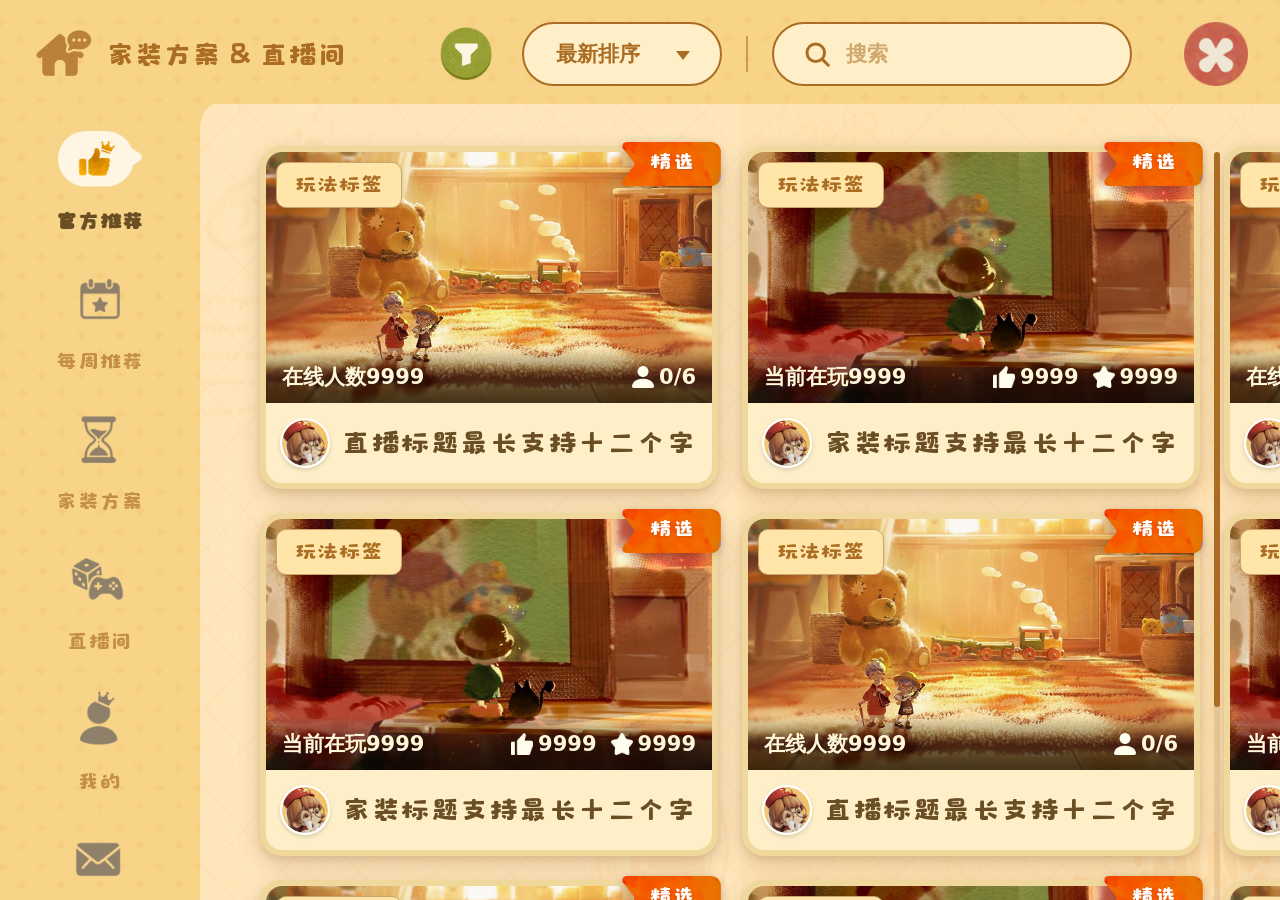
==== index.html @ cb51aa58 "Add files via upload" ====
<!DOCTYPE html>
<html lang="zh-CN">
<head>
  <meta charset="UTF-8">
  <meta name="viewport" content="width=1920, initial-scale=1">
  <title>官方推荐 · 代号Life</title>
  <link rel="stylesheet" href="assets/global.css">
  <link rel="stylesheet" href="assets/components.css?v=47">

</head>
<body>

<div class="app">
  <header class="top-row"></header>
  <aside class="sidebar"></aside>
  <main class="main">
    <div class="paper-board">
      <div class="cards-wrap">
        <section class="cards-area" id="cardsArea">
          <div class="cards-grid" id="grid"></div>
        </section>
        <div class="scrollbar" id="scrollbar">
          <div class="scrollbar-thumb" id="scrollThumb"></div>
        </div>
      </div>
    </div>
  </main>
</div>

<script src="assets/shell.js?v=33"></script>
<script src="assets/detail-popup.js?v=47"></script>
<script>
renderSidebar('recommend');
renderTopRow({ showFilter: true, showSort: true, showSearch: true, sortLabel: '最新排序' });

// 排序下拉项（官方推荐：综合 / 最新 / 最热）
buildSortPanel([
  { label: '综合' },
  { label: '最新' },
  { label: '最热' },
], '最新');

// 卡片
document.getElementById('grid').innerHTML = makeMixedCards(9).map(renderCard).join('');
setupScrollbar();

/* ===== 筛选弹窗（60% 遮罩）===== */
window.openFilter = function() {
  const mask = document.createElement('div');
  mask.className = 'modal-mask';
  mask.innerHTML = `
    <div class="modal-popup" onclick="event.stopPropagation()">
      <div class="modal-close"><img src="assets/img/btn-close.png" alt="关闭"></div>
      <div class="modal-header">
        <img class="ic" src="assets/img/btn-filter-active.png" alt=""> 筛选
      </div>

      <div class="filter-section">
        <div class="filter-options" style="grid-template-columns: 1fr;">
          <div class="filter-option active" data-key="canjoin">
            <span class="radio"></span>
            <span>可加入</span>
          </div>
        </div>
      </div>

      <div class="filter-section">
        <div class="filter-label-row">
          <div class="filter-label">类型（可多选）</div>
          <div class="filter-tip">仅对梦境有效</div>
        </div>
        <div class="filter-options">
          <div class="filter-option"><span class="radio"></span><span>官方精选</span></div>
          <div class="filter-option active"><span class="radio"></span><span>工作室合作</span></div>
          <div class="filter-option"><span class="radio"></span><span>活动样板间</span></div>
        </div>
      </div>

      <div class="filter-section">
        <div class="filter-label-row">
          <div class="filter-label">游玩人数（可多选）</div>
          <div class="filter-tip">仅对RP房有效</div>
        </div>
        <div class="filter-options">
          <div class="filter-option active"><span class="radio"></span><span>单人</span></div>
          <div class="filter-option active"><span class="radio"></span><span>双人</span></div>
          <div class="filter-option"><span class="radio"></span><span>3-6人</span></div>
          <div class="filter-option"><span class="radio"></span><span>6人以上</span></div>
        </div>
      </div>

      <div class="filter-actions">
        <button class="btn-pill btn-reset">重置</button>
        <button class="btn-pill btn-confirm">确认</button>
      </div>
    </div>
  `;
  document.body.appendChild(mask);

  const fb = document.getElementById('filterBtn');
  function close() { mask.remove(); }   // 关闭不改变图标

  mask.onclick = close;
  mask.querySelector('.modal-close').onclick = close;
  mask.querySelectorAll('.filter-option').forEach(opt => {
    opt.onclick = () => {
      opt.classList.toggle('active');
      if (fb) fb.querySelector('img').src = 'assets/img/btn-filter-active.png';
    };
  });
  mask.querySelector('.btn-reset').onclick = () => {
    mask.querySelectorAll('.filter-option').forEach(o => o.classList.remove('active'));
    if (fb) fb.querySelector('img').src = 'assets/img/btn-filter-default.png';
  };
  mask.querySelector('.btn-confirm').onclick = close;
};
</script>
</body>
</html>
---- assets/global.css ----
﻿@import url('./tokens.css');

* { box-sizing: border-box; margin: 0; padding: 0; }

html, body {
  width: 100%; height: 100%;
  font-family: var(--ff-body);
  font-size: var(--fs-body);
  color: var(--c-text-deep);
  overflow: hidden;
  -webkit-font-smoothing: antialiased;
  -moz-osx-font-smoothing: grayscale;
}

button, input, textarea, select { font: inherit; color: inherit; }
button { cursor: pointer; border: 0; background: none; }
input, textarea { outline: none; border: 0; background: none; }
a { color: inherit; text-decoration: none; }
ul, ol, li { list-style: none; }
img { display: block; }

/* ============================================
   APP 1920×1080
   ============================================ */
.app {
  position: fixed; inset: 0;
  background-image: url('./img/bg-warm.jpg');
  background-size: cover;
  background-position: center;
  display: grid;
  grid-template-columns: 200px 1fr;
  grid-template-rows: auto 1fr;
}

/* ===== 顶行 ===== */
.top-row {
  grid-column: 1 / 3;
  grid-row: 1;
  display: flex;
  align-items: center;
  gap: 24px;
  padding: 22px 32px 18px 36px;
}

.system-title {
  display: flex;
  align-items: center;
  gap: 14px;
  font-family: var(--ff-title);
  font-size: var(--fs-h2);
  color: var(--c-text-amber);
  letter-spacing: 1px;
}
/* 纯展示图标，无交互 */
.system-title .home-icon {
  width: 56px; height: 56px;
  display: grid; place-items: center;
  pointer-events: none;
}
.system-title .home-icon img { width: 100%; height: 100%; object-fit: contain; }

.spacer { flex: 1; }

.toolbar-group {
  display: flex;
  align-items: center;
  gap: 24px;
}

.topbar-btn {
  display: inline-flex;
  align-items: center;
  cursor: pointer;
  transition: transform var(--t-fast);
}
.topbar-btn:hover  { transform: translateY(-1px); }
.topbar-btn:active { transform: translateY(0) scale(.97); }

.btn-filter { width: 64px; height: 64px; }
.btn-filter img { width: 100%; height: 100%; }

.sort-dropdown {
  height: 64px;
  min-width: 200px;          /* 固定最小宽度，避免选项不同时宽度跳变 */
  padding: 0 30px 0 32px;
  background: #FFEFC8;
  border: 2px solid var(--c-text-amber);
  border-radius: var(--r-pill);
  display: inline-flex; align-items: center; gap: 16px;
  font-family: var(--ff-body);
  font-weight: 700;
  font-size: var(--fs-body);
  color: var(--c-text-amber);
  position: relative;
  white-space: nowrap;
  justify-content: space-between;
}
.sort-dropdown:hover { background: #FFE6A8; }
.sort-dropdown .caret {
  width: 0; height: 0;
  border-left: 7px solid transparent;
  border-right: 7px solid transparent;
  border-top: 9px solid var(--c-text-amber);
  margin-top: 2px;
  transition: transform var(--t-fast);
}
.sort-dropdown.open .caret { transform: rotate(180deg); }

.combo-divider {
  width: 2px;
  height: 36px;
  background: var(--c-text-amber);
  opacity: .55;
}

.search-box {
  height: 64px;
  width: 360px;
  padding: 0 28px;
  background: #FFEFC8;
  border: 2px solid var(--c-text-amber);
  border-radius: var(--r-pill);
  display: flex; align-items: center; gap: 14px;
  font-family: var(--ff-body);
  font-size: var(--fs-body);
  color: var(--c-text-amber);
}
.search-box:hover { background: #FFE6A8; }
.search-box .icon-search {
  width: 30px; height: 30px;
  flex-shrink: 0;
  color: var(--c-text-amber);
}
.search-box input {
  flex: 1; height: 100%;
  font-size: var(--fs-body);
  font-weight: 700;
  color: var(--c-text-amber);
  font-family: var(--ff-body);
  cursor: pointer;
}
.search-box input::placeholder { color: var(--c-text-amber); opacity: .55; font-weight: 700; }

/* 关闭按钮（统一样式 + hover 旋转）*/
.btn-close {
  width: 64px; height: 64px;
  margin-left: 28px;
  cursor: pointer;
  transition: transform var(--t-normal);
}
.btn-close img { width: 100%; height: 100%; }
.btn-close:hover { transform: rotate(90deg); }
.btn-close:active { transform: rotate(90deg) scale(.94); }

/* ===== 左侧 ICON 导航 ===== */
.sidebar {
  grid-column: 1;
  grid-row: 2;
  display: flex;
  flex-direction: column;
  align-items: center;
  padding: 12px 0;
  position: relative;
  z-index: 10;
  gap: 18px;
}
.sidebar .nav-item {
  width: 140px;
  display: flex;
  flex-direction: column;
  align-items: center;
  gap: 6px;
  cursor: pointer;
  position: relative;
  transition: transform var(--t-fast);
}
.sidebar .nav-item:hover  { transform: translateY(-2px); }
.sidebar .nav-item:active { transform: translateY(0) scale(.96); }

.sidebar .nav-icon-wrap {
  position: relative;
  width: 84px; height: 84px;
}
.sidebar .icon-off,
.sidebar .icon-on {
  position: absolute; inset: 0;
  background-size: contain;
  background-repeat: no-repeat;
  background-position: center;
  transition: opacity var(--t-fast);
}
.sidebar .icon-on  { opacity: 0; }
.sidebar .nav-item.active .icon-off { opacity: 0; }
.sidebar .nav-item.active .icon-on  { opacity: 1; }

.sidebar .nav-label {
  font-family: var(--ff-title);
  font-size: var(--fs-body);
  color: var(--c-text-amber);
  letter-spacing: 1px;
  white-space: nowrap;
  opacity: .65;
  transition: opacity var(--t-fast), color var(--t-fast);
}
.sidebar .nav-item:hover .nav-label { opacity: 1; }
.sidebar .nav-item.active .nav-label {
  opacity: 1;
  color: var(--c-text-deep);
  font-weight: 700;
}

/* ============================================
   主区
   ============================================ */
.main {
  grid-column: 2;
  grid-row: 2;
  display: flex;
  flex-direction: column;
  padding: 0;
  overflow: hidden;
  min-width: 0;
}

.paper-board {
  position: relative;
  flex: 1;
  background-image: url('./img/paper-board.png');
  background-size: 100% 100%;
  background-repeat: no-repeat;
  padding: 24px 0 8px 36px;        /* 上 24 + cards-area 顶 18 = 42 视觉呼吸 */
  display: flex;
  flex-direction: column;
  overflow: visible;
  min-height: 0;
}

/*
   卡片右边缘对齐搜索右边缘的数学：
   屏幕右 → 关闭按钮右 32px → 关闭按钮宽 64 → 关闭左边距搜索 28(margin-left)
   = 搜索右边缘距屏幕右 = 32 + 64 + 28 = 124px
   sidebar 200 + paper-board.padding-left 36 = 内容左 distance from screen left = 236
   主区宽度 = 1920 - 200 = 1720
   paper-board 内容区宽度 = 1720 - 36 (left pad) = 1684
   要让卡片右边缘到屏幕右 = 124px → cards-area 右 padding = 124 - 0 = 124
*/
.cards-wrap {
  position: relative;
  flex: 1;
  min-height: 0;
}
.cards-area {
  position: absolute;
  inset: 0;
  overflow-y: auto;
  overflow-x: hidden;
  padding: 18px 124px 16px 24px;     /* 顶 18 给第一行卡片的 tag 浮出 + 阴影留位 */
  scrollbar-width: none;
  -ms-overflow-style: none;
}
.cards-area::-webkit-scrollbar { display: none; width: 0; height: 0; }

.cards-grid {
  display: grid;
  grid-template-columns: repeat(3, 1fr);
  gap: 24px;
}

/* 自定义滚动条 */
.scrollbar {
  position: absolute;
  top: 24px; bottom: 32px;
  right: 60px;                      /* 调整使其在右内距 124 的中部 */
  width: 6px;
  background: rgba(155, 118, 65, .18);
  border-radius: var(--r-pill);
  pointer-events: none;
  z-index: 5;
}
.scrollbar-thumb {
  position: absolute;
  left: 0; right: 0;
  background: var(--c-text-amber);
  border-radius: var(--r-pill);
  pointer-events: auto;
  cursor: pointer;
  transition: background var(--t-fast);
}
.scrollbar-thumb:hover  { background: var(--c-text-deep); }
.scrollbar-thumb.dragging { background: var(--c-text-deep); }

/* ============================================
   卡片
   ============================================ */
.card {
  position: relative;
  background: #FFEFC8;
  border: 6px solid #F0D89C;
  border-radius: 22px;
  cursor: pointer;
  transition: transform var(--t-normal), box-shadow var(--t-normal);
  overflow: visible;
  box-shadow:
    0 8px 22px rgba(120, 75, 30, .22),
    0 3px 6px rgba(120, 75, 30, .12);
}
.card:hover {
  transform: translateY(-4px);
  box-shadow:
    0 14px 28px rgba(120, 75, 30, .3),
    0 5px 10px rgba(120, 75, 30, .18);
}
.card:active { transform: translateY(-2px) scale(.99); }

.card-cover {
  position: relative;
  width: 100%;
  aspect-ratio: 16 / 9;
  background-size: cover;
  background-position: center;
  border-top-left-radius: 16px;
  border-top-right-radius: 16px;
  overflow: hidden;
}

.card-tag-left {
  position: absolute;
  top: 10px; left: 10px;
  padding: 6px 18px;
  background: #FFE6A8;
  border: 1px solid #C8A66E;
  border-radius: 10px;
  font-family: var(--ff-title);
  font-size: var(--fs-body);     /* 21px */
  color: var(--c-text-amber);
  letter-spacing: 1px;
  z-index: 2;
  box-shadow: 0 2px 4px rgba(0,0,0,.08);
}

.card-tag-featured {
  position: absolute;
  top: -10px; right: -10px;
  width: 104px; height: 44px;
  background-image: url('./img/tag-featured.png');
  background-size: 100% 100%;
  background-repeat: no-repeat;
  z-index: 3;
  display: flex;
  align-items: center;
  justify-content: flex-start;
  padding: 0 0 4px 32px;         /* 文字向右挪：22 → 32（底图位置不动） */
  font-family: var(--ff-title);
  font-size: var(--fs-body);     /* 21px */
  color: #fff;
  letter-spacing: 2px;
  text-shadow: 0 1px 2px rgba(140, 60, 20, .35);
  filter: drop-shadow(0 2px 4px rgba(0,0,0,.18));
}

.card-stats {
  position: absolute;
  left: 0; right: 0; bottom: 0;
  padding: 14px 16px 12px;
  display: flex; align-items: center; gap: 10px;
  font-family: var(--ff-body);
  font-weight: 700;
  font-size: var(--fs-body);     /* 21px */
  color: #FFF7DA;
  background: linear-gradient(180deg, transparent, rgba(0,0,0,.55) 60%, rgba(0,0,0,.7));
  z-index: 1;
}
.card-stats .stat { display: inline-flex; align-items: center; gap: 5px; }
.card-stats .stat img { width: 22px; height: 22px; }
.card-stats .stat-right { margin-left: auto; display: inline-flex; align-items: center; gap: 14px; }

/* 标题栏 - 加高，避免头像顶上下边 */
.card-title-bar {
  position: relative;
  padding: 18px 16px 18px 76px;     /* 上下 18 加高，左 76 给头像 */
  border-bottom-left-radius: 16px;
  border-bottom-right-radius: 16px;
  min-height: 80px;                 /* 最小高度，确保头像有上下呼吸 */
  display: flex;
  align-items: center;
}
.card-title-bar .avatar {
  position: absolute;
  left: 14px; top: 50%;
  transform: translateY(-50%);
  width: 50px; height: 50px;
  border-radius: 50%;
  background-image: url('./img/avatar-demo.png');
  background-size: cover;
  background-position: center;
  border: 2px solid #fff;
  box-shadow: 0 2px 4px rgba(0,0,0,.15);
}
.card-title-bar .title {
  font-family: var(--ff-title);
  font-size: var(--fs-h2);             /* 与系统总标题"梦境 & RP房"一致 */
  color: var(--c-text-deep);
  letter-spacing: 1.5px;
  white-space: nowrap;
  overflow: hidden;
  text-overflow: ellipsis;
  line-height: 1.1;
}

/* RP 我的订阅卡：标题 + 副行 */
.card.with-author .card-title-bar {
  flex-direction: column;
  align-items: flex-start;
  justify-content: center;
  padding: 16px 16px 16px 76px;
}
.card.with-author .card-title-bar .title {
  font-size: var(--fs-h2);             /* 也统一 28 */
  margin-bottom: 4px;
  letter-spacing: 1px;
  width: 100%;
}
.card.with-author .card-title-bar .author-row {
  display: flex; align-items: center;
  font-family: var(--ff-body);
  font-weight: 700;
  font-size: var(--fs-body);    /* 21px */
  color: var(--c-text-amber);
  opacity: .8;
}

/* ============================================
   排序下拉面板
   ============================================ */
.dropdown-mask {
  position: fixed; inset: 0;
  background: rgba(0,0,0,.20);
  z-index: 100;
  animation: fade-in var(--t-fast) both;
}
@keyframes fade-in { from { opacity: 0; } }
@keyframes pop-up  { from { transform: translateY(-6px); opacity: 0; } }

.sort-panel {
  position: absolute;
  width: 200px;
  background: #FFEFC8;
  border: 2px solid #C8A66E;
  border-radius: 18px;
  padding: 8px;
  z-index: 110;
  box-shadow: 0 12px 28px rgba(0,0,0,.25);
  animation: pop-up var(--t-fast) both;
}
.sort-item {
  height: 50px;
  padding: 0 18px;
  display: flex; align-items: center;
  font-family: var(--ff-body);
  font-weight: 700;
  font-size: var(--fs-body);
  color: var(--c-text-amber);
  border-radius: 12px;
  cursor: pointer;
  transition: background var(--t-fast);
  letter-spacing: 1px;
}
.sort-item:hover { background: rgba(170, 109, 35, .1); }
.sort-item.active {
  background: #FFE0A0;
  color: var(--c-text-deep);
}
.sort-item.active::after {
  content: '✓';
  margin-left: auto;
  color: var(--c-text-deep);
  font-weight: 900;
}

/* ============================================
   筛选弹窗
   ============================================ */
.modal-mask {
  position: fixed; inset: 0;
  background: rgba(0,0,0,.60);
  display: grid; place-items: center;
  z-index: 200;
  animation: fade-in var(--t-fast) both;
}
.modal-popup {
  width: 720px;
  background: #FFEFC8;
  border: 4px solid #F0D89C;
  border-radius: 24px;
  padding: 32px 40px 36px;
  position: relative;
  box-shadow: 0 24px 56px rgba(0,0,0,.45);
  animation: modal-in var(--t-normal) both;
}
@keyframes modal-in { from { transform: translateY(20px); opacity: 0; } }

.modal-header {
  display: flex; align-items: center; justify-content: center;
  font-family: var(--ff-title);
  font-size: var(--fs-h3);
  color: var(--c-text-deep);
  letter-spacing: 2px;
  margin-bottom: 24px;
  gap: 10px;
}
.modal-header .ic { width: 28px; height: 28px; opacity: .85; }

/* 关闭图标 - 统一样式（hover 旋转）*/
.modal-close {
  position: absolute;
  top: 18px; right: 18px;
  width: 44px; height: 44px;
  cursor: pointer;
  transition: transform var(--t-normal);
}
.modal-close:hover  { transform: rotate(90deg); }
.modal-close:active { transform: rotate(90deg) scale(.94); }
.modal-close img { width: 100%; height: 100%; }

.filter-section {
  margin-bottom: 18px;
  padding-bottom: 14px;
  border-bottom: 1px dashed rgba(155, 118, 65, .25);
}
.filter-section:last-of-type { border-bottom: 0; padding-bottom: 0; }
.filter-label-row {
  display: flex; align-items: baseline; justify-content: space-between;
  margin-bottom: 12px;
}
.filter-label {
  font-family: var(--ff-body);
  font-weight: 700;
  font-size: var(--fs-h3);     /* 24px */
  color: var(--c-text-deep);
}
.filter-tip {
  font-family: var(--ff-body);
  font-size: var(--fs-body);   /* 21px */
  color: var(--c-text-amber);
  opacity: .8;
}

.filter-options {
  display: grid;
  grid-template-columns: repeat(3, 1fr);
  gap: 12px;
}
.filter-options.cols-2 { grid-template-columns: repeat(2, 1fr); }

/* 筛选选项：去描边，加柔和阴影 */
.filter-option {
  height: 56px;
  padding: 0 22px;
  background: #FFFCEE;
  border: 0;
  border-radius: var(--r-pill);
  display: flex; align-items: center; gap: 12px;
  font-family: var(--ff-body);
  font-weight: 700;
  font-size: var(--fs-body);   /* 21px */
  color: var(--c-text-deep);
  cursor: pointer;
  transition: all var(--t-fast);
  box-shadow:
    0 2px 6px rgba(120, 75, 30, .10),
    0 1px 2px rgba(120, 75, 30, .06);
}
.filter-option:hover {
  background: #FFF6D8;
  box-shadow:
    0 4px 10px rgba(120, 75, 30, .15),
    0 2px 4px rgba(120, 75, 30, .08);
}
.filter-option .radio {
  width: 18px; height: 18px;
  border-radius: 50%;
  border: 2px solid #C8A66E;
  background: transparent;
  flex-shrink: 0;
  transition: all var(--t-fast);
}
.filter-option.active {
  background: #FFF6D8;
}
.filter-option.active .radio {
  background: #A8B544;
  border-color: #A8B544;
  box-shadow: inset 0 0 0 3px #FFFCEE;
}

.filter-actions {
  display: flex;
  gap: 24px;
  margin-top: 28px;
  justify-content: center;
}

/* 重置 / 确认按钮 - 用绿色材质图填充 */
.btn-pill {
  width: 220px;        /* 按 1.8× 放大 (原本约 1/2 弹窗宽 / 2 = 122 → 220) */
  height: 76px;        /* 高 2× (原 56 → 76 已超 1.8x) */
  border-radius: var(--r-pill);
  font-family: var(--ff-title);
  font-size: var(--fs-h3);
  letter-spacing: 6px;
  cursor: pointer;
  transition: transform var(--t-fast), filter var(--t-fast);
  display: inline-flex;
  align-items: center;
  justify-content: center;
  position: relative;
  overflow: hidden;
}
.btn-pill:hover  { transform: translateY(-2px); filter: brightness(1.08); }
.btn-pill:active { transform: translateY(0); }

/* 确认按钮 - 实心填充绿色材质 */
.btn-confirm {
  background-image: url('./img/btn-green-tex.png');
  background-size: cover;
  background-position: center;
  color: #fff;
  text-shadow: 0 2px 4px rgba(60, 80, 20, .55);
  box-shadow:
    inset 0 0 0 3px rgba(255, 255, 255, .3),
    0 4px 12px rgba(110, 130, 50, .35);
}

/* 重置按钮 - 透明底 + 绿色描边 + 绿色文字（与确认差异化）*/
.btn-reset {
  background: transparent;
  color: #8FA03A;
  border: 3px solid #A8B544;
  text-shadow: none;
  box-shadow: 0 2px 6px rgba(120, 130, 50, .15);
}
.btn-reset:hover {
  background: rgba(168, 181, 68, .12);
}

/* ============================================
   顶部 Tab（RP 房用）
   ============================================ */
.center-tabs {
  display: flex;
  gap: 32px;
  justify-content: center;
  align-items: center;
  margin-bottom: 16px;
  flex-shrink: 0;
}
.center-tab {
  font-family: var(--ff-title);
  font-size: var(--fs-h2);            /* 28px - 卡片标题字号 */
  color: var(--c-text-amber);
  opacity: .55;
  cursor: pointer;
  padding: 8px 20px;
  letter-spacing: 1.5px;
  position: relative;
  transition: all var(--t-fast);
}
.center-tab:hover { opacity: .85; }
.center-tab.active {
  opacity: 1;
  color: var(--c-accent-red);
  font-weight: 700;
}
.center-tab.active::after {
  content: '';
  position: absolute;
  left: 50%;
  bottom: -4px;
  transform: translateX(-50%);
  width: 36px;
  height: 4px;
  background: var(--c-accent-red);
  border-radius: var(--r-pill);
}
/* Tab 上的红点（未读小圆点） */
.center-tab .red-dot {
  position: absolute;
  top: 4px; right: 4px;
  width: 8px; height: 8px;
  border-radius: 50%;
  background: var(--c-accent-red);
  box-shadow: 0 0 6px rgba(233, 119, 86, .6);
}

/* ============================================
   悬浮按钮组（每周推荐用）
   1.8× 宽 / 2× 高 / 等大 / 绿色材质填充
   ============================================ */
.fab-group {
  position: fixed;
  right: 100px;        /* 124 → 100：再向右拉 24px */
  bottom: 80px;
  display: flex;
  flex-direction: column;
  gap: 18px;
  z-index: 50;
  align-items: stretch;
}
.fab {
  width: 304px;        /* 左端不动：280 + (124-100) = 304 */
  height: 100px;
  background-image: url('./img/btn-green-tex.png');
  background-size: cover;
  background-position: center;
  border: 3px solid #FFEFC8;
  border-radius: 24px;       /* 大圆角，不再椭圆 */
  font-family: var(--ff-title);
  font-size: var(--fs-h3);
  color: #fff;
  letter-spacing: 4px;
  cursor: pointer;
  display: inline-flex;
  align-items: center;
  justify-content: center;
  gap: 12px;
  box-shadow:
    inset 0 0 0 3px rgba(255, 255, 255, .25),
    0 10px 22px rgba(110, 130, 50, .4);
  transition: transform var(--t-fast), box-shadow var(--t-fast);
  text-shadow: 0 2px 4px rgba(60, 80, 20, .55);
  white-space: nowrap;
}
.fab:hover  { transform: translateY(-3px); box-shadow: inset 0 0 0 3px rgba(255, 255, 255, .25), 0 14px 28px rgba(110, 130, 50, .5); }
.fab:active { transform: translateY(0); }

/* ============================================
   搜索二级页
   ============================================ */
.search-page-top {
  grid-column: 1 / 3;
  grid-row: 1;
  position: relative;
  display: grid;
  grid-template-columns: 1fr auto 1fr;
  align-items: center;
  gap: 24px;
  padding: 22px 120px 18px 36px;   /* 右侧留出关闭按钮 64+28 的位置 */
}
.search-page-top .btn-close {
  position: absolute;
  right: 32px;
  top: 50%;
  transform: translateY(-50%);
  margin-left: 0;
}
.search-page-top .btn-close:hover { transform: translateY(-50%) rotate(90deg); }
.search-page-top .spacer { display: none; }
.search-page-title {
  justify-self: start;
  display: flex;
  align-items: center;
  gap: 12px;
  font-family: var(--ff-title);
  font-size: var(--fs-h2);
  color: var(--c-text-amber);
}
.search-page-title svg { width: 32px; height: 32px; }

.search-page-input {
  justify-self: center;
  width: 1120px;
  max-width: 100%;
  height: 56px;
  background: #FFEFC8;
  border: 2px solid var(--c-text-amber);
  border-radius: 16px;
  padding: 0 20px;
  display: flex;
  align-items: center;
  gap: 12px;
  font-family: var(--ff-body);
  font-size: var(--fs-body);
  font-weight: 700;
  color: var(--c-text-amber);
}
.search-page-input input {
  flex: 1; height: 100%;
  font-size: var(--fs-body);
  font-weight: 700;
  color: var(--c-text-amber);
}
.search-page-input input::placeholder { color: var(--c-text-amber); opacity: .5; }
.search-page-input .clear-btn {
  width: 26px; height: 26px;
  display: grid; place-items: center;
  color: rgba(155, 118, 65, .55);
  cursor: pointer;
  transition: color var(--t-fast), transform var(--t-fast);
  flex-shrink: 0;
  background: transparent;
}
.search-page-input .clear-btn svg { width: 26px; height: 26px; display: block; }
.search-page-input .clear-btn:hover { color: var(--c-text-amber); transform: scale(1.08); }
.search-page-input .submit {
  position: relative;
  height: 28px;            /* 竖线高度 = 28，比输入框 56 矮，不顶上下 */
  padding: 0 4px 0 18px;
  margin-left: 6px;
  display: flex; align-items: center;
  font-weight: 700;
  cursor: pointer;
  line-height: 1;
}
.search-page-input .submit::before {
  content: '';
  position: absolute;
  left: 0; top: 50%;
  width: 2px; height: 22px;
  background: rgba(155, 118, 65, .5);
  transform: translateY(-50%);
  border-radius: 1px;
}

.search-page-main {
  grid-column: 1 / 3;
  grid-row: 2;
  padding: 0 36px 28px 36px;
  display: flex;
  overflow: hidden;
}
.search-page-board {
  position: relative;
  flex: 1;
  background-image: url('./img/paper-board.png');
  background-size: 100% 100%;
  background-repeat: no-repeat;
  padding: 36px 0 36px 36px;
  overflow: visible;
  min-height: 0;
  display: flex;
  flex-direction: column;
}
.search-page-section-title,
.result-count {
  font-family: var(--ff-title);
  font-size: var(--fs-h3);     /* 24px */
  color: var(--c-text-amber);
  letter-spacing: 1px;
  padding: 0 0 4px 4px;        /* 缩小标题与下方标签的间隙 */
  flex-shrink: 0;
}
.history-pills {
  display: flex;
  flex-wrap: wrap;
  gap: 14px;
  padding-left: 4px;
}
.history-pill {
  height: 56px;
  padding: 0 26px;
  background: #FFFCEE;
  border: 1.5px solid #C8A66E;
  border-radius: var(--r-pill);
  font-family: var(--ff-body);
  font-weight: 700;
  font-size: var(--fs-body);    /* 21px */
  color: var(--c-text-deep);
  cursor: pointer;
  transition: all var(--t-fast);
  display: inline-flex;
  align-items: center;
}
.history-pill:hover { background: #FFF6D8; transform: translateY(-2px); }


/* center-tabs sticky 状态（滚动时悬浮于顶部，无底色）*/
.center-tabs.sticky {
  position: sticky;
  top: 0;
  z-index: 6;
  background: rgba(255, 247, 218, .92);
  backdrop-filter: blur(6px);
  -webkit-backdrop-filter: blur(6px);
  margin: 0 -24px 16px;
  padding: 12px 0;
}
---- assets/components.css ----
﻿/* ============================================
   组件库 V2 - 弹窗 / 表单 / 我的页面 / 创建表单
   ============================================ */

/* ============================================
   通用深褐色提示弹窗（confirm）
   ============================================ */
.confirm-popup {
  width: 720px;                       /* 宽度不变 */
  min-height: 460px;                  /* 保持高度 ×1.5 的视觉 */
  background: #5C4830;
  border-radius: 27px;
  padding: 40px 54px 48px;            /* 顶部 padding 收紧，标题靠上 */
  box-shadow: 0 36px 84px rgba(0,0,0,.45);
  position: relative;
  animation: modal-in var(--t-normal) both;
  text-align: center;
  display: flex;
  flex-direction: column;
}
.confirm-title {
  font-family: var(--ff-title);
  font-size: var(--fs-h2);
  color: #FFEFC8;
  letter-spacing: 3px;
  margin: 0 0 22px;
  padding-bottom: 22px;
  border-bottom: 1px solid rgba(255, 239, 200, .15);
  flex-shrink: 0;                     /* 标题贴顶 */
}
.confirm-desc {
  flex: 1;                            /* 占满中段，内容垂直居中 */
  display: flex;
  align-items: center;
  justify-content: center;
  font-family: var(--ff-body);
  font-weight: 400;
  font-size: var(--fs-h3);
  color: rgba(255, 239, 200, .85);
  line-height: 1.7;
  margin: 0;
  padding: 12px 0 32px;
}
.confirm-actions {
  display: flex;
  gap: 32px;
  justify-content: stretch;
  width: 100%;
}

/* mini 按钮 — 弹窗内通用按钮（参考切图：宽扁、无描边、无阴影） */
.btn-mini {
  flex: 1;                     /* 在 .confirm-actions 中等分铺满 */
  height: 88px;                /* 比例约 3.5:1 */
  min-width: 0;
  border-radius: 0;            /* PNG 切图自带形状，CSS 不再加圆角 */
  font-family: var(--ff-title);
  font-size: var(--fs-h2);
  letter-spacing: 8px;
  cursor: pointer;
  display: inline-flex;
  align-items: center;
  justify-content: center;
  transition: transform var(--t-fast), filter var(--t-fast);
  position: relative;
  overflow: hidden;
  border: none;
  box-shadow: none;            /* 去外阴影 */
}
.btn-mini:hover  { transform: translateY(-2px); filter: brightness(1.08); }
.btn-mini:active { transform: translateY(0); }

/* 黄绿切图按钮（btn_tongyong_2.png → btn-green-tex.png） */
.btn-mini.btn-green {
  background-color: transparent;          /* 切图自带形状，去掉底色填充 */
  background-image: url('./img/btn-green-tex.png');
  background-size: 100% 100%;
  background-position: center;
  background-repeat: no-repeat;
  color: #fff;
  text-shadow: 0 2px 4px rgba(60, 80, 20, .45);
}
/* 红橙切图按钮（btn_tongyong_1.png → btn-red-tex.png） */
.btn-mini.btn-red {
  background-color: transparent;          /* 切图自带形状，去掉底色填充 */
  background-image: url('./img/btn-red-tex.png');
  background-size: 100% 100%;
  background-position: center;
  background-repeat: no-repeat;
  color: #fff;
  text-shadow: 0 2px 4px rgba(140, 60, 20, .4);
}
.btn-mini.btn-yellow {
  background-image: url('./img/btn-yellow-tex.png');
  background-size: cover; background-position: center;
  color: #fff;
  text-shadow: 0 2px 4px rgba(180, 100, 0, .45);
}

/* ============================================
   米色大弹窗
   ============================================ */
.big-popup {
  width: 880px;
  background: #FFEFC8;
  border: 4px solid #F0D89C;
  border-radius: 28px;
  position: relative;
  box-shadow: 0 24px 56px rgba(0,0,0,.4);
  animation: modal-in var(--t-normal) both;
  background-image:
    repeating-linear-gradient(45deg, rgba(155,118,65,.04) 0 8px, transparent 8px 14px);
  overflow: hidden;
}
.big-popup-inner {
  padding: 28px 36px 0;
}
.big-popup-title {
  display: flex; align-items: center; gap: 12px;
  padding-bottom: 16px;
  font-family: var(--ff-title);
  font-size: var(--fs-h3);
  color: var(--c-text-amber);
  letter-spacing: 2px;
  margin-bottom: 8px;
}
.big-popup-title .ic {
  width: 32px; height: 32px;
}
.big-popup-bottombar {
  background: linear-gradient(180deg, #FFE9A8 0%, #FFD278 100%);
  padding: 18px 36px;
  display: flex;
  align-items: center;
  justify-content: center;
  gap: 24px;
  margin-top: 16px;
  position: relative;
}
.big-popup-bottombar .btn-mini { width: 200px; height: 56px; font-size: var(--fs-body); }
.big-popup-bottombar .meta {
  position: absolute;
  right: 36px;
  display: inline-flex; align-items: center; gap: 8px;
  font-family: var(--ff-body);
  font-weight: 700;
  font-size: var(--fs-body);
  color: var(--c-text-amber);
  cursor: pointer;
}
.big-popup-bottombar .meta .check {
  width: 14px; height: 14px;
  border-radius: 50%;
  background: #A8B544;
}

/* 表单字段 */
.form-row {
  display: grid;
  grid-template-columns: 80px 1fr;
  align-items: start;
  gap: 16px;
  margin-bottom: 14px;
}
.form-label {
  font-family: var(--ff-body);
  font-weight: 700;
  font-size: var(--fs-body);
  color: var(--c-text-deep);
  padding-top: 12px;
}
.form-input {
  width: 100%;
  height: 44px;
  background: #FFFCEE;
  border-radius: 12px;
  padding: 0 16px;
  font-family: var(--ff-body);
  font-weight: 700;
  font-size: var(--fs-body);
  color: var(--c-text-deep);
  box-shadow: inset 0 1px 3px rgba(120, 75, 30, .08);
}
.form-input::placeholder { color: rgba(155, 118, 65, .5); }
.form-textarea-wrap {
  position: relative;
}
.form-textarea {
  width: 100%;
  min-height: 96px;
  background: #FFFCEE;
  border-radius: 12px;
  padding: 12px 16px 22px;
  font-family: var(--ff-body);
  font-weight: 700;
  font-size: var(--fs-body);
  color: var(--c-text-deep);
  box-shadow: inset 0 1px 3px rgba(120, 75, 30, .08);
  resize: none;
}
.form-textarea::placeholder { color: rgba(155, 118, 65, .5); }
.form-textarea-wrap .count {
  position: absolute;
  right: 12px; bottom: 8px;
  font-size: var(--fs-body);
  color: rgba(155, 118, 65, .55);
}
.form-select {
  width: 100%;
  height: 44px;
  background: #FFFCEE;
  border-radius: 12px;
  padding: 0 16px;
  font-family: var(--ff-body);
  font-weight: 700;
  font-size: var(--fs-body);
  color: var(--c-text-deep);
  cursor: pointer;
  display: flex;
  align-items: center;
  justify-content: space-between;
  box-shadow: inset 0 1px 3px rgba(120, 75, 30, .08);
}
.form-select.placeholder { color: rgba(155, 118, 65, .55); }
.form-select .caret {
  width: 0; height: 0;
  border-left: 5px solid transparent;
  border-right: 5px solid transparent;
  border-top: 6px solid var(--c-text-amber);
}

.form-pills {
  display: flex; gap: 8px; flex-wrap: wrap;
  align-items: center;
  height: 44px;
}
.form-pill {
  height: 36px;
  padding: 0 20px;
  background: #FFE6A8;
  border-radius: var(--r-pill);
  display: inline-flex; align-items: center;
  font-family: var(--ff-body);
  font-weight: 700;
  font-size: var(--fs-body);
  color: var(--c-text-deep);
  cursor: pointer;
  transition: all var(--t-fast);
}
.form-pill.active {
  background: #FFC95A;
  color: #fff;
  text-shadow: 0 1px 2px rgba(140, 90, 0, .3);
}

.form-perms {
  display: flex; gap: 18px; align-items: center; height: 44px;
}
.perm-item {
  display: inline-flex; align-items: center; gap: 6px;
  font-family: var(--ff-body);
  font-weight: 700;
  font-size: var(--fs-body);
  color: var(--c-text-deep);
  cursor: pointer;
}
.perm-item .check {
  width: 18px; height: 18px;
  border-radius: 50%;
  border: 2px solid #C8A66E;
  background: transparent;
  display: grid; place-items: center;
  font-size: var(--fs-body);
  color: #fff;
}
.perm-item.active .check {
  background: #A8B544;
  border-color: #A8B544;
  font-weight: 900;
}
.perm-item.active .check::before { content: '✓'; }

/* 上传封面 */
.upload-cover {
  width: 280px;
  height: 200px;
  background: #FFFCEE;
  border-radius: 14px;
  position: relative;
  cursor: pointer;
  overflow: hidden;
  box-shadow: inset 0 1px 3px rgba(120, 75, 30, .12);
  display: grid; place-items: center;
}
.upload-cover-icon {
  font-family: var(--ff-title);
  font-size: var(--fs-body);
  color: var(--c-text-amber);
  text-align: center;
}
.upload-cover-icon .plus {
  font-size: var(--fs-display);
  font-weight: 100;
  margin-bottom: 6px;
  opacity: .8;
}
.upload-cover-area {
  display: flex;
  flex-direction: column;
  align-items: center;
  gap: 12px;
}
.use-template-btn {
  height: 36px;
  padding: 0 18px;
  background: #FFE6A8;
  border: 1px solid #C8A66E;
  border-radius: var(--r-pill);
  font-family: var(--ff-body);
  font-weight: 700;
  font-size: var(--fs-body);
  color: var(--c-text-amber);
  cursor: pointer;
  transition: all var(--t-fast);
}
.use-template-btn:hover { background: #FFD879; }

.create-grid {
  display: grid;
  grid-template-columns: 320px 1fr;
  gap: 28px;
}
.create-form {
  position: relative;
}
.create-form-scroll {
  max-height: 380px;
  overflow-y: auto;
  padding-right: 12px;
  scrollbar-width: thin;
  scrollbar-color: var(--c-text-amber) rgba(155,118,65,.12);
}
.create-form-scroll::-webkit-scrollbar { width: 6px; }
.create-form-scroll::-webkit-scrollbar-track { background: rgba(155,118,65,.12); border-radius: 999px; }
.create-form-scroll::-webkit-scrollbar-thumb { background: var(--c-text-amber); border-radius: 999px; }
.create-form-scroll::-webkit-scrollbar-button { display: none !important; width: 0 !important; height: 0 !important; }

/* ============================================
   "我的"页面
   ============================================ */
.profile-card {
  position: relative;
  background: #FFF6DA;
  border: none;
  border-radius: 20px;
  padding: 28px 40px 28px 32px;
  display: flex;
  align-items: center;
  gap: 32px;
  margin-bottom: 24px;
  box-shadow: 0 4px 14px rgba(120, 90, 50, .12);
  overflow: hidden;
  flex-shrink: 0;
}
.profile-avatar {
  width: 104px; height: 104px;
  border-radius: 50%;
  background-image: url('./img/avatar-demo.png');
  background-size: cover;
  background-position: center;
  border: 4px solid #fff;
  box-shadow: 0 4px 12px rgba(80, 60, 40, .18);
  flex-shrink: 0;
  z-index: 2;
}
.profile-info { flex: 1; min-width: 0; z-index: 2; }
.profile-head {
  display: flex;
  align-items: center;
  flex-wrap: wrap;
  gap: 14px 18px;
  margin-bottom: 26px;
}
.profile-name {
  font-family: var(--ff-title);
  font-size: var(--fs-h1);
  color: var(--c-text-deep);
  letter-spacing: 1px;
  margin: 0;
  line-height: 1.15;
}
.profile-tag {
  display: inline-flex;
  align-items: center;
  height: 38px;
  padding: 0 22px;
  background: #FFFCEE;
  border: 3px solid #B9C526;
  border-radius: var(--r-pill);
  font-family: var(--ff-title);
  font-size: var(--fs-body);
  letter-spacing: 1px;
  color: #B9C526;
  text-decoration: none;
  transition: background var(--t-fast), transform var(--t-fast);
}
.profile-tag:hover {
  background: #FFF6D8;
  transform: translateY(-1px);
}
.profile-stats {
  display: flex;
  gap: 28px;
  align-items: center;
}
.profile-stats .item {
  cursor: pointer;
  text-align: center;
  transition: transform var(--t-fast);
}
.profile-stats .item:hover { transform: translateY(-2px); }
.profile-stats .num {
  font-family: var(--ff-title);
  font-size: var(--fs-h3);
  color: var(--c-text-deep);
  letter-spacing: 1px;
  line-height: 1.1;
}
.profile-stats .label {
  font-family: var(--ff-body);
  font-weight: 700;
  font-size: var(--fs-body);
  color: var(--c-text-deep);
  opacity: .72;
  margin-top: 4px;
}
.profile-stats .sep {
  width: 2px;
  height: 36px;
  background: rgba(155, 118, 65, .22);
  flex-shrink: 0;
}
.profile-actions {
  display: flex; gap: 24px;
  align-items: center;
  flex-shrink: 0;
  z-index: 2;
}
.btn-create-dream {
  height: 92px;                    /* 缩小高度 */
  padding: 0 78px;                 /* 增大宽度 */
  background: #7E90C1;
  border-radius: 28px;
  font-family: var(--ff-title);
  font-size: var(--fs-h2);
  color: #fff;
  letter-spacing: 3px;
  cursor: pointer;
  display: inline-flex;
  align-items: center;
  gap: 14px;
  text-shadow: 0 2px 4px rgba(50, 70, 110, .35);
  box-shadow: 0 6px 14px rgba(80, 100, 150, .18);   /* 轻微模糊阴影 */
  transition: transform var(--t-fast), filter var(--t-fast), box-shadow var(--t-fast);
}
.btn-create-dream img { width: 38px; height: 38px; }
.btn-create-dream:hover {
  transform: translateY(-3px);
  filter: brightness(1.06);
  box-shadow: 0 10px 20px rgba(80, 100, 150, .24);
}
.btn-go-live {
  height: 92px;
  padding: 0 78px;
  background-image: url('./img/btn-yellow-tex.png');
  background-size: cover;
  background-position: center;
  border-radius: 28px;
  font-family: var(--ff-title);
  font-size: var(--fs-h2);
  color: #fff;
  letter-spacing: 3px;
  cursor: pointer;
  display: inline-flex;
  align-items: center;
  gap: 14px;
  text-shadow: 0 2px 4px rgba(160, 90, 0, .5);
  box-shadow: 0 6px 14px rgba(190, 130, 30, .2);    /* 轻微模糊阴影 */
  transition: transform var(--t-fast), filter var(--t-fast), box-shadow var(--t-fast);
}
.btn-go-live img { width: 38px; height: 38px; }
.btn-go-live:hover {
  transform: translateY(-3px);
  filter: brightness(1.06);
  box-shadow: 0 10px 20px rgba(190, 130, 30, .26);
}

/* 浏览记录入口（顶栏右侧）—— 尺寸/字号与 .sort-dropdown 对齐 */
.history-entry {
  height: 64px;
  padding: 0 30px 0 32px;
  background: #FFEFC8;
  border: 2px solid var(--c-text-amber);
  border-radius: var(--r-pill);
  display: inline-flex;
  align-items: center;
  gap: 16px;
  font-family: var(--ff-body);
  font-weight: 700;
  font-size: var(--fs-body);
  color: var(--c-text-amber);
  cursor: pointer;
  white-space: nowrap;
  transition: all var(--t-fast);
}
.history-entry:hover { background: #FFE6A8; transform: translateY(-2px); }
.history-entry .ic {
  width: 28px; height: 28px;
  background-image: url('./img/icon-history-amber.png');
  background-size: contain;
  background-repeat: no-repeat;
}

/* "我的"：整页滚动 + Tab 吸顶；顶缘 clip-path；滚动区为阴影留边 */
.paper-board--mine {
  overflow: hidden;
}
.paper-board--mine .mine-scroll {
  padding-top: 8px;
  padding-bottom: 48px;
  overflow-x: clip;
  overflow-clip-margin: 0 40px 56px 40px;
}
.paper-board--mine .mine-tabs-sticky {
  position: sticky;
  top: 0;
  z-index: 10;
  margin: 0 -124px 16px -24px;
  padding: 10px 124px 14px 24px;
  background: transparent;
}
.paper-board--mine .mine-tab-pane {
  position: relative;
  z-index: 1;
  transform: translateZ(0);
  will-change: clip-path;
}
.paper-board--mine .mine-tab-body {
  position: relative;
  min-height: 0;
  padding: 20px 8px 16px;
}

/* "我的" Tabs：用全局 .center-tabs / .center-tab 样式（与 RP 房统一） */

/* 草稿删除按钮 */
.card-cover .card-trash {
  position: absolute;
  top: 10px; right: 10px;
  width: 44px; height: 44px;
  background: none;
  border: none;
  padding: 0;
  display: grid; place-items: center;
  cursor: pointer;
  transition: all var(--t-fast);
  z-index: 4;
}
.card-cover .card-trash img {
  width: 44px; height: 44px;
  object-fit: contain;
  display: block;
}
.card-cover .card-trash:hover { transform: scale(1.1); }

/* 可见性标签 */
.visibility-pill {
  position: absolute;
  left: 10px; bottom: 56px;
  height: 26px;
  padding: 0 12px;
  border-radius: var(--r-pill);
  display: inline-flex; align-items: center; gap: 6px;
  font-family: var(--ff-body);
  font-weight: 700;
  font-size: var(--fs-body);
  color: #fff;
  z-index: 2;
  text-shadow: 0 1px 2px rgba(0,0,0,.35);
}
.visibility-pill::before {
  content: '●';
  font-size: var(--fs-body);
  opacity: .9;
}
.visibility-pill.public  { background: #A8B544; }
.visibility-pill.friend  { background: #8E6FC8; }
.visibility-pill.self    { background: #E97756; }

/* card-stats 内部的隐私标签（非 absolute 定位） */
.card-stats .visibility-pill {
  position: static;
  margin-right: 10px;
  flex-shrink: 0;
}

/* 草稿卡片：标题改成"草稿"+ 无封面信息条 */
.card-draft .card-cover {
  background-color: #2A1F18;
}
.card-draft .card-stats { background: linear-gradient(180deg, transparent, rgba(0,0,0,.3)); }
/* 草稿卡片：标题栏沿用普通卡米黄；只把左上角"草稿"标签改纯白做区分 */
.card-draft .card-tag-left {
  background: #FFFFFF;                    /* 纯白 */
  border-color: #D8D8D8;
  color: var(--c-text-deep);
}

/* ============================================
   我的 · 直播间 / 预约
   ============================================ */
.mine-section {
  margin-bottom: 32px;
}
.mine-section:last-child {
  margin-bottom: 8px;
}
.mine-section__title {
  display: flex;
  align-items: center;
  gap: 10px;
  margin-bottom: 20px;
  padding-left: 2px;
  font-family: var(--ff-title);
  font-size: var(--fs-h2);
  color: var(--c-text-amber);
  letter-spacing: 1px;
  flex-shrink: 0;
}
.mine-section__title .count {
  font-family: var(--ff-body);
  font-weight: 700;
  font-size: var(--fs-h3);
  opacity: .85;
}
.mine-section__mark {
  width: 12px;
  height: 12px;
  flex-shrink: 0;
}
.mine-section__mark--dot {
  border-radius: 50%;
  background: var(--c-accent-red);
  box-shadow: 0 0 8px rgba(233, 119, 86, .45);
}
.mine-section__mark--bell {
  width: 26px;
  height: 26px;
  border-radius: 0;
  background: url('./img/icon-bell-vector.png') center / contain no-repeat;
}

/* 通用分区标题（社交页等） */
.section-title {
  display: flex;
  align-items: baseline;
  gap: 14px;
  margin-bottom: 14px;
  padding-left: 4px;
  flex-shrink: 0;
}
.section-title .name {
  font-family: var(--ff-title);
  font-size: var(--fs-h2);
  color: var(--c-text-amber);
  letter-spacing: 1px;
}
.section-title .count {
  font-family: var(--ff-body);
  font-weight: 700;
  font-size: var(--fs-h3);
  color: var(--c-text-amber);
  opacity: .7;
}

/* 下次开播预告条 */
.next-live-bar {
  display: flex;
  align-items: center;
  gap: 24px;
  padding: 22px 28px;
  margin-bottom: 28px;
  border-radius: 20px;
  background-color: #FFF6D8;
  background-image:
    repeating-linear-gradient(
      125deg,
      rgba(200, 166, 110, .07) 0,
      rgba(200, 166, 110, .07) 10px,
      transparent 10px,
      transparent 20px
    );
  box-shadow: 0 4px 16px rgba(120, 75, 30, .1);
  flex-shrink: 0;
}
.next-live-bar__icon {
  width: 76px;
  height: 76px;
  flex-shrink: 0;
  border-radius: 18px;
  background: #FFD278 url('./img/icon-park-solid_play.png') center / 52% no-repeat;
  box-shadow: inset 0 0 0 2px rgba(255, 255, 255, .35);
}
.next-live-bar__main {
  flex: 1;
  min-width: 0;
}
.next-live-bar__row {
  display: flex;
  align-items: center;
  flex-wrap: wrap;
  gap: 12px 18px;
  margin-bottom: 10px;
}
.next-live-bar__label,
.next-live-bar__time {
  font-family: var(--ff-title);
  font-size: var(--fs-h2);
  color: var(--c-text-deep);
  letter-spacing: 1px;
}
.live-countdown {
  height: 36px;
  padding: 0 16px;
  /* 三段式渐变（深→亮→深），加宽背景 + 横向位移动画 */
  background: linear-gradient(
    90deg,
    #A8B544 0%,
    #C8D86A 50%,
    #A8B544 100%
  );
  background-size: 240% 100%;
  background-position: 0% 50%;
  border-radius: var(--r-pill);
  display: inline-flex;
  align-items: center;
  font-family: var(--ff-body);
  font-weight: 700;
  font-size: var(--fs-h3);
  color: #fff;
  text-shadow: 0 1px 2px rgba(60, 80, 20, .35);
  /* 单向循环：滑到右(40%≈1.6s) → 停 2s(40→90%) → 瞬移回左(100%) */
  animation: live-countdown-shine 4s linear infinite;
}
@keyframes live-countdown-shine {
  0%   { background-position:   0% 50%; }
  40%  { background-position: 100% 50%; }
  90%  { background-position: 100% 50%; }   /* 停在右端 2s */
  100% { background-position: 100% 50%; }   /* 到 100% 自动回到 0%，下一轮同方向再滑 */
}
.next-live-bar__sub {
  font-family: var(--ff-body);
  font-weight: 700;
  font-size: var(--fs-h3);
  color: var(--c-text-amber);
  letter-spacing: .5px;
}
.next-live-bar__actions {
  display: flex;
  flex-shrink: 0;
  gap: 20px;
}
.btn-mine-muted {
  height: 56px;
  padding: 0 32px;
  background: #FFFCEE;
  border: 2px solid #C8A66E;
  border-radius: var(--r-pill);
  font-family: var(--ff-body);
  font-weight: 700;
  font-size: var(--fs-h2);
  color: var(--c-text-deep);
  cursor: pointer;
  transition: background var(--t-fast), transform var(--t-fast);
}
.btn-mine-muted:hover {
  background: #FFF6D8;
  transform: translateY(-2px);
}
.btn-mine-preview-cancel {
  height: 56px;
  padding: 0 32px;
  background: #FFFCF8;
  border: 2px solid var(--c-accent-red);
  border-radius: var(--r-pill);
  font-family: var(--ff-body);
  font-weight: 700;
  font-size: var(--fs-h2);
  color: var(--c-accent-red);
  cursor: pointer;
  transition: background var(--t-fast), transform var(--t-fast);
}
.btn-mine-preview-cancel:hover {
  background: rgba(233, 119, 86, .08);
  transform: translateY(-2px);
}

.btn-outline-amber {
  height: 48px;
  padding: 0 22px;
  background: #FFFCEE;
  border: 2px solid #C8A66E;
  border-radius: var(--r-pill);
  font-family: var(--ff-body);
  font-weight: 700;
  font-size: var(--fs-h3);
  color: var(--c-text-deep);
  cursor: pointer;
  transition: all var(--t-fast);
}
.btn-outline-amber:hover { background: #FFF6D8; }
.btn-outline-red {
  height: 48px;
  padding: 0 22px;
  background: #FFFCF8;
  border: 2px solid var(--c-accent-red);
  border-radius: var(--r-pill);
  font-family: var(--ff-body);
  font-weight: 700;
  font-size: var(--fs-h3);
  color: var(--c-accent-red);
  cursor: pointer;
  transition: all var(--t-fast);
}
.btn-outline-red:hover { background: rgba(233, 119, 86, .08); }

.card-cover .time-on-cover {
  position: absolute;
  top: 50%;
  left: 50%;
  transform: translate(-50%, -50%);
  width: calc(100% - 32px);
  font-family: var(--ff-body);
  font-weight: 700;
  font-size: var(--fs-h3);
  color: #fff;
  text-shadow: 0 2px 8px rgba(0, 0, 0, .65);
  letter-spacing: .5px;
  line-height: 1.35;
  white-space: normal;
  text-align: center;
  z-index: 1;
}

/* 预约 · 正在直播 */
.live-now-grid {
  display: grid;
  grid-template-columns: repeat(2, 1fr);
  gap: 20px;
  margin-bottom: 8px;
}
.live-now-card {
  background: #FFEFC8;
  border-radius: 20px;
  padding: 18px;
  display: flex;
  gap: 20px;
  align-items: stretch;
  box-shadow: 0 4px 14px rgba(120, 75, 30, .12);
  min-height: 168px;
}
.live-now-card__cover {
  width: 320px;                /* 固定宽度，配合 16/9 得到 180px 高 */
  aspect-ratio: 16 / 9;
  border-radius: 14px;
  background-size: cover;
  background-position: center;
  position: relative;
  flex-shrink: 0;
  overflow: hidden;
}
.live-now-card .live-pill {
  position: absolute;
  top: 10px;
  left: 10px;
  height: 30px;
  padding: 0 14px;
  background: var(--c-accent-red);
  border-radius: var(--r-pill);
  display: inline-flex;
  align-items: center;
  font-family: var(--ff-body);
  font-weight: 700;
  font-size: var(--fs-h3);
  color: #fff;
  letter-spacing: 1px;
}
.live-now-card .live-pill::before {
  content: '●';
  margin-right: 6px;
  animation: mine-live-blink 1.4s infinite;
}
@keyframes mine-live-blink { 50% { opacity: .35; } }
.live-now-card .watching {
  position: absolute;
  bottom: 10px;
  left: 10px;
  font-family: var(--ff-body);
  font-weight: 700;
  font-size: var(--fs-h3);
  color: #fff;
  text-shadow: 0 2px 6px rgba(0, 0, 0, .55);
}
.live-now-card__body {
  flex: 1;
  min-width: 0;
  display: flex;
  flex-direction: column;
  justify-content: space-between;
  padding: 4px 0;
}
.live-now-card__author {
  display: flex;
  align-items: center;
  gap: 12px;
}
.live-now-card__author .av {
  width: 40px;
  height: 40px;
  border-radius: 50%;
  background-image: url('./img/avatar-demo.png');
  background-size: cover;
  border: 2px solid #fff;
  flex-shrink: 0;
}
.live-now-card__author .name {
  font-family: var(--ff-body);
  font-weight: 700;
  font-size: var(--fs-h3);
  color: var(--c-text-amber);
}
.live-now-card__title {
  font-family: var(--ff-title);
  font-size: var(--fs-h2);
  color: var(--c-text-deep);
  letter-spacing: 1px;
  line-height: 1.3;
  margin: 12px 0 16px;
}
.card--mine-live {
  overflow: visible;
}
.card--mine-live .card-cover {
  overflow: hidden;
}
.card--mine-live .card-tag-featured {
  z-index: 5;
}

.live-now-card .btn-go {
  align-self: flex-end;
  height: 62px;                       /* 78 × 0.8 */
  padding: 0 48px;                    /* 60 × 0.8 */
  background-image: url('./img/btn-yellow-tex.png');
  background-size: cover;
  background-position: center;
  border-radius: var(--r-pill);
  font-family: var(--ff-title);
  font-size: var(--fs-h2);            /* fs-display(36) × 0.8 ≈ 29 → 取 fs-h2(28) */
  color: #fff;
  letter-spacing: 3px;
  text-shadow: 0 2px 4px rgba(180, 100, 0, .55);
  cursor: pointer;
  box-shadow:
    inset 0 0 0 2px rgba(255, 255, 255, .28),
    0 4px 12px rgba(210, 130, 40, .32);
  transition: transform var(--t-fast), filter var(--t-fast);
}
.live-now-card .btn-go:hover {
  transform: translateY(-2px);
  filter: brightness(1.06);
}

/* 预约 · 尚未开播 */
.appointment-list {
  display: grid;
  grid-template-columns: repeat(2, 1fr);
  gap: 18px;
}
.appointment-row {
  background: #FFEFC8;
  border-radius: 18px;
  padding: 20px 22px;
  display: flex;
  align-items: center;
  gap: 16px;
  min-height: 108px;
  box-shadow: 0 4px 12px rgba(120, 75, 30, .1);
  transition: transform var(--t-fast), box-shadow var(--t-fast);
}
.appointment-row:hover {
  transform: translateY(-2px);
  box-shadow: 0 8px 18px rgba(120, 75, 30, .14);
}
.appointment-row .av {
  width: 52px;
  height: 52px;
  border-radius: 50%;
  background-image: url('./img/avatar-demo.png');
  background-size: cover;
  flex-shrink: 0;
  border: 3px solid #fff;
  box-shadow: 0 2px 6px rgba(0, 0, 0, .12);
}
.appointment-row__info {
  flex: 1;
  min-width: 0;
}
.appointment-row__meta {
  display: flex;
  align-items: center;
  flex-wrap: wrap;
  gap: 10px 16px;
  margin-bottom: 10px;
}
.appointment-row__meta .author {
  font-family: var(--ff-body);
  font-weight: 700;
  font-size: var(--fs-h3);
  color: var(--c-text-amber);
}
.appointment-row__meta .when {
  font-family: var(--ff-body);
  font-weight: 700;
  font-size: var(--fs-h3);
}
.appointment-row__meta .when--tonight {
  color: #E05A3A;
}
.appointment-row__meta .when--date {
  color: #8FA03A;
}
.appointment-row__title {
  font-family: var(--ff-title);
  font-size: var(--fs-h2);
  color: var(--c-text-deep);
  letter-spacing: 1px;
  line-height: 1.25;
  white-space: nowrap;
  overflow: hidden;
  text-overflow: ellipsis;
}
.btn-appt-cancel {
  flex-shrink: 0;
  min-width: 108px;
  height: 50px;
  padding: 0 28px;
  background: #FFFCF8;
  border: 2px solid var(--c-accent-red);
  border-radius: var(--r-pill);
  font-family: var(--ff-title);
  font-size: var(--fs-h2);
  color: var(--c-accent-red);
  letter-spacing: 3px;
  cursor: pointer;
  transition: background var(--t-fast), transform var(--t-fast);
}
.btn-appt-cancel:hover {
  background: rgba(233, 119, 86, .1);
  transform: translateY(-2px);
}

/* mask 透明度变体 */
.modal-mask.mask-20 { background: rgba(0,0,0,.20); }
.modal-mask.mask-60 { background: rgba(0,0,0,.60); }

/* 大弹窗 / 小 confirm 都需要 modal-mask 居中 flex */
.modal-mask { display: flex; align-items: center; justify-content: center; }

/* big-popup modal-close 与 confirm-popup modal-close 共用 */
.confirm-popup .modal-close, .big-popup .modal-close {
  position: absolute;
  top: 14px; right: 14px;
  width: 36px; height: 36px;
  border-radius: 50%;
  background: rgba(255,255,255,.1);
  border: 0;
  cursor: pointer;
  display: grid; place-items: center;
  transition: transform var(--t-fast);
}
.confirm-popup .modal-close:hover, .big-popup .modal-close:hover {
  background: rgba(255,255,255,.2);
  transform: rotate(90deg);
}
.confirm-popup .modal-close img, .big-popup .modal-close img { width: 18px; height: 18px; }
.big-popup .modal-close img { filter: brightness(.6); }


/* ============================================
   家装方案详情大弹窗 detail-popup（重做版）
   ============================================ */
/* 弹窗：1512×850（宽 1080×1.4，16:9 比例） */
.modal-mask.detail-mask {
  overflow: auto;
}
.detail-popup {
  width: 1512px;
  height: 850px;
  flex-shrink: 0;
  background-color: #FFF8E8;
  background-image: url('./img/detail-bg-pattern.jpg');
  background-size: 380px 380px;
  background-repeat: repeat;
  border-radius: 28px;
  padding: 34px 40px 28px;
  box-shadow: 0 40px 96px rgba(0,0,0,.48);
  position: relative;
  animation: modal-in var(--t-normal) both;
  display: flex;
  flex-direction: column;
  overflow: visible;
}

/* 右上三按钮（黄刷新 / 黄三点 / 红关闭，全部用切图） */
.detail-corner-btns {
  position: absolute;
  top: 24px; right: 30px;
  display: flex;
  gap: 16px;
  z-index: 3;
}
.dc-btn {
  width: 64px; height: 64px;
  border-radius: 50%;
  border: none;
  cursor: pointer;
  display: grid; place-items: center;
  transition: transform var(--t-fast), filter var(--t-fast);
  padding: 0;
  background: transparent;
  position: relative;
}
.dc-btn:hover { transform: scale(1.08); }
.dc-btn.dc-img { box-shadow: none; }
.dc-btn.dc-img > img {
  width: 100%; height: 100%;
  object-fit: contain;
  display: block;
  pointer-events: none;
}
/* SVG fallback 状态 */
.dc-btn.dc-img.fb {
  background-color: #F2BD3C;
  box-shadow: 0 4px 10px rgba(120,80,20,.3);
}
.dc-btn.dc-img.fb::after {
  content: '';
  position: absolute;
  inset: 4px;
  border-radius: 50%;
  background: linear-gradient(180deg, rgba(255,255,255,.35), rgba(255,255,255,0) 55%);
  pointer-events: none;
}
.dc-btn.dc-img.fb > svg { width: 28px; height: 28px; position: relative; z-index: 1; }
/* 红色关闭按钮（SVG） */
.dc-close {
  background-color: #D55641;
  box-shadow: 0 4px 10px rgba(180,60,40,.3);
}
.dc-close::after {
  content: '';
  position: absolute;
  inset: 4px;
  border-radius: 50%;
  background: linear-gradient(180deg, rgba(255,255,255,.35), rgba(255,255,255,0) 55%);
  pointer-events: none;
}
.dc-close > svg { width: 28px; height: 28px; position: relative; z-index: 1; }

/* 主标题 */
.detail-title {
  font-family: var(--ff-title);
  font-size: var(--fs-h1);            /* 32px */
  color: var(--c-text-deep);
  letter-spacing: 2px;
  text-align: left;
  padding-left: 8px;
  margin: 0 0 18px;
  flex-shrink: 0;
}

/* 主体两栏 */
.detail-body {
  display: flex;
  gap: 32px;
  flex: 1;
  min-height: 0;
}

/* ---- 左侧（封面 + 作者卡 + 简介） ---- */
.detail-left {
  flex: 0 0 54%;
  display: flex;
  flex-direction: column;
  gap: 0;
  min-width: 0;
}
/* 卡片：效果图里封面下没有白底卡片，作者头像贴在封面左下方 */
.dl-card {
  background: transparent;
  border-radius: 0;
  padding: 0;
  box-shadow: none;
  display: flex;
  flex-direction: column;
  gap: 0;
  position: relative;
}
.dl-cover {
  position: relative;
  width: 100%;
  aspect-ratio: 16 / 9;
  border-radius: 14px;
  background: #5C4830 center/cover no-repeat;
  flex-shrink: 0;
  overflow: hidden;
}
.dl-tag-left {
  position: absolute;
  top: 14px; left: 14px;
  background: rgba(60,40,20,.65);
  color: #FFEFC8;
  font-family: var(--ff-body);
  font-size: var(--fs-body);          /* 21px */
  padding: 6px 16px;
  border-radius: 8px;
  letter-spacing: 2px;
  backdrop-filter: blur(2px);
}
.dl-tag-featured {
  position: absolute;
  top: 0; right: 0;
  background: var(--c-tag-orange);
  color: #fff;
  font-family: var(--ff-title);
  font-size: var(--fs-body);          /* 21px */
  padding: 6px 16px 6px 18px;
  border-radius: 0 16px 0 16px;
  letter-spacing: 2px;
}
/* 作者一行：头像浮出封面左下；昵称时间 / 关注按钮 */
.dl-author-row {
  display: flex;
  align-items: center;
  gap: 16px;
  padding: 16px 6px 0;
  position: relative;
}
.dl-avatar {
  width: 80px; height: 80px;
  border-radius: 50%;
  background-image: url('./img/avatar-demo.png');
  background-size: cover;
  background-position: center;
  border: 5px solid #FFF8E8;          /* 与弹窗底色一致，模拟"贴在封面边缘" */
  flex-shrink: 0;
  margin-top: -50px;                  /* 头像浮出封面下沿 */
  box-shadow: 0 3px 8px rgba(0,0,0,.18);
}
.dl-author-info { flex: 1; min-width: 0; margin-top: -38px; }
.dl-author-name {
  font-family: var(--ff-title);
  font-size: var(--fs-h3);            /* 24px */
  color: var(--c-text-deep);
  letter-spacing: 1px;
  line-height: 1.15;
}
.dl-author-time {
  font-family: var(--ff-body);
  font-size: var(--fs-body);          /* 21px */
  color: rgba(120,80,30,.6);
  margin-top: 6px;
  letter-spacing: 1px;
}
.dl-follow {
  background: transparent;
  color: var(--c-accent-red);
  font-family: var(--ff-title);
  font-size: var(--fs-body);          /* 21px */
  letter-spacing: 3px;
  border: 2px solid var(--c-accent-red);
  border-radius: 24px;
  padding: 8px 26px;
  cursor: pointer;
  transition: transform var(--t-fast), filter var(--t-fast);
  margin-top: -38px;
}
.dl-follow:hover { background: rgba(233,119,86,.08); }
.dl-follow.is-on {
  background: transparent;
  color: rgba(120,80,30,.7);
  border: 2px solid rgba(154,118,65,.4);
}
/* 简介：在卡片下方 */
.dl-desc {
  font-family: var(--ff-body);
  font-size: var(--fs-body);          /* 21px */
  color: var(--c-text-deep);
  line-height: 1.65;
  letter-spacing: 1px;
  padding: 18px 6px 0;
}

/* ---- 右侧评论区 ---- */
.detail-right {
  flex: 1;
  display: flex;
  flex-direction: column;
  background: transparent;
  min-width: 0;
  overflow: visible;
  position: relative;
}
.dr-view {
  flex: 1;
  display: flex;
  flex-direction: column;
  min-height: 0;
}
.dr-view[hidden] { display: none; }

.dr-total {
  font-family: var(--ff-body);
  font-weight: 700;
  font-size: 15px;
  color: var(--c-text-deep);
  letter-spacing: 1px;
  padding: 4px 6px 10px;
  flex-shrink: 0;
}
.dr-total b {
  color: var(--c-text-deep);
  font-weight: 700;
  margin: 0 3px;
}
.dr-list {
  flex: 1;
  overflow-y: auto;
  padding: 0 8px 10px 4px;
  scrollbar-width: thin;
  scrollbar-color: rgba(154,118,65,.35) transparent;
}
.dr-list::-webkit-scrollbar { width: 6px; }
.dr-list::-webkit-scrollbar-thumb { background: rgba(154,118,65,.35); border-radius: 3px; }
.dr-list::-webkit-scrollbar-track { background: transparent; }

/* 评论项 */
.cm-item {
  display: flex;
  gap: 12px;
  padding: 12px 4px;
  border-bottom: 1px solid rgba(154,118,65,.15);
  position: relative;
}
.cm-item:last-child { border-bottom: none; }
.cm-avatar {
  width: 38px; height: 38px;
  border-radius: 50%;
  background-image: url('./img/avatar-demo.png');
  background-size: cover;
  background-position: center;
  flex-shrink: 0;
  border: 2px solid rgba(255,255,255,.6);
}
.cm-body { flex: 1; min-width: 0; position: relative; }
.cm-name {
  font-family: var(--ff-body);
  font-weight: 700;
  font-size: 14px;
  color: var(--c-text-deep);
  letter-spacing: 1px;
  display: block;
  margin-bottom: 4px;
  padding-right: 28px;
}
.cm-dots {
  position: absolute;
  top: -2px; right: 0;
  width: 24px; height: 22px;
  background: transparent;
  border: none;
  cursor: pointer;
  display: grid; place-items: center;
  transition: opacity var(--t-fast);
  color: rgba(120,80,30,.6);
  font-size: 18px;
  letter-spacing: 1px;
  line-height: 1;
}
.cm-dots:hover,
.cm-dots.is-active { color: var(--c-text-deep); }

.cm-text {
  font-family: var(--ff-body);
  font-size: 14px;
  color: var(--c-text-deep);
  line-height: 1.55;
  word-break: break-word;
}
.cm-reply-prefix {
  color: rgba(120,80,30,.6);
  margin-right: 4px;
}
.cm-author-liked {
  display: inline-block;
  margin-top: 6px;
  font-family: var(--ff-body);
  font-weight: 700;
  font-size: 12px;
  color: rgba(120,80,30,.7);
  background: rgba(255,255,255,.6);
  padding: 2px 10px;
  border-radius: 10px;
  letter-spacing: 1px;
}
.cm-meta {
  display: flex;
  align-items: center;
  gap: 14px;
  margin-top: 8px;
  font-family: var(--ff-body);
  font-size: 13px;
  color: rgba(120,80,30,.6);
}
.cm-time { letter-spacing: 1px; }
.cm-reply-btn {
  background: transparent;
  border: none;
  color: #5C7DC8;                    /* "回复" 蓝色，参照设计稿 */
  font: inherit;
  cursor: pointer;
  padding: 0;
  letter-spacing: 1px;
}
.cm-reply-btn:hover { text-decoration: underline; }
.cm-like-wrap {
  margin-left: auto;
  display: inline-flex;
  align-items: center;
  gap: 6px;
}
.cm-like {
  background: transparent;
  border: none;
  cursor: pointer;
  padding: 2px;
  display: grid; place-items: center;
}
.cm-like img { width: 18px; height: 18px; object-fit: contain; }
.cm-like-num {
  font-family: var(--ff-body);
  font-weight: 700;
  font-size: 14px;
  color: var(--c-accent-red);
  min-width: 30px;
}
.cm-reply99 {
  display: inline-flex;
  align-items: center;
  gap: 4px;
  margin-top: 8px;
  font-family: var(--ff-body);
  font-size: 13px;
  color: rgba(120,80,30,.6);
  cursor: pointer;
  letter-spacing: 1px;
  background: none;
  border: none;
  padding: 0;
}
.cm-reply99::after {
  content: '>';
  font-weight: 700;
}
.cm-reply99:hover { text-decoration: underline; }

/* 评论详情视图 */
.dr-detail-head {
  padding: 2px 6px 14px;
  flex-shrink: 0;
}
.dr-back {
  background: transparent;
  border: none;
  display: inline-flex;
  align-items: center;
  gap: 6px;
  cursor: pointer;
  font-family: var(--ff-body);
  font-weight: 700;
  font-size: var(--fs-body);
  color: var(--c-text-deep);
  letter-spacing: 1px;
}
.dr-back::before {
  content: '<';
  font-family: var(--ff-title);
  font-size: 22px;
  color: var(--c-text-deep);
  margin-right: 2px;
}
.dr-detail-body {
  flex: 1;
  overflow-y: auto;
  padding: 0 8px 12px 6px;
  scrollbar-width: thin;
  scrollbar-color: rgba(154,118,65,.35) transparent;
}
.dr-detail-body::-webkit-scrollbar { width: 6px; }
.dr-detail-body::-webkit-scrollbar-thumb { background: rgba(154,118,65,.35); border-radius: 3px; }
.dr-reply-sep {
  background: rgba(154,118,65,.18);
  font-family: var(--ff-body);
  font-weight: 700;
  font-size: var(--fs-body);
  color: var(--c-text-deep);
  letter-spacing: 1px;
  padding: 10px 16px;
  margin: 8px 0 4px;
  border-radius: 4px;
}

/* 输入框 */
.dr-input-bar {
  display: flex;
  align-items: center;
  gap: 10px;
  padding: 8px 4px 2px;
  background: transparent;
  flex-shrink: 0;
}
.dr-input-avatar {
  width: 36px; height: 36px;
  border-radius: 50%;
  background-image: url('./img/avatar-demo.png');
  background-size: cover;
  background-position: center;
  border: 2px solid #fff;
  flex-shrink: 0;
  box-shadow: 0 1px 4px rgba(0,0,0,.1);
}
.dr-input-wrap {
  flex: 1;
  position: relative;
  background: rgba(255,255,255,.7);
  border: 1.5px solid rgba(154,118,65,.2);
  border-radius: 20px;
  transition: border-color var(--t-fast), background var(--t-fast);
}
.dr-input-wrap.is-focus {
  border-color: var(--c-accent-red);
  background: #fff;
}
.dr-input {
  width: 100%;
  border: none;
  outline: none;
  background: transparent;
  padding: 9px 50px 9px 18px;
  font-family: var(--ff-body);
  font-size: 14px;
  color: var(--c-text-deep);
  letter-spacing: 1px;
}
.dr-input::placeholder { color: rgba(120,80,30,.45); }
.dr-input-count {
  position: absolute;
  right: 14px;
  top: 50%;
  transform: translateY(-50%);
  font-family: var(--ff-body);
  font-size: 12px;
  color: rgba(120,80,30,.6);
  pointer-events: none;
}

/* ---- 底栏数据条 ---- */
.detail-bottom {
  display: flex;
  align-items: center;
  gap: 28px;
  height: 88px;
  margin-top: 14px;
  padding: 0 16px 0 100px;       /* 左侧留给徽章 */
  background: linear-gradient(180deg, #FFE3A6 0%, #F8C97A 100%);
  border-radius: 18px;
  flex-shrink: 0;
  position: relative;
  box-shadow: 0 4px 14px rgba(180,120,30,.22);
}
.db-badge {
  position: absolute;
  left: 12px;
  top: 50%;
  transform: translateY(-50%);
  width: 80px;
  height: 80px;
  pointer-events: none;
}
.db-badge img {
  width: 100%; height: 100%;
  object-fit: contain;
}
.db-stats {
  display: flex;
  align-items: center;
  gap: 26px;
  flex-shrink: 0;
}
.db-stat {
  display: inline-flex;
  align-items: baseline;
  gap: 6px;
  font-family: var(--ff-body);
}
/* "已游玩 9999 次" / "收藏 9999" / "点赞 9999" 三列：label 在上、num 在下的两行结构 */
.db-stat,
.db-act {
  flex-direction: column;
  align-items: flex-start;
  gap: 2px;
}
.db-stat-label {
  font-size: 13px;
  color: #8B5A24;
  letter-spacing: 1px;
  font-weight: 700;
  display: inline-flex;
  align-items: center;
  gap: 4px;
}
.db-stat-label img {
  width: 14px; height: 14px; object-fit: contain;
}
.db-stat-num {
  font-family: var(--ff-title);
  font-size: 26px;
  color: #5C2C08;
  letter-spacing: 1px;
  line-height: 1;
}
.db-stat-unit {
  font-size: 13px;
  color: #8B5A24;
  font-weight: 700;
  margin-left: 2px;
}
/* 点赞/收藏 可点击按钮（顶部 label 行带图标 + 底部数字） */
.db-act {
  background: transparent;
  border: none;
  cursor: pointer;
  padding: 0;
  transition: transform var(--t-fast);
}
.db-act:hover { transform: scale(1.04); }
.db-act .db-stat-num { font-size: 26px; }

/* 右侧两个动作按钮 */
.db-actions {
  margin-left: auto;
  display: flex;
  gap: 14px;
  flex-shrink: 0;
}
.db-actions .btn-pill {
  width: 124px;
  height: 52px;
  border: none;
  border-radius: 14px;
  cursor: pointer;
  font-family: var(--ff-title);
  font-size: 20px;
  letter-spacing: 4px;
  display: inline-flex;
  align-items: center;
  justify-content: center;
  transition: transform var(--t-fast), filter var(--t-fast);
  box-shadow: 0 4px 0 rgba(0,0,0,.18);
}
.db-actions .btn-pill:hover { transform: translateY(-1px); filter: brightness(1.05); }
.db-actions .btn-pill:active { transform: translateY(1px); box-shadow: 0 2px 0 rgba(0,0,0,.18); }
.btn-pill.btn-create-blue {
  background: linear-gradient(180deg, #8FA1D4 0%, #7184C2 100%);
  color: #fff;
  text-shadow: 0 1px 2px rgba(40,60,120,.4);
}
.btn-pill.btn-enter-green {
  background: linear-gradient(180deg, #C2D165 0%, #9FB048 100%);
  color: #fff;
  text-shadow: 0 1px 2px rgba(60,80,20,.4);
}

/* ---- tooltip 蒙层（20% 黑，限定在弹窗内）+ 气泡（米色尖角） ---- */
.tip-mask {
  position: absolute;
  inset: 0;
  background: rgba(0,0,0,.20);
  border-radius: 22px;
  z-index: 5;
  cursor: pointer;
}
.corner-tip,
.comment-tip {
  position: absolute;
  z-index: 6;
  background: #FFF6DA;
  border-radius: 14px;
  padding: 12px 28px;
  font-family: var(--ff-title);
  font-size: var(--fs-h3);
  color: var(--c-accent-red);
  letter-spacing: 4px;
  box-shadow: 0 6px 18px rgba(0,0,0,.18);
  cursor: pointer;
  white-space: nowrap;
}
/* 气泡尖角（朝下 / 朝上） */
.corner-tip::after,
.comment-tip::after {
  content: '';
  position: absolute;
  width: 0; height: 0;
  border: 10px solid transparent;
}
.corner-tip::after {
  /* 指向上方的"三个点"按钮 */
  top: -18px;
  right: 28px;
  border-bottom-color: #FFF6DA;
}
.comment-tip::after {
  /* 指向右侧某条评论的三点（默认朝右下） */
  bottom: -18px;
  right: 32px;
  border-top-color: #FFF6DA;
}

/* ---- 详情弹窗右上关闭浮于卡片外（统一规约） ---- */

/* ============================================
   详情弹窗视觉对齐稿：2026-06-04
   仅覆盖 detail-popup，不影响列表卡片
   ============================================ */
.modal-mask.detail-mask {
  overflow: hidden;
  padding: 0;
}

.detail-popup {
  width: 1480px;
  height: 860px;
  padding: 34px 34px 0;
  border-radius: 16px 16px 14px 14px;
  background-color: #FFF5D8;
  background-image: url('./img/detail-bg-pattern.jpg');
  background-size: 320px 320px;
  box-shadow: 0 28px 72px rgba(0, 0, 0, .42);
  overflow: hidden;
}

.detail-title {
  padding: 0 170px 18px 20px;
  margin: 0;
  font-family: var(--ff-title);
  font-size: var(--fs-display);
  line-height: 1.15;
  letter-spacing: 2px;
  color: #7B3F08;
}

.detail-corner-btns {
  top: 24px;
  right: 28px;
  gap: 18px;
}

.dc-btn {
  width: 62px;
  height: 62px;
}

.dc-close {
  background-color: #D96554;
}

.dc-close > svg {
  width: 34px;
  height: 34px;
  stroke-width: 4;
}

.detail-body {
  display: grid;
  grid-template-columns: 720px 1fr;
  gap: 26px;
  min-height: 0;
  flex: 1;
  padding-bottom: 22px;
}

.detail-left {
  flex: none;
  min-width: 0;
  padding-left: 0;
}

.dl-card {
  background: rgba(255, 239, 200, .78);
  border: 4px solid rgba(255, 255, 255, .86);
  border-radius: 20px;
  overflow: hidden;
  box-shadow: none;
}

.dl-cover {
  border: 0;
  border-radius: 14px 14px 12px 12px;
}

.dl-tag-left {
  top: 16px;
  left: 16px;
  padding: 8px 18px;
  border-radius: 999px;
  background: #FFD719;
  color: #7B3F08;
  font-family: var(--ff-title);
  font-size: var(--fs-h3);
  line-height: 1;
  letter-spacing: 1px;
  box-shadow: 0 3px 0 rgba(130, 80, 20, .28);
  backdrop-filter: none;
}

.dl-tag-featured {
  top: 12px;
  right: 0;
  padding: 9px 16px 10px 20px;
  border-radius: 10px 0 0 10px;
  background: #F36B2C;
  font-size: var(--fs-h3);
  line-height: 1;
}

.dl-author-row {
  min-height: 94px;
  padding: 0 22px 16px 116px;
  gap: 14px;
  background: rgba(255, 239, 200, .82);
}

.dl-avatar {
  position: absolute;
  left: 16px;
  bottom: 16px;
  width: 94px;
  height: 94px;
  margin: 0;
  border: 5px solid #fff;
  box-shadow: 0 4px 10px rgba(80, 40, 10, .22);
}

.dl-author-info {
  margin: 0;
  padding-top: 18px;
}

.dl-author-name {
  font-size: var(--fs-h2);
  line-height: 1.15;
  color: #7B3F08;
}

.dl-author-time {
  margin-top: 10px;
  font-size: var(--fs-h3);
  line-height: 1.15;
  color: #B89060;
}

.dl-follow {
  align-self: center;
  min-width: 104px;
  height: 54px;
  padding: 0 22px;
  margin: 0;
  border: 0;
  border-radius: 999px;
  background: #EA7359;
  color: #fff;
  font-size: var(--fs-h2);
  line-height: 1;
  letter-spacing: 2px;
  box-shadow: 0 4px 0 rgba(140, 60, 30, .18);
}

.dl-follow.is-on {
  background: #B8A48A;
  color: #fff;
  border: 0;
}

.dl-desc {
  padding: 24px 40px 0;
  font-family: var(--ff-title);
  font-size: var(--fs-h3);
  line-height: 1.65;
  letter-spacing: 1px;
  color: #7B3F08;
}

.detail-right {
  background: rgba(255, 239, 200, .72);
  border-radius: 16px;
  padding: 22px 18px 16px;
  overflow: hidden;
}

.dr-total {
  padding: 0 4px 18px;
  font-family: var(--ff-title);
  font-size: var(--fs-h2);
  line-height: 1.2;
  color: #8D7A62;
}

.dr-total b {
  color: #8D7A62;
}

.dr-list,
.dr-detail-body {
  padding: 0 10px 8px 0;
  scrollbar-color: #C7A978 transparent;
}

.dr-list::-webkit-scrollbar,
.dr-detail-body::-webkit-scrollbar {
  width: 6px;
}

.dr-list::-webkit-scrollbar-thumb,
.dr-detail-body::-webkit-scrollbar-thumb {
  background: #C7A978;
  border-radius: 999px;
}

.cm-item {
  gap: 14px;
  padding: 20px 0 22px;
  border-bottom: 1px solid rgba(141, 122, 98, .22);
}

.cm-avatar {
  width: 54px;
  height: 54px;
  border: 3px solid #fff;
}

.cm-name {
  margin-bottom: 8px;
  padding-right: 34px;
  font-family: var(--ff-title);
  font-size: var(--fs-h3);
  line-height: 1.15;
  color: #7B3F08;
}

.cm-dots {
  top: 2px;
  width: 32px;
  height: 26px;
  font-size: var(--fs-h3);
  color: #9E8B72;
}

.cm-text {
  display: -webkit-box;
  -webkit-line-clamp: 2;
  -webkit-box-orient: vertical;
  overflow: hidden;
  font-family: var(--ff-body);
  font-weight: 700;
  font-size: var(--fs-h3);
  line-height: 1.45;
  color: #8D7A62;
}

.cm-author-liked {
  margin-top: 10px;
  padding: 4px 12px;
  border-radius: 999px;
  background: rgba(255, 255, 255, .72);
  font-size: var(--fs-body);
  color: #A36A32;
}

.cm-meta {
  margin-top: 12px;
  gap: 22px;
  font-size: var(--fs-body);
  color: #8D7A62;
}

.cm-reply-btn {
  color: #7791CE;
  font-weight: 700;
}

.cm-like-wrap {
  gap: 8px;
}

.cm-like img {
  width: 28px !important;
  height: 28px !important;
}

.cm-like-num {
  min-width: 52px;
  font-size: var(--fs-h3);
  color: #8D7A62;
}

.cm-reply99 {
  margin-top: 12px;
  font-family: var(--ff-title);
  font-size: var(--fs-h3);
  color: #8D7A62;
}

.dr-input-bar {
  gap: 12px;
  padding: 12px 4px 0;
}

.dr-input-avatar {
  width: 48px;
  height: 48px;
}

.dr-input-wrap {
  height: 48px;
  border: 0;
  border-radius: 999px;
  background: rgba(255, 255, 255, .82);
}

.dr-input {
  height: 48px;
  padding: 0 72px 0 24px;
  font-size: var(--fs-h3);
  color: #8D7A62;
}

.dr-input::placeholder {
  color: rgba(141, 122, 98, .62);
}

.dr-input-count {
  right: 22px;
  font-size: var(--fs-body);
}

.detail-bottom {
  height: 128px;
  margin: 0 -34px;
  padding: 0 50px 0 158px;
  border-radius: 0 0 14px 14px;
  background: linear-gradient(180deg, #FFD98C 0%, #F9C873 100%);
  box-shadow: inset 0 1px 0 rgba(255, 255, 255, .32);
  gap: 34px;
}

.db-badge {
  left: 30px;
  width: 106px;
  height: 106px;
}

.db-stats {
  gap: 42px;
}

.db-stat,
.db-act {
  gap: 6px;
}

.db-stat-label {
  font-family: var(--ff-body);
  font-weight: 700;
  font-size: var(--fs-h3);
  color: #BF8552;
}

.db-stat-label img {
  width: 46px !important;
  height: 46px !important;
}

.db-stat-num {
  font-family: var(--ff-title);
  font-size: var(--fs-display);
  line-height: .95;
  color: #7B3F08;
}

.db-stat-unit {
  font-size: var(--fs-h3);
  color: #7B3F08;
}

.db-actions {
  gap: 38px;
}

.db-actions .btn-pill {
  width: 278px;
  height: 82px;
  border-radius: 10px;
  font-size: var(--fs-display);
  letter-spacing: 4px;
  box-shadow: 0 5px 0 rgba(80, 60, 30, .18);
}

.btn-pill.btn-create-blue {
  background: #8297D1;
}

.btn-pill.btn-enter-green {
  background: #A9BA4D url('./img/btn-green-tex.png') center / cover;
}

/* ============================================
   详情弹窗二次校准：放大 1.2x + 入口组件一致化
   ============================================ */
.detail-popup {
  width: 1776px;
  height: 1032px;
  padding: 42px 42px 0;
  border-radius: 18px 18px 16px 16px;
  background-size: 360px 360px;
}

.detail-title {
  padding: 0 220px 24px 22px;
  font-size: var(--fs-mega);
  color: #7B3F08;
}

.detail-corner-btns {
  top: 28px;
  right: 34px;
  gap: 22px;
}

.dc-btn {
  width: 70px;
  height: 70px;
}

.dc-close {
  background: transparent;
  box-shadow: none;
  border-radius: 0;
}

.dc-close::after {
  display: none;
}

.dc-close img {
  width: 100%;
  height: 100%;
  object-fit: contain;
  display: block;
  pointer-events: none;
}

.dc-close:hover {
  transform: rotate(90deg);
  filter: none;
}

.dc-close:active {
  transform: rotate(90deg) scale(.94);
}

.detail-body {
  grid-template-columns: 840px 1fr;
  gap: 32px;
  padding-bottom: 28px;
}

.dl-card {
  border: 4px solid rgba(255, 255, 255, .9);
  border-radius: 22px;
  background: #FFEFC8;
}

.dl-cover {
  border-radius: 16px 16px 14px 14px;
}

.dl-tag-left {
  top: 18px;
  left: 18px;
  padding: 7px 18px;
  background: #FFE6A8;
  border: 1px solid #C8A66E;
  border-radius: 10px;
  font-family: var(--ff-title);
  font-size: var(--fs-body);
  color: var(--c-text-amber);
  letter-spacing: 1px;
  box-shadow: 0 2px 4px rgba(0, 0, 0, .08);
}

.dl-tag-featured {
  top: 0;
  right: 0;
  width: 124px;
  height: 53px;
  padding: 0 0 5px 38px;
  background: url('./img/tag-featured.png') center / 100% 100% no-repeat;
  border-radius: 0;
  display: flex;
  align-items: center;
  justify-content: flex-start;
  font-family: var(--ff-title);
  font-size: var(--fs-body);
  color: #fff;
  letter-spacing: 2px;
  text-shadow: 0 1px 2px rgba(140, 60, 20, .35);
  filter: drop-shadow(0 2px 4px rgba(0, 0, 0, .18));
}

.dl-author-row {
  min-height: 112px;
  padding: 0 28px 18px 136px;
  background: #FFEFC8;
}

.dl-avatar {
  left: 20px;
  bottom: 18px;
  width: 112px;
  height: 112px;
  border: 5px solid #fff;
  box-shadow: none;
}

.dl-author-info {
  padding-top: 24px;
}

.dl-author-name {
  font-family: var(--ff-title);
  font-size: var(--fs-h1);
  color: #7B3F08;
}

.dl-author-time {
  font-family: var(--ff-body);
  font-weight: 700;
  font-size: var(--fs-h2);
  color: #B89060;
}

.dl-follow {
  width: 124px;
  min-width: 124px;
  height: 64px;
  padding: 0;
  border-radius: var(--r-pill);
  box-shadow: none;
  font-size: var(--fs-h2);
}

.dl-follow:hover {
  transform: none;
  filter: brightness(1.04);
}

.dl-follow.is-on {
  width: 124px;
  min-width: 124px;
  height: 64px;
  box-shadow: none;
}

.dl-desc {
  padding: 30px 42px 0;
  font-family: var(--ff-body);
  font-weight: 700;
  font-size: var(--fs-h2);
  line-height: 1.6;
  color: #7B3F08;
}

.detail-right {
  border-radius: 22px;
  padding: 34px 34px 24px;
  background: rgba(255, 239, 200, .76);
}

.dr-total {
  padding: 0 0 24px;
  font-family: var(--ff-body);
  font-weight: 700;
  font-size: var(--fs-display);
  line-height: 1.2;
  color: #8D7A62;
}

.dr-list,
.dr-detail-body {
  overflow-x: hidden;
  padding-right: 18px;
  scrollbar-width: thin;
  scrollbar-color: #C7A978 transparent;
}

.dr-list::-webkit-scrollbar,
.dr-detail-body::-webkit-scrollbar {
  width: 8px;
  height: 0;
}

.cm-item {
  gap: 20px;
  padding: 24px 0 28px;
}

.cm-avatar {
  width: 72px;
  height: 72px;
  box-shadow: none;
}

.cm-name {
  margin-bottom: 12px;
  padding-right: 52px;
  font-family: var(--ff-body);
  font-weight: 700;
  font-size: var(--fs-h2);
  color: #7B3F08;
}

.cm-dots {
  top: 0;
  right: 2px;
  width: 48px;
  height: 34px;
  color: transparent;
  font-size: 0;
}

.cm-dots::before {
  content: '';
  width: 6px;
  height: 6px;
  border-radius: 50%;
  background: #A4937E;
  box-shadow: 12px 0 0 #A4937E, 24px 0 0 #A4937E;
  display: block;
}

.cm-text {
  font-family: var(--ff-body);
  font-weight: 700;
  font-size: var(--fs-h2);
  line-height: 1.45;
  color: #8D7A62;
}

.cm-reply-prefix {
  color: rgba(141, 122, 98, .48);
}

.cm-author-liked {
  margin-top: 12px;
  padding: 5px 14px;
  font-family: var(--ff-body);
  font-size: var(--fs-body);
  color: #A36A32;
}

.cm-meta {
  margin-top: 16px;
  gap: 28px;
  font-family: var(--ff-body);
  font-size: var(--fs-h3);
  color: #8D7A62;
}

.cm-reply-btn {
  color: #7791CE;
}

.cm-like img {
  width: 36px !important;
  height: 36px !important;
}

.cm-like-num {
  min-width: 64px;
  font-family: var(--ff-body);
  font-size: var(--fs-h2);
  color: #8D7A62;
}

.cm-reply99 {
  font-family: var(--ff-body);
  font-weight: 700;
  font-size: var(--fs-h2);
}

.dr-input-bar {
  padding-top: 18px;
}

.dr-input-avatar {
  width: 60px;
  height: 60px;
  box-shadow: none;
}

.dr-input-wrap,
.dr-input {
  height: 62px;
}

.dr-input {
  font-family: var(--ff-body);
  font-weight: 700;
  font-size: var(--fs-h2);
}

.detail-bottom {
  height: 154px;
  margin: 0 -42px;
  padding: 0 72px 0 194px;
  border-radius: 0 0 16px 16px;
}

.db-badge {
  left: 42px;
  width: 126px;
  height: 126px;
}

.db-stats {
  gap: 54px;
  align-items: center;
}

.db-stat,
.db-act {
  position: relative;
  gap: 8px;
}

.db-stat:first-child {
  padding-right: 54px;
  margin-right: 4px;
}

.db-stat:first-child::after {
  content: '';
  position: absolute;
  top: 16px;
  right: 0;
  width: 3px;
  height: 74px;
  border-radius: 3px;
  background: rgba(180, 130, 70, .45);
}

.db-stat-label {
  font-family: var(--ff-body);
  font-weight: 700;
  font-size: var(--fs-h2);
  line-height: 1.1;
  color: #BF8552;
}

.db-stat-label img {
  width: 58px !important;
  height: 58px !important;
  margin-right: 8px;
}

.db-stat-num {
  font-family: var(--ff-title);
  font-size: var(--fs-mega);
  line-height: .95;
  color: #7B3F08;
}

.db-stat-unit {
  font-family: var(--ff-title);
  font-size: var(--fs-h1);
  color: #7B3F08;
}

.db-actions {
  gap: 46px;
}

.db-actions .btn-pill {
  width: 334px;
  height: 98px;
  border-radius: 12px;
  font-size: var(--fs-mega);
  box-shadow: 0 6px 0 rgba(80, 60, 30, .18);
}

/* ============================================
   详情弹窗三次校准：组件同源、评论收紧、浮层修正
   ============================================ */
.detail-body {
  grid-template-columns: 820px 1fr;
  gap: 30px;
}

.detail-left {
  justify-content: flex-start;
}

.dl-card {
  overflow: visible;
  border-radius: 20px;
}

.dl-cover {
  height: 420px;
  aspect-ratio: auto;
  overflow: visible;
  border-top-left-radius: 16px;
  border-top-right-radius: 16px;
  border-bottom-left-radius: 0;
  border-bottom-right-radius: 0;
  background-size: cover;
  background-position: center;
}

.dl-tag-left {
  top: 10px;
  left: 10px;
  padding: 6px 18px;
  background: #FFE6A8;
  border: 1px solid #C8A66E;
  border-radius: 10px;
  font-family: var(--ff-title);
  font-size: var(--fs-body);
  color: var(--c-text-amber);
  letter-spacing: 1px;
  z-index: 4;
  box-shadow: 0 2px 4px rgba(0, 0, 0, .08);
}

.dl-tag-featured {
  top: -10px;
  right: -10px;
  width: 104px;
  height: 44px;
  padding: 0 0 4px 32px;
  z-index: 5;
  font-size: var(--fs-body);
}

.dl-author-row {
  min-height: 96px;
  padding: 0 28px 14px 122px;
  border-bottom-left-radius: 16px;
  border-bottom-right-radius: 16px;
}

.dl-avatar {
  left: 18px;
  bottom: 14px;
  width: 92px;
  height: 92px;
}

.dl-author-info {
  padding-top: 18px;
}

.dl-author-name {
  font-family: var(--ff-body);
  font-weight: 700;
  font-size: var(--fs-h2);
}

.dl-author-time {
  margin-top: 8px;
  font-size: var(--fs-body);
}

.dl-follow,
.dl-follow.is-on {
  width: 152px;
  min-width: 152px;
  height: 58px;
  font-size: var(--fs-h2);
}

.dl-desc {
  padding: 22px 40px 0;
  font-size: var(--fs-h3);
  line-height: 1.55;
}

.detail-right {
  padding: 28px 28px 22px;
}

.dr-total {
  padding-bottom: 18px;
  font-family: var(--ff-body);
  font-weight: 700;
  font-size: var(--fs-body);
  color: #8D7A62;
}

.dr-list,
.dr-detail-body {
  overflow-x: hidden;
  padding-right: 16px;
}

.dr-list::-webkit-scrollbar,
.dr-detail-body::-webkit-scrollbar {
  width: 8px;
  height: 0;
}

.dr-list::-webkit-scrollbar-button,
.dr-detail-body::-webkit-scrollbar-button {
  display: none;
  width: 0;
  height: 0;
}

.cm-item {
  gap: 14px;
  padding: 18px 0 20px;
}

.cm-avatar,
.dr-input-avatar {
  width: 48px;
  height: 48px;
}

.cm-name {
  margin-bottom: 8px;
  padding-right: 44px;
  font-family: var(--ff-body);
  font-weight: 700;
  font-size: var(--fs-h3);
}

.cm-text {
  font-size: var(--fs-body);
  line-height: 1.45;
}

.cm-author-liked {
  margin-top: 8px;
  font-size: var(--fs-body);
}

.cm-meta {
  margin-top: 10px;
  gap: 24px;
  font-size: var(--fs-body);
}

.cm-like img {
  width: 28px !important;
  height: 28px !important;
}

.cm-like-num {
  min-width: 52px;
  font-size: var(--fs-body);
}

.cm-reply99 {
  margin-top: 10px;
  font-size: var(--fs-body);
}

.dr-input-wrap,
.dr-input {
  height: 52px;
}

.dr-input {
  font-size: var(--fs-body);
}

.dr-detail-head {
  padding: 0 0 20px;
}

.dr-back {
  font-family: var(--ff-body);
  font-weight: 700;
  font-size: var(--fs-h2);
  color: #8D7A62;
}

.dr-reply-sep {
  margin: 14px 0 8px;
  padding: 9px 16px;
  border-radius: 0;
  background: rgba(141, 122, 98, .18);
  font-family: var(--ff-body);
  font-weight: 700;
  font-size: var(--fs-body);
  color: #8D7A62;
}

.db-act {
  align-items: flex-start;
}

.db-act .db-stat-label,
.db-act .db-stat-num {
  text-align: left;
}

.db-act .db-stat-label {
  min-width: 150px;
}

.db-stat-label img {
  flex-shrink: 0;
}

.tip-mask {
  background: rgba(0, 0, 0, .38);
  border-radius: 18px;
  cursor: pointer;
}

.corner-tip,
.comment-tip {
  min-width: 214px;
  padding: 24px 28px;
  border-radius: 26px;
  background: #FFFCEE;
  color: #A36A32;
  font-family: var(--ff-title);
  font-size: var(--fs-h2);
  line-height: 1.25;
  letter-spacing: 1px;
  box-shadow: 0 8px 22px rgba(60, 40, 20, .14);
}

.corner-tip {
  display: flex;
  flex-direction: column;
  gap: 20px;
}

.corner-tip::before,
.comment-tip::before {
  content: '';
  display: block;
  height: 1px;
  background: rgba(163, 106, 50, .16);
}

.corner-tip::before {
  order: 2;
}

.corner-tip::after {
  top: -17px;
  right: 74px;
  border-width: 9px;
  border-bottom-color: #FFFCEE;
}

.comment-tip {
  min-width: 236px;
  padding: 26px 30px;
}

.comment-tip::before {
  margin: 18px 0;
}

.comment-tip::after {
  top: 34px;
  right: -17px;
  bottom: auto;
  border-width: 9px;
  border-left-color: #FFFCEE;
  border-top-color: transparent;
}

/* ============================================
   详情弹窗四次校准：底栏结构与评论字号层级
   ============================================ */
.dl-cover {
  height: 450px;
}

.dl-tag-left {
  padding: 8px 20px;
  font-size: var(--fs-h3);
}

.dl-tag-featured {
  top: -12px;
  right: -12px;
  width: 124px;
  height: 53px;
  padding: 0 0 5px 38px;
  font-size: var(--fs-h3);
}

.dl-desc {
  padding-top: 26px;
  font-size: var(--fs-h2);
  line-height: 1.6;
}

.dr-total,
.dr-back {
  font-size: var(--fs-h3);
}

.cm-name {
  font-size: var(--fs-h3);
}

.cm-text {
  font-size: var(--fs-h2);
  line-height: 1.42;
}

.cm-reply99 {
  font-size: var(--fs-h1);
  line-height: 1.2;
}

.cm-meta,
.cm-reply-btn,
.cm-author-liked {
  font-size: var(--fs-body);
}

.cm-like-num {
  font-size: var(--fs-h2);
}

.dr-reply-sep {
  font-size: var(--fs-h3);
}

.dr-input {
  font-size: var(--fs-h2);
}

.detail-bottom {
  padding-left: 194px;
  padding-right: 64px;
}

.db-stats {
  gap: 58px;
}

.db-act {
  display: grid;
  grid-template-columns: auto auto;
  grid-template-rows: auto auto;
  column-gap: 14px;
  row-gap: 0;
  align-items: center;
  min-width: 240px;
}

.db-act .db-stat-label {
  grid-column: 1 / 2;
  grid-row: 1 / 2;
  min-width: 0;
  display: inline-flex;
  align-items: center;
  gap: 12px;
  font-size: var(--fs-h2);
  line-height: 1;
}

.db-act .db-stat-label img {
  width: 64px !important;
  height: 64px !important;
  margin-right: 0;
}

.db-act .db-stat-num {
  grid-column: 2 / 3;
  grid-row: 1 / 2;
  align-self: center;
  font-size: var(--fs-mega);
  line-height: 1;
}

.db-actions .btn-pill {
  border-radius: 28px;
}

/* ============================================
   详情弹窗五次校准：底栏两行指标 + 字号均衡
   ============================================ */
.dl-author-name {
  font-size: var(--fs-display);
}

.dl-author-time {
  font-size: var(--fs-h2);
}

.dl-follow,
.dl-follow.is-on {
  height: 66px;
  font-size: var(--fs-h1);
}

.dr-total,
.dr-back,
.cm-name,
.dr-reply-sep {
  font-size: var(--fs-h3);
}

.cm-text,
.cm-like-num,
.dr-input {
  font-size: var(--fs-h3);
}

.cm-reply99 {
  font-size: var(--fs-h2);
}

.cm-meta,
.cm-reply-btn,
.cm-author-liked {
  font-size: var(--fs-body);
}

.db-act {
  display: flex;
  flex-direction: column;
  align-items: flex-start;
  justify-content: center;
  gap: 6px;
  min-width: 170px;
}

.db-act .db-stat-label {
  display: inline-flex;
  align-items: center;
  gap: 10px;
  min-width: 0;
  font-size: var(--fs-h2);
  line-height: 1;
}

.db-act .db-stat-label img {
  width: 58px !important;
  height: 58px !important;
  margin-right: 0;
}

.db-act .db-stat-num {
  font-size: var(--fs-mega);
  line-height: .95;
  padding-left: 68px;
  text-align: left;
}

/* ============================================
   详情弹窗六次校准：评论头像 + 底栏图标跨两行居中
   ============================================ */
.cm-avatar,
.dr-input-avatar {
  width: 56px;
  height: 56px;
}

.db-act {
  display: grid;
  grid-template-columns: 64px auto;
  grid-template-rows: auto auto;
  column-gap: 12px;
  row-gap: 6px;
  align-items: center;
  min-width: 188px;
}

.db-act .db-stat-label {
  grid-column: 1 / 3;
  grid-row: 1 / 3;
  display: grid;
  grid-template-columns: 64px auto;
  grid-template-rows: auto auto;
  column-gap: 12px;
  align-items: center;
  min-width: 0;
  font-size: 0;
  line-height: 1;
}

.db-act .db-stat-label img {
  grid-column: 1;
  grid-row: 1 / 3;
  align-self: center;
  justify-self: center;
  width: 58px !important;
  height: 58px !important;
  margin: 0;
}

.db-act .db-stat-label::after {
  grid-column: 2;
  grid-row: 1;
  font-family: var(--ff-body);
  font-weight: 700;
  font-size: var(--fs-h2);
  color: #BF8552;
}

.db-act[data-act="db-star"] .db-stat-label::after {
  content: '收藏';
}

.db-act[data-act="db-like"] .db-stat-label::after {
  content: '点赞';
}

/* ============================================
   详情弹窗七次校准：26px评论体系 + 底栏避重叠
   ============================================ */
.dr-total,
.dr-back,
.cm-name,
.dr-reply-sep,
.cm-text,
.cm-like-num,
.dr-input,
.cm-reply99 {
  font-size: 26px;
}

.dr-back::before {
  font-size: 34px;
  line-height: 1;
  margin-right: 8px;
}

.dr-list,
.dr-detail-body {
  overflow-x: hidden !important;
}

.dr-list::-webkit-scrollbar,
.dr-detail-body::-webkit-scrollbar {
  width: 8px !important;
  height: 0 !important;
}

.dr-list::-webkit-scrollbar-button,
.dr-detail-body::-webkit-scrollbar-button {
  display: none !important;
  width: 0 !important;
  height: 0 !important;
}

.db-act {
  grid-template-columns: 68px auto;
  min-width: 210px;
  column-gap: 18px;
}

.db-act .db-stat-label {
  grid-template-columns: 68px auto;
  column-gap: 18px;
}

.db-act .db-stat-label img {
  width: 58px !important;
  height: 58px !important;
}

.db-act .db-stat-label::after {
  font-size: 26px;
  line-height: 1;
  padding-bottom: 4px;
}

.db-act .db-stat-num {
  grid-column: 2;
  grid-row: 2;
  font-size: 40px;
  line-height: 1;
  padding-left: 0;
  margin-top: 2px;
}

/* ============================================
   详情弹窗八次校准：底图、底栏半区、菜单浮层、滚动条
   ============================================ */
.detail-popup {
  background-size: cover;
  background-position: center;
  background-repeat: no-repeat;
}

.dl-desc {
  margin-top: 34px;
  padding-top: 0;
}

.dr-detail-body > .cm-item:first-child {
  border-bottom: 0;
  padding-bottom: 14px;
}

.dr-list,
.dr-detail-body {
  scrollbar-width: thin;
  scrollbar-color: #9F8A6E transparent;
}

.dr-list::-webkit-scrollbar,
.dr-detail-body::-webkit-scrollbar {
  width: 8px !important;
  height: 0 !important;
}

.dr-list::-webkit-scrollbar-track,
.dr-detail-body::-webkit-scrollbar-track {
  background: transparent;
}

.dr-list::-webkit-scrollbar-thumb,
.dr-detail-body::-webkit-scrollbar-thumb {
  background: #9F8A6E;
  border-radius: 999px;
}

.dr-list::-webkit-scrollbar-button:single-button,
.dr-detail-body::-webkit-scrollbar-button:single-button,
.dr-list::-webkit-scrollbar-button,
.dr-detail-body::-webkit-scrollbar-button {
  display: none !important;
  width: 0 !important;
  height: 0 !important;
  background: transparent !important;
}

.detail-bottom {
  display: grid;
  grid-template-columns: 1fr 1fr;
  align-items: center;
  gap: 0;
  padding: 0 64px 0 194px;
}

.db-stats {
  grid-column: 1;
  justify-self: stretch;
  justify-content: flex-start;
  gap: 28px;
  min-width: 0;
}

.db-actions {
  grid-column: 2;
  justify-self: stretch;
  justify-content: center;
  gap: 40px;
  min-width: 0;
}

.db-stat:first-child {
  min-width: 176px;
  padding-right: 34px;
}

.db-stat:first-child::after {
  right: 0;
}

.db-act {
  grid-template-columns: 62px 98px;
  column-gap: 14px;
  min-width: 174px;
}

.db-act .db-stat-label {
  grid-template-columns: 62px 98px;
  column-gap: 14px;
}

.db-act .db-stat-label img {
  width: 54px !important;
  height: 54px !important;
}

.db-act .db-stat-label::after {
  font-size: 26px;
  white-space: nowrap;
}

.db-act .db-stat-num {
  font-size: 36px;
  letter-spacing: 0;
}

.corner-tip,
.comment-tip {
  background: #FFFCEE;
  color: #A36A32;
  font-family: var(--ff-title);
  font-size: var(--fs-mega);
  line-height: 1.12;
  letter-spacing: 1px;
  border-radius: 34px;
  box-shadow: 0 10px 24px rgba(60, 40, 20, .14);
}

.comment-tip {
  min-width: 560px;
  padding: 48px 66px;
}

.comment-tip::before {
  height: 3px;
  margin: 34px 0 38px;
  background: rgba(163, 106, 50, .16);
}

.comment-tip::after {
  top: 70px;
  right: -22px;
  border-width: 12px;
  border-left-color: #FFFCEE;
}

.corner-tip {
  min-width: 360px;
  padding: 42px 52px;
  gap: 30px;
}

.corner-tip::before {
  height: 2px;
  background: rgba(163, 106, 50, .16);
}

.corner-tip::after {
  top: -22px;
  right: 150px;
  border-width: 12px;
  border-bottom-color: #FFFCEE;
}

/* ============================================
   详情弹窗九次校准：底栏间距 + 菜单恢复竖排
   ============================================ */
.detail-bottom {
  grid-template-columns: minmax(0, 1fr) minmax(0, 1fr);
  padding-left: 180px;
  padding-right: 56px;
}

.db-badge {
  left: 34px;
}

.db-stats {
  display: grid;
  grid-template-columns: 230px 190px 190px;
  align-items: center;
  gap: 34px;
  justify-content: start;
}

.db-stat:first-child {
  min-width: 0;
  width: 230px;
  padding-right: 38px;
  margin-right: 0;
}

.db-stat:first-child::after {
  right: 0;
}

.db-act {
  grid-template-columns: 58px 112px;
  min-width: 190px;
  column-gap: 18px;
}

.db-act .db-stat-label {
  grid-template-columns: 58px 112px;
  column-gap: 18px;
}

.db-act .db-stat-label img {
  width: 52px !important;
  height: 52px !important;
}

.db-act .db-stat-label::after {
  font-size: 24px;
}

.db-act .db-stat-num {
  font-size: 34px;
}

.db-actions {
  gap: 44px;
}

.db-actions .btn-pill {
  width: 367px;
}

.corner-tip,
.comment-tip {
  display: grid;
  grid-template-rows: auto auto auto;
  align-items: center;
  color: #A36A32;
  font-family: var(--ff-title);
  font-size: var(--fs-h2);
  line-height: 1.15;
  letter-spacing: 1px;
}

.corner-tip span,
.comment-tip span {
  display: block;
  white-space: nowrap;
}

.corner-tip span:first-child,
.comment-tip span:first-child {
  grid-row: 1;
}

.corner-tip span:last-child,
.comment-tip span:last-child {
  grid-row: 3;
}

.corner-tip::before,
.comment-tip::before {
  grid-row: 2;
  content: '';
  width: 100%;
  height: 2px;
  margin: 22px 0;
  background: rgba(163, 106, 50, .16);
}

.corner-tip {
  min-width: 320px;
  padding: 34px 52px;
  border-radius: 30px;
  gap: 0;
}

.comment-tip {
  min-width: 430px;
  padding: 36px 58px;
  border-radius: 32px;
}

.comment-tip::after {
  top: 62px;
  right: -22px;
}

/* ============================================
   详情弹窗十次校准：气泡规范 + 收藏点赞上下分层
   ============================================ */
.db-act {
  grid-template-columns: 64px 128px;
  grid-template-rows: 30px 42px;
  column-gap: 20px;
  row-gap: 12px;
  min-width: 212px;
  align-items: center;
}

.db-act .db-stat-label {
  grid-column: 1 / 3;
  grid-row: 1 / 3;
  display: grid;
  grid-template-columns: 64px 128px;
  grid-template-rows: 30px 42px;
  column-gap: 20px;
  row-gap: 12px;
  align-items: center;
  font-size: 0;
  line-height: 1;
}

.db-act .db-stat-label img {
  grid-column: 1;
  grid-row: 1 / 3;
  align-self: center;
  justify-self: center;
  width: 54px !important;
  height: 54px !important;
}

.db-act .db-stat-label::after {
  grid-column: 2;
  grid-row: 1;
  align-self: end;
  font-family: var(--ff-body);
  font-weight: 700;
  font-size: 26px;
  line-height: 1;
  color: #BF8552;
  white-space: nowrap;
}

.db-act .db-stat-num {
  grid-column: 2;
  grid-row: 2;
  align-self: start;
  font-size: 34px;
  line-height: 1;
  padding-left: 0;
  margin-top: 0;
}

.corner-tip,
.comment-tip {
  width: 360px;
  min-width: 360px;
  padding: 34px 52px;
  font-size: var(--fs-h2);
  border-radius: 30px;
}

.comment-tip {
  width: 460px;
  min-width: 460px;
}

/* 气泡最终规范：与大弹窗标题同字号，统一宽度 */
.corner-tip,
.comment-tip {
  width: 300px;
  min-width: 300px;
  font-size: 40px;
}

/* 评论区滚动条：隐藏原生 scrollbar-button，改用无箭头竖条 */
.detail-right {
  position: relative;
}

.dr-list,
.dr-detail-body {
  scrollbar-width: none !important;
  -ms-overflow-style: none !important;
}

.dr-list::-webkit-scrollbar,
.dr-detail-body::-webkit-scrollbar {
  display: none !important;
  width: 0 !important;
  height: 0 !important;
}

.dr-list::-webkit-scrollbar-button,
.dr-detail-body::-webkit-scrollbar-button,
.dr-list::-webkit-scrollbar-button:start,
.dr-list::-webkit-scrollbar-button:end,
.dr-detail-body::-webkit-scrollbar-button:start,
.dr-detail-body::-webkit-scrollbar-button:end {
  display: none !important;
  width: 0 !important;
  height: 0 !important;
}

.detail-scroll-thumb {
  position: absolute;
  right: 14px;
  top: 116px;
  width: 8px;
  height: 160px;
  border-radius: 999px;
  background: #9F8A6E;
  pointer-events: none;
  opacity: .85;
  z-index: 8;
}

/* 评论输入态：两行起步，最多四行，40字封顶 */
.dr-input-bar {
  align-items: flex-start;
  flex-wrap: wrap;
}

.dr-input-bar.is-expanded {
  align-items: flex-end;
}

.dr-input-wrap {
  height: auto !important;
  min-height: 56px;
  border-radius: 32px;
  display: flex;
  align-items: stretch;
  overflow: hidden;
  position: relative;
}

.dr-input {
  display: block;
  min-height: 56px;
  max-height: 154px;
  height: 56px;
  padding: 10px 58px 10px 24px;
  line-height: 1.45;
  resize: none;
  overflow-y: hidden;
  scrollbar-gutter: stable;
  scrollbar-width: none;
}

.dr-input::-webkit-scrollbar {
  display: none;
  width: 0;
  height: 0;
}

.dr-input-wrap .input-scroll-thumb {
  position: absolute;
  right: 24px;
  top: 14px;
  width: 6px;
  height: 42px;
  border-radius: 999px;
  background: rgba(159, 138, 110, .72);
  pointer-events: none;
  display: none;
}

.dr-input-bar.is-expanded .dr-input-wrap {
  flex-basis: calc(100% - 68px);
}

.dr-input-bar.is-expanded .dr-input-avatar {
  margin-bottom: 0;
}

.dr-input-actions {
  width: 100%;
  padding: 16px 4px 0 68px;
  display: flex;
  align-items: center;
  justify-content: flex-end;
  gap: 28px;
}

.dr-input-actions[hidden] {
  display: none;
}

.dr-input-actions .dr-input-count {
  position: static;
  transform: none;
  margin-right: 6px;
  font-family: var(--ff-body);
  font-weight: 700;
  font-size: var(--fs-h3);
  color: #8D7A62;
}

.dr-input-actions .dr-input-count.is-over {
  color: var(--c-accent-red);
}

.dr-send,
.dr-cancel {
  height: 62px;
  min-width: 132px;
  padding: 0 30px;
  border-radius: var(--r-pill);
  font-family: var(--ff-title);
  font-size: var(--fs-h2);
  letter-spacing: 4px;
}

.dr-send {
  background: #F6A900;
  color: #fff;
  text-shadow: 0 1px 2px rgba(140, 80, 0, .36);
}

.dr-cancel {
  border: 3px solid #EA7359;
  color: #EA7359;
  background: transparent;
}

.detail-toast {
  position: absolute;
  left: 50%;
  top: 28px;
  transform: translateX(-50%) translateY(-8px);
  min-width: 360px;
  height: 72px;
  padding: 0 42px;
  border-radius: var(--r-pill);
  background: rgba(0, 0, 0, .72);
  color: #fff;
  font-family: var(--ff-body);
  font-weight: 700;
  font-size: var(--fs-h2);
  display: flex;
  align-items: center;
  justify-content: center;
  opacity: 0;
  pointer-events: none;
  z-index: 20;
  transition: opacity var(--t-fast), transform var(--t-fast);
}

.detail-toast.is-show {
  opacity: 1;
  transform: translateX(-50%) translateY(0);
}

/* ============================================
   分享弹层
   ============================================ */
.share-mask {
  position: fixed;
  inset: 0;
  z-index: 500;
  background: rgba(0, 0, 0, .68);
  backdrop-filter: blur(10px);
  -webkit-backdrop-filter: blur(10px);
  display: flex;
  align-items: center;
  justify-content: center;
}

.share-panel {
  position: relative;
  width: 1420px;
  min-height: 880px;
  display: flex;
  flex-direction: column;
  align-items: center;
}

.share-title {
  font-family: var(--ff-title);
  font-size: var(--fs-mega);
  line-height: 1;
  color: #FDF3E0;
  letter-spacing: 6px;
  margin-bottom: 38px;
}

.share-close {
  position: fixed;
  top: 48px;
  right: 58px;
  width: 54px;
  height: 54px;
  display: grid;
  place-items: center;
  transition: transform var(--t-normal);
  z-index: 2;
}

.share-close:hover {
  transform: rotate(90deg);
}

.share-close:active {
  transform: rotate(90deg) scale(.94);
}

.share-close img {
  width: 100%;
  height: 100%;
  object-fit: contain;
}

.share-card {
  width: 1296px;
  height: 730px;
  border-radius: 10px;
  background: rgba(255, 239, 200, .18) center / cover no-repeat;
  box-shadow: 0 18px 54px rgba(0, 0, 0, .25);
}

.share-channels {
  margin-top: 42px;
  width: 100%;
  display: grid;
  grid-template-columns: repeat(9, 1fr);
  gap: 28px;
}

.share-channel {
  min-width: 0;
  display: flex;
  flex-direction: column;
  align-items: center;
  gap: 16px;
  color: #fff;
  font-family: var(--ff-body);
  font-weight: 700;
  font-size: var(--fs-h3);
  line-height: 1.1;
  white-space: nowrap;
  cursor: pointer;
  transition: transform var(--t-fast), filter var(--t-fast);
}

.share-channel:hover {
  transform: translateY(-3px);
  filter: brightness(1.08);
}

.share-channel:active {
  transform: translateY(0) scale(.96);
}

.share-channel img {
  width: 72px;
  height: 72px;
  object-fit: contain;
}

/* ============================================
   直播间详情大弹窗
   ============================================ */
.live-popup {
  padding: 72px 42px 0;
}

.live-title {
  padding: 0 220px 38px 58px;
}

.live-body {
  display: grid;
  grid-template-columns: 870px 1fr;
  gap: 42px;
  min-height: 0;
}

.live-left {
  min-width: 0;
}

.live-card {
  width: 100%;
}

.live-cover {
  height: 485px;
}

.live-right {
  position: relative;
  min-width: 0;
  padding: 2px 18px 0 0;
}

.live-stats {
  display: grid;
  grid-template-columns: 260px 250px 220px;
  gap: 20px;
  margin-bottom: 58px;
}

.live-stat {
  display: grid;
  grid-template-columns: 72px 1fr;
  align-items: center;
  gap: 16px;
}

.live-stat img {
  width: 64px;
  height: 64px;
  object-fit: contain;
}

.live-stat span {
  display: block;
  font-family: var(--ff-body);
  font-weight: 700;
  font-size: var(--fs-h2);
  color: #BF8552;
  line-height: 1.1;
  margin-bottom: 10px;
  white-space: nowrap;
}

.live-stat b {
  display: block;
  font-family: var(--ff-title);
  font-size: var(--fs-display);
  line-height: 1;
  color: #7B3F08;
  letter-spacing: 1px;
  white-space: nowrap;
}

.live-copy {
  display: flex;
  flex-direction: column;
  gap: 42px;
  margin-top: 62px;
  padding-right: 24px;
  font-family: var(--ff-body);
  font-weight: 700;
  font-size: var(--fs-h1);
  line-height: 1.5;
  color: #8D7A62;
}

.live-copy b {
  font-size: inherit;
  font-family: inherit;
  font-weight: 700;
  color: #8D7A62;
}

.live-deco {
  display: none;
}

.live-bottom {
  position: absolute;
  left: 0;
  right: 0;
  bottom: 0;
  height: 154px;
  display: flex;
  align-items: center;
  justify-content: center;
  gap: 96px;
  background: linear-gradient(180deg, #FFD98C 0%, #F9C873 100%);
  border-radius: 0 0 16px 16px;
}

.live-bottom .btn-pill {
  width: 430px;
  height: 98px;
  border-radius: 28px;
  font-family: var(--ff-title);
  font-size: var(--fs-mega);
  color: #fff;
  letter-spacing: 4px;
}

/* ============================================
   创建家装方案大弹窗
   ============================================ */
.create-dream-popup {
  padding: 38px 72px 0;
  overflow: hidden;
}

.create-popup-close {
  position: absolute;
  top: 24px;
  right: 30px;
  width: 70px;
  height: 70px;
  transition: transform var(--t-normal);
  z-index: 4;
}

.create-popup-close:hover {
  transform: rotate(90deg);
}

.create-popup-close:active {
  transform: rotate(90deg) scale(.94);
}

.create-popup-close img {
  width: 100%;
  height: 100%;
}

.create-popup-title {
  display: flex;
  align-items: center;
  gap: 18px;
  font-family: var(--ff-title);
  font-size: var(--fs-mega);
  color: #7B3F08;
  line-height: 1;
  margin-bottom: 38px;
}

.create-popup-title img {
  width: 58px;
  height: 58px;
  object-fit: contain;
}

.create-popup-body {
  display: grid;
  grid-template-columns: 700px 1fr;
  gap: 72px;
}

.create-upload {
  position: relative;
  min-height: 650px;
}

.create-upload-card {
  height: 410px;
  border-radius: 20px;
  background: rgba(255, 255, 255, .72);
  box-shadow: inset 0 0 0 4px rgba(255, 255, 255, .7);
  display: flex;
  flex-direction: column;
  align-items: center;
  justify-content: center;
  font-family: var(--ff-body);
  font-weight: 700;
  color: #A36A32;
}

.create-plus {
  font-size: 76px;
  line-height: .8;
}

.create-upload-text {
  margin-top: 18px;
  font-size: var(--fs-h2);
}

.create-deco {
  position: absolute;
  left: 86px;
  bottom: 154px;
  width: 270px;
  height: auto;
}

.create-form-panel {
  display: flex;
  flex-direction: column;
  gap: 28px;
  padding-right: 54px;
}

.create-field {
  display: grid;
  grid-template-columns: 150px 1fr;
  align-items: start;
  gap: 30px;
  font-family: var(--ff-body);
  font-weight: 700;
  font-size: var(--fs-h2);
  color: #A36A32;
}

.create-field > span {
  padding-top: 18px;
}

.create-field input,
.create-field textarea,
.create-select {
  width: 100%;
  min-height: 72px;
  border-radius: 18px;
  background: rgba(255, 255, 255, .78);
  padding: 0 30px;
  font-family: var(--ff-body);
  font-weight: 700;
  font-size: var(--fs-h2);
  color: #8D7A62;
}

.create-field-title {
  position: relative;
}

.create-field-title input {
  padding-right: 96px;
}

.create-field-title em {
  position: absolute;
  right: 28px;
  top: 18px;
  font-style: normal;
  font-size: var(--fs-body);
  color: #8D7A62;
}

.create-field input::placeholder,
.create-field textarea::placeholder {
  color: rgba(141, 122, 98, .5);
}

.create-desc-box {
  position: relative;
  height: 220px;
  border-radius: 18px;
  background: rgba(255, 255, 255, .78);
  overflow: hidden;
}

.create-desc-box::after {
  content: '';
  position: absolute;
  left: 0;
  right: 0;
  bottom: 0;
  height: 62px;
  background: inherit;
  pointer-events: none;
}

.create-field textarea {
  width: 100%;
  height: 100%;
  padding: 22px 76px 78px 30px;
  border-radius: 18px;
  background: transparent;
  font-family: var(--ff-body);
  font-weight: 700;
  font-size: var(--fs-h2);
  line-height: 1.45;
  color: #8D7A62;
  resize: none;
  overflow-y: auto;
  scrollbar-width: thin;
  scrollbar-color: #8D7A62 transparent;
}

.create-field textarea::-webkit-scrollbar {
  width: 8px;
  height: 0 !important;
}

.create-field textarea::-webkit-scrollbar-thumb {
  background: #8D7A62;
  border-radius: 999px;
}

.create-field textarea::-webkit-scrollbar-track {
  margin: 26px 0 78px;
  background: transparent;
}

.create-field textarea::-webkit-scrollbar-button,
.create-field textarea::-webkit-scrollbar-button:start,
.create-field textarea::-webkit-scrollbar-button:end {
  display: none !important;
  width: 0 !important;
  height: 0 !important;
  background: transparent !important;
}

.create-field-textarea {
  position: relative;
}

.create-desc-box em {
  position: absolute;
  right: 42px;
  bottom: 30px;
  font-style: normal;
  font-size: var(--fs-h1);
  color: #8D7A62;
  z-index: 2;
}

.create-field em.is-over {
  color: var(--c-accent-red);
}

/* Create dream form: keep title and intro inputs on the same visual spec. */
.create-field-title input {
  min-height: 96px;
  border-radius: 32px;
  padding-left: 44px;
  padding-right: 118px;
  font-size: var(--fs-display);
}

.create-field-title em {
  top: 29px;
  right: 42px;
  font-size: var(--fs-h1);
}

.create-desc-box {
  position: relative;
  width: 100%;
  height: 220px;
  border-radius: 32px;
  background: rgba(255, 255, 255, .78);
  overflow: hidden;
}

.create-field .create-desc-box textarea,
.create-desc-box textarea {
  display: block;
  width: 100%;
  height: calc(100% - 70px);
  min-height: 0;
  max-height: none;
  border: 0;
  border-radius: 0;
  background: transparent;
  padding: 28px 88px 0 44px;
  font-size: var(--fs-display);
  line-height: 1.45;
  color: #8D7A62;
  overflow-x: hidden;
  overflow-y: auto;
  resize: none;
  box-sizing: border-box;
  scrollbar-width: thin;
  scrollbar-color: #8D7A62 transparent;
}

.create-desc-box textarea::-webkit-scrollbar {
  width: 8px;
  height: 0;
}

.create-desc-box textarea::-webkit-scrollbar-track {
  background: transparent;
  margin: 26px 0 0;
}

.create-desc-box textarea::-webkit-scrollbar-thumb {
  border-radius: 999px;
  background: #8D7A62;
}

.create-desc-box textarea::-webkit-scrollbar-button,
.create-desc-box textarea::-webkit-scrollbar-button:single-button,
.create-desc-box textarea::-webkit-scrollbar-button:start,
.create-desc-box textarea::-webkit-scrollbar-button:end,
.create-desc-box textarea::-webkit-scrollbar-corner {
  display: none !important;
  width: 0 !important;
  height: 0 !important;
  background: transparent !important;
}

.create-desc-box em {
  position: absolute;
  right: 42px;
  bottom: 28px;
  z-index: 2;
  font-size: var(--fs-h1);
  line-height: 1;
  color: #8D7A62;
  pointer-events: none;
}

/* Correction: the intro field should follow the original title input scale. */
.create-dream-popup .create-field-title input {
  min-height: 72px !important;
  border-radius: 18px !important;
  padding-left: 30px !important;
  padding-right: 96px !important;
  font-size: 28px !important;
  line-height: 1.2 !important;
}

.create-dream-popup .create-field-title em {
  top: 18px !important;
  right: 30px !important;
  font-size: 26px !important;
}

.create-dream-popup .create-desc-box {
  width: 100% !important;
  border-radius: 18px !important;
  background: #FFFDF0 !important;
}

.create-dream-popup .create-upload-card,
.create-dream-popup .create-field-title input,
.create-dream-popup .create-select,
.create-dream-popup .create-pills button,
.create-dream-popup .create-dropdown {
  background: #FFFDF0 !important;
}

.create-dream-popup .create-dropdown button {
  background: transparent;
}

.create-dream-popup .create-field > span,
.create-dream-popup .create-pills-field > span,
.create-dream-popup .create-radios-field > span {
  font-size: 32px !important;
}

.create-live-popup {
  padding: 38px 54px 0 54px !important;
  overflow: hidden;
}

.create-live-popup > .create-popup-close {
  position: absolute !important;
  top: 26px !important;
  right: 30px !important;
  z-index: 60 !important;
  display: block !important;
  visibility: visible !important;
  opacity: 1 !important;
  width: 72px !important;
  height: 72px !important;
  min-width: 72px !important;
  min-height: 72px !important;
  padding: 0 !important;
  border: 0 !important;
  border-radius: 50% !important;
  background: url("./img/btn-close.png") center / contain no-repeat;
  background-repeat: no-repeat;
  background-position: center;
  background-size: contain;
  pointer-events: auto !important;
  cursor: pointer !important;
}

.create-live-popup .create-popup-title {
  display: inline-flex;
  align-items: center;
  gap: 16px;
}

.create-live-popup .create-popup-title img {
  width: 64px;
  height: 64px;
  object-fit: contain;
}

.create-live-body {
  display: grid;
  grid-template-columns: 760px minmax(0, 1fr);
  gap: 64px;
  height: calc(100% - 116px);
  padding: 0 20px 166px 32px;
  box-sizing: border-box;
}

.create-live-left {
  position: relative;
  min-height: 100%;
}

.create-live-popup .create-upload-card {
  width: 100%;
  height: 410px;
  border-radius: 22px;
  display: flex !important;
  align-items: center !important;
  justify-content: center !important;
}

.create-live-upload-plus {
  position: static;
  transform: none;
  z-index: 2;
  color: #A36A32;
  text-align: center;
  font-size: 32px;
  font-weight: 900;
}

.create-live-upload-plus b {
  display: block;
  font-size: 84px;
  line-height: .78;
}

.live-template-btn {
  position: absolute;
  left: 50%;
  top: 500px;
  transform: translateX(-50%);
  width: 270px;
  height: 74px;
  border: 0;
  border-radius: 28px;
  background: #D9A759;
  color: #fff;
  font-size: 28px;
  font-weight: 900;
  cursor: pointer;
}

.create-live-form-shell {
  position: relative;
  height: 100%;
  min-height: 0;
  overflow: hidden;
  padding-right: 34px;
}

.create-live-form-scroll {
  height: 100%;
  overflow-x: hidden;
  overflow-y: auto;
  padding: 0 24px 36px 0;
  box-sizing: border-box;
  scrollbar-width: none;
}

.create-live-form-scroll::-webkit-scrollbar,
.create-live-form-scroll::-webkit-scrollbar-button {
  display: none !important;
  width: 0 !important;
  height: 0 !important;
}

.create-live-form {
  display: flex;
  flex-direction: column;
  gap: 28px;
}

.create-live-popup .create-field {
  display: grid;
  grid-template-columns: 160px minmax(0, 1fr);
  gap: 28px;
  align-items: start;
}

.create-live-popup .create-field > span {
  padding-top: 16px;
  font-size: 32px !important;
  font-weight: 900;
  color: #A36A32;
}

.create-live-popup .create-field-title input,
.create-live-popup .create-select,
.create-live-popup .create-desc-box {
  background: #FFFDF0 !important;
  border-radius: 18px !important;
}

.create-live-popup .create-field-title input,
.create-live-popup .create-select {
  min-height: 72px !important;
  height: 72px;
  font-size: 28px !important;
}

.create-live-popup .create-desc-box {
  width: 100% !important;
  height: 220px;
}

.create-live-popup .create-desc-box textarea {
  font-size: 28px !important;
}

.create-live-popup .create-field-title em,
.create-live-popup .create-desc-box em {
  font-size: 26px !important;
}

.create-live-popup .create-dropdown {
  left: 188px;
  right: 0;
  background: #FFFDF0 !important;
}

.live-form-scroll-thumb {
  position: absolute;
  top: 0;
  right: 6px;
  z-index: 5;
  width: 10px;
  min-height: 58px;
  border-radius: 999px;
  background: #B99F78;
  opacity: .9;
  cursor: pointer;
}

.create-live-bottom {
  position: absolute !important;
  left: 0 !important;
  right: 0 !important;
  bottom: 0 !important;
  width: 100% !important;
  height: 160px !important;
  min-height: 160px !important;
  display: flex !important;
  justify-content: center !important;
  align-items: center !important;
  gap: 56px !important;
  padding: 0 !important;
  box-sizing: border-box !important;
  overflow: visible !important;
}

.create-live-bottom .btn-mini {
  width: 430px !important;
  flex: 0 0 430px !important;
  height: 96px !important;
  margin: 0 !important;
}

.live-save-template {
  position: absolute !important;
  left: calc(50% + 486px);
  top: 50%;
  transform: translateY(-50%);
  display: inline-flex;
  align-items: center;
  justify-content: flex-start;
  gap: 14px;
  border: 0;
  background: transparent;
  color: #8D7A62;
  font-size: 32px;
  font-weight: 900;
  cursor: pointer;
  white-space: nowrap;
  flex: 0 0 auto;
  margin-left: 0;
}

.create-live-popup .create-radios button::before,
.create-live-popup .create-radios button::after,
.create-live-popup .create-checks button::before,
.create-live-popup .create-checks button::after,
.create-live-popup .live-save-template::before,
.create-live-popup .live-save-template::after {
  display: none !important;
  content: none !important;
}

.live-save-template i,
.create-live-popup .create-checks button i,
.create-live-popup .create-radios button i {
  width: 44px;
  height: 44px;
  border-radius: 999px;
  background: #FFFDF0;
  box-sizing: border-box;
}

.live-save-template.is-active i,
.create-live-popup .create-checks button.is-active i,
.create-live-popup .create-radios button.is-active i {
  background: #9C6C35;
  border: 5px solid #fff;
}

.create-live-popup .create-radios,
.create-live-popup .create-checks {
  display: flex;
  align-items: center;
  gap: 54px;
  min-height: 72px;
}

.create-live-popup .create-radios button,
.create-live-popup .create-checks button {
  display: inline-flex;
  align-items: center;
  gap: 14px;
  border: 0;
  background: transparent;
  color: #8D7A62;
  font-size: 32px;
  font-weight: 900;
  cursor: pointer;
  white-space: nowrap;
}

.time-edit-popup {
  padding: 44px 72px 0 !important;
  overflow: hidden;
}

.time-edit-popup .create-popup-title {
  display: inline-flex;
  align-items: center;
  gap: 16px;
  color: #7A3E00;
  font-size: var(--fs-mega);
  font-weight: 900;
}

.time-edit-popup .create-popup-title img {
  width: 62px;
  height: 62px;
  object-fit: contain;
}

.time-edit-popup > .create-popup-close {
  position: absolute !important;
  top: 26px !important;
  right: 30px !important;
  z-index: 40 !important;
  display: block !important;
  width: 72px !important;
  height: 72px !important;
  border: 0 !important;
  background: url("./img/btn-close.png") center / contain no-repeat;
  cursor: pointer !important;
}

.time-edit-content {
  position: relative;
  height: calc(100% - 202px);
  padding-top: 42px;
  box-sizing: border-box;
  text-align: center;
}

.time-edit-heading {
  margin: 0;
  color: #7A3E00;
  font-size: 52px;
  line-height: 1.1;
  font-weight: 900;
}

.time-origin {
  margin-top: 28px;
  color: #7A3E00;
  font-size: 28px;
  line-height: 1;
  font-weight: 900;
}

.time-picker {
  position: relative;
  width: 980px;
  margin: 46px auto 0;
  display: flex;
  flex-direction: column;
  gap: 0;
  --time-slide-distance: 84px;
  user-select: none;
  cursor: grab;
  touch-action: none;
}

.time-picker.is-dragging {
  cursor: grabbing;
}

.time-row {
  position: relative;
  display: grid;
  grid-template-columns: 1.25fr .75fr .75fr;
  align-items: center;
  height: 74px;
  border: 0;
  background: transparent;
  color: #A36A32;
  font-size: 36px;
  line-height: 1;
  font-weight: 900;
  opacity: .72;
  cursor: pointer;
}

.time-row > span {
  display: block;
  text-align: center;
  transition: transform .18s cubic-bezier(.2, .82, .24, 1), opacity .18s ease;
  will-change: transform;
}

.time-picker.is-slide-date-up .time-row > span[data-col="date"],
.time-picker.is-slide-hour-up .time-row > span[data-col="hour"],
.time-picker.is-slide-minute-up .time-row > span[data-col="minute"] {
  transform: translateY(calc(var(--time-slide-distance) * -1));
}

.time-picker.is-slide-date-down .time-row > span[data-col="date"],
.time-picker.is-slide-hour-down .time-row > span[data-col="hour"],
.time-picker.is-slide-minute-down .time-row > span[data-col="minute"] {
  transform: translateY(var(--time-slide-distance));
}

.time-row.is-fade {
  opacity: .28;
}

.time-row.is-selected {
  height: 84px;
  border-radius: 42px;
  background: #FFFDF0;
  color: #7A3E00;
  font-size: 44px;
  opacity: 1;
}

.time-tip {
  position: absolute;
  left: 0;
  right: 0;
  bottom: 92px;
  color: #D9A759;
  font-size: 28px;
  font-weight: 900;
}

.time-edit-popup .time-deco {
  display: block !important;
  left: 104px !important;
  bottom: 160px !important;
  width: 300px !important;
  height: 164px !important;
}

.time-edit-bottom {
  position: absolute !important;
  left: 0 !important;
  right: 0 !important;
  bottom: 0 !important;
  width: 100% !important;
  height: 160px !important;
  display: flex !important;
  align-items: center !important;
  justify-content: center !important;
  gap: 72px !important;
  padding: 0 !important;
}

.time-edit-bottom .btn-mini {
  width: 430px !important;
  height: 96px !important;
  margin: 0 !important;
}

.time-edit-popup .time-picker {
  position: relative !important;
  width: 980px !important;
  height: 430px !important;
  margin: 46px auto 0 !important;
  display: grid !important;
  grid-template-columns: 1.25fr .75fr .75fr !important;
  gap: 0 !important;
  --time-item-height: 84px;
  user-select: none !important;
  cursor: grab !important;
  touch-action: none !important;
  overflow: hidden !important;
}

.time-edit-popup .time-picker.is-dragging {
  cursor: grabbing !important;
}

.time-edit-popup .time-picker::before {
  content: "";
  position: absolute;
  left: 0;
  right: 0;
  top: 50%;
  z-index: 0;
  height: 84px;
  border-radius: 42px;
  background: #FFFDF0;
  transform: translateY(-50%);
  pointer-events: none;
}

.time-edit-popup .time-wheel {
  position: relative;
  z-index: 1;
  height: 100%;
  overflow: hidden;
}

.time-edit-popup .time-wheel-item {
  position: absolute;
  left: 0;
  right: 0;
  top: 50%;
  height: var(--time-item-height);
  margin-top: calc(var(--time-item-height) / -2);
  display: flex;
  align-items: center;
  justify-content: center;
  color: var(--time-item-color, #A36A32);
  font-size: 44px;
  line-height: var(--time-item-height);
  font-weight: 900;
  opacity: var(--time-item-opacity, .72);
  transform: translateY(calc(var(--time-item-y, 0) * 1px)) scale(var(--time-item-scale, 1));
  will-change: transform;
  transition: color .08s ease, opacity .08s ease;
  pointer-events: auto;
  white-space: nowrap;
}

.time-edit-popup .time-wheel-item.is-selected {
  color: #7A3E00;
}

.live-start-match-dream {
  display: inline-flex !important;
  align-items: center !important;
  justify-content: center !important;
  box-sizing: border-box !important;
}

.create-dream-popup .create-field .create-desc-box textarea,
.create-dream-popup .create-desc-box textarea {
  padding: 28px 58px 0 30px !important;
  font-size: 28px !important;
  line-height: 1.45 !important;
  background: transparent !important;
  scrollbar-width: none !important;
}

.create-dream-popup .create-desc-box em {
  right: 30px !important;
  bottom: 18px !important;
  font-size: 26px !important;
}

.create-dream-popup .create-desc-box textarea::-webkit-scrollbar,
.create-dream-popup .create-desc-box textarea::-webkit-scrollbar-button,
.create-dream-popup .create-desc-box textarea::-webkit-scrollbar-button:single-button,
.create-dream-popup .create-desc-box textarea::-webkit-scrollbar-button:vertical,
.create-dream-popup .create-desc-box textarea::-webkit-scrollbar-button:vertical:start:decrement,
.create-dream-popup .create-desc-box textarea::-webkit-scrollbar-button:vertical:end:increment {
  display: none !important;
  width: 0 !important;
  height: 0 !important;
  background: transparent !important;
}

.create-desc-scroll-thumb {
  position: absolute;
  top: 0;
  right: 18px;
  z-index: 4;
  width: 8px;
  min-height: 44px;
  border-radius: 999px;
  background: #8D7A62;
  opacity: 0;
  cursor: pointer;
  transition: opacity .12s ease;
}

.create-desc-box:hover .create-desc-scroll-thumb,
.create-desc-box:focus-within .create-desc-scroll-thumb {
  opacity: .95;
}

.create-select {
  display: flex;
  align-items: center;
  justify-content: space-between;
  text-align: left;
}

.create-select i {
  width: 0;
  height: 0;
  border-left: 12px solid transparent;
  border-right: 12px solid transparent;
  border-top: 14px solid #8D7A62;
}

.create-pills {
  display: grid;
  grid-template-columns: repeat(3, 1fr);
  gap: 28px;
}

.create-pills button {
  height: 64px;
  border-radius: 18px;
  background: #E3C181;
  color: #8D7A62;
  font-family: var(--ff-body);
  font-weight: 700;
  font-size: var(--fs-h2);
}

.create-pills button.active {
  background: #CFAA66;
  color: #fff;
}

.create-radios {
  display: flex;
  align-items: center;
  gap: 42px;
  min-height: 72px;
}

.create-radios button {
  display: inline-flex;
  align-items: center;
  gap: 14px;
  color: #8D7A62;
  font-family: var(--ff-body);
  font-weight: 700;
  font-size: var(--fs-h2);
}

.create-radios button::before {
  content: '';
  width: 62px;
  height: 62px;
  border-radius: 50%;
  background: rgba(255, 255, 255, .9);
}

.create-radios button.active::before {
  background: #8D6B3F;
  box-shadow: inset 0 0 0 7px #fff;
}

.create-field {
  position: relative;
}

.create-select-mask {
  position: absolute;
  inset: 0;
  z-index: 8;
  border-radius: 18px 18px 16px 16px;
  background: rgba(0, 0, 0, .20);
}

.create-select.open i {
  transform: rotate(180deg);
}

.create-dropdown {
  position: absolute;
  left: 180px;
  right: 0;
  top: 80px;
  z-index: 10;
  padding: 12px 10px;
  border-radius: 18px;
  background: #FFFCEE;
  box-shadow: 0 12px 28px rgba(80, 50, 20, .16);
}

.create-dropdown button {
  position: relative;
  width: 100%;
  height: 64px;
  border-radius: 16px;
  font-family: var(--ff-body);
  font-weight: 700;
  font-size: var(--fs-h2);
  color: #B89060;
  display: flex;
  align-items: center;
  justify-content: center;
  line-height: 1;
  transition: background var(--t-fast), color var(--t-fast);
}

.create-dropdown button:hover {
  background: rgba(255, 224, 168, .55);
  color: #A36A32;
}

.create-dropdown button.active {
  background: #FFE0A8;
  color: #A36A32;
}

.create-dropdown button span {
  position: absolute;
  right: 32%;
  top: 50%;
  transform: translateY(-50%);
  margin-left: 0;
  color: #A36A32;
}

.create-popup-bottom {
  position: absolute;
  left: 0;
  right: 0;
  bottom: 0;
  height: 154px;
  display: flex;
  align-items: center;
  justify-content: center;
  gap: 80px;
  background: linear-gradient(180deg, #FFD98C 0%, #F9C873 100%);
}

.create-popup-bottom .btn-mini {
  flex: none;
  width: 430px;
  height: 98px;
  font-size: var(--fs-mega);
  letter-spacing: 4px;
}

.db-act .db-stat-num {
  grid-column: 2;
  grid-row: 2;
  padding-left: 0;
}
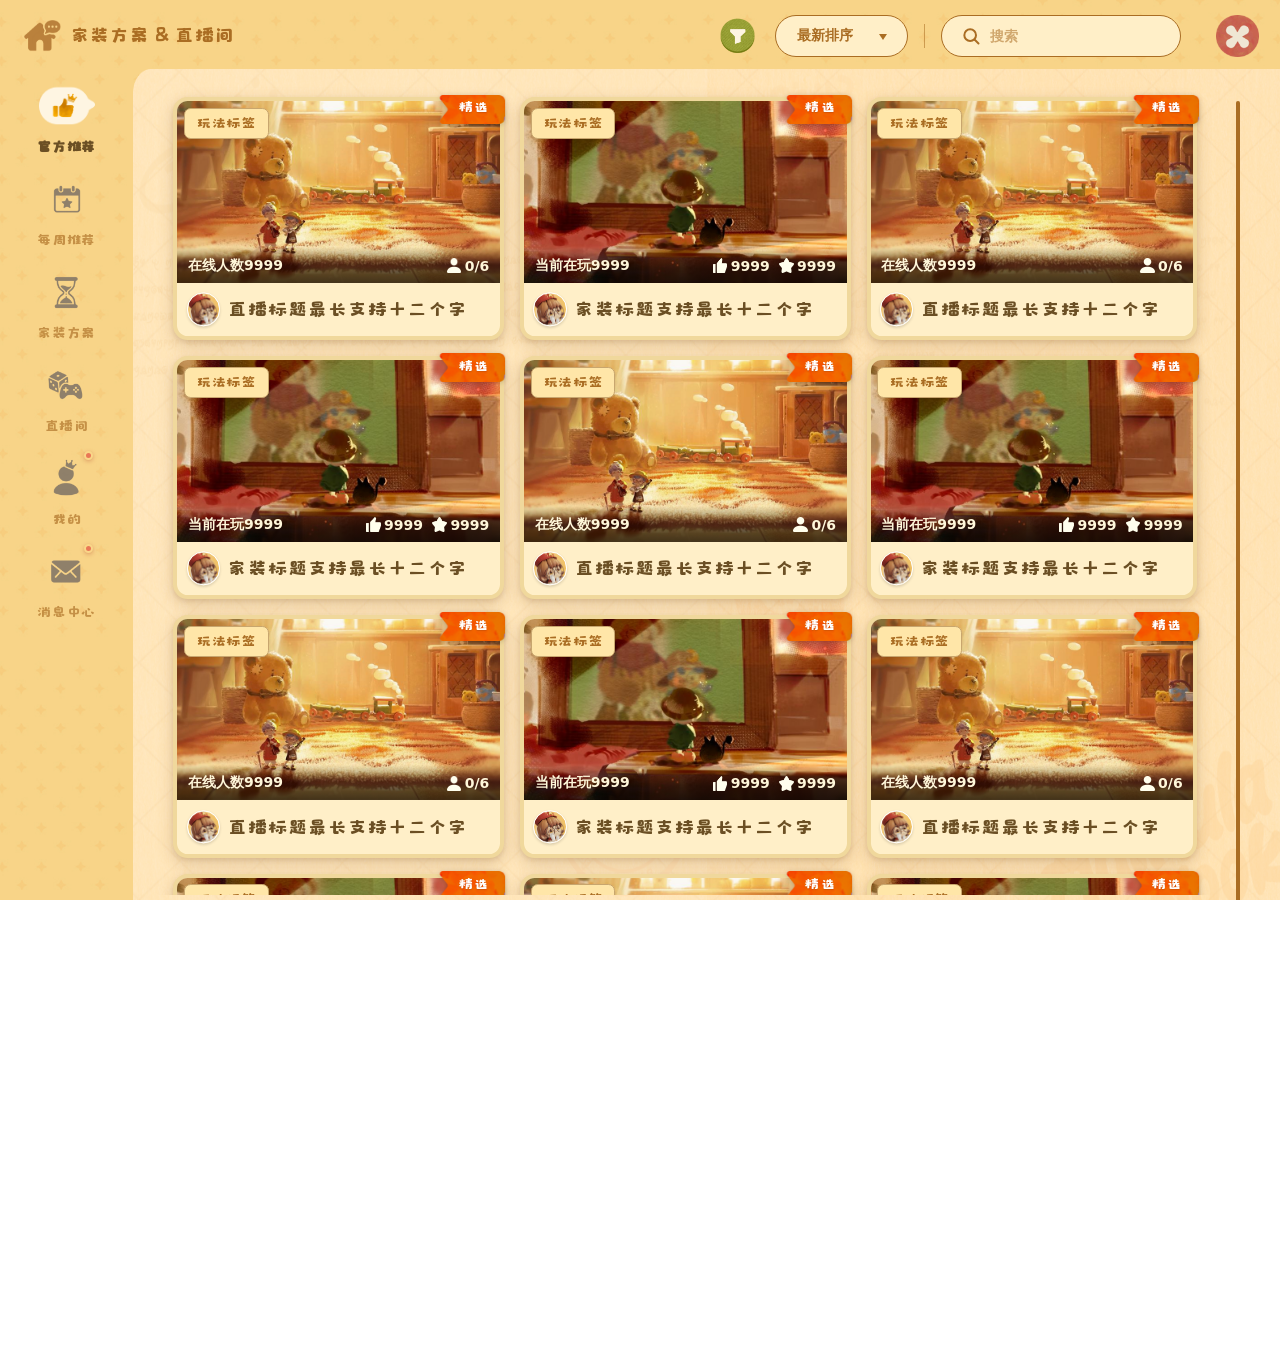
==== commit 712e5e49: "Add files via upload" ====
--- a/index.html
+++ b/index.html
@@ -2,10 +2,11 @@
 <html lang="zh-CN">
 <head>
   <meta charset="UTF-8">
-  <meta name="viewport" content="width=1920, initial-scale=1">
+  <meta name="viewport" content="width=device-width, initial-scale=1">
+  <script src="assets/viewport-fit.js"></script>
   <title>官方推荐 · 代号Life</title>
   <link rel="stylesheet" href="assets/global.css">
-  <link rel="stylesheet" href="assets/components.css?v=47">
+  <link rel="stylesheet" href="assets/components.css?v=107">
 
 </head>
 <body>
@@ -27,8 +28,8 @@
   </main>
 </div>
 
-<script src="assets/shell.js?v=33"></script>
-<script src="assets/detail-popup.js?v=47"></script>
+<script src="assets/shell.js?v=41"></script>
+<script src="assets/detail-popup.js?v=65"></script>
 <script>
 renderSidebar('recommend');
 renderTopRow({ showFilter: true, showSort: true, showSearch: true, sortLabel: '最新排序' });
@@ -41,7 +42,10 @@
 ], '最新');
 
 // 卡片
-document.getElementById('grid').innerHTML = makeMixedCards(9).map(renderCard).join('');
+setupPagedCardGrid({
+  grid: document.getElementById('grid'),
+  items: makeMixedCards(36),
+});
 setupScrollbar();
 
 /* ===== 筛选弹窗（60% 遮罩）===== */
--- a/assets/global.css
+++ b/assets/global.css
@@ -177,11 +177,39 @@
 .sidebar .nav-item:hover  { transform: translateY(-2px); }
 .sidebar .nav-item:active { transform: translateY(0) scale(.96); }
 
-.sidebar .nav-icon-wrap {
-  position: relative;
-  width: 84px; height: 84px;
-}
-.sidebar .icon-off,
+.sidebar .nav-icon-wrap {
+  position: relative;
+  width: 84px; height: 84px;
+}
+.nav-message-dot {
+  position: absolute;
+  top: 2px;
+  right: 2px;
+  z-index: 4;
+  width: 14px;
+  height: 14px;
+  border: 3px solid #FAD688;
+  border-radius: 50%;
+  background: var(--c-accent-red);
+  box-shadow: 0 2px 6px rgba(180, 70, 45, .4);
+}
+.nav-mine-dot {
+  position: absolute;
+  top: 2px;
+  right: 2px;
+  z-index: 4;
+  width: 14px;
+  height: 14px;
+  border: 3px solid #FAD688;
+  border-radius: 50%;
+  background: var(--c-accent-red);
+  box-shadow: 0 2px 6px rgba(180, 70, 45, .4);
+}
+.nav-mine-dot.is-green {
+  background: #A8B544;
+  box-shadow: 0 2px 6px rgba(96, 120, 30, .42);
+}
+.sidebar .icon-off,
 .sidebar .icon-on {
   position: absolute; inset: 0;
   background-size: contain;
@@ -683,14 +711,21 @@
   border-radius: var(--r-pill);
 }
 /* Tab 上的红点（未读小圆点） */
-.center-tab .red-dot {
+.center-tab .red-dot {
   position: absolute;
   top: 4px; right: 4px;
   width: 8px; height: 8px;
   border-radius: 50%;
   background: var(--c-accent-red);
-  box-shadow: 0 0 6px rgba(233, 119, 86, .6);
-}
+  box-shadow: 0 0 6px rgba(233, 119, 86, .6);
+}
+.center-tab .red-dot[hidden] {
+  display: none;
+}
+.center-tab .red-dot.green-dot {
+  background: #A8B544;
+  box-shadow: 0 0 6px rgba(96, 120, 30, .6);
+}
 
 /* ============================================
    悬浮按钮组（每周推荐用）
@@ -753,8 +788,17 @@
   transform: translateY(-50%);
   margin-left: 0;
 }
-.search-page-top .btn-close:hover { transform: translateY(-50%) rotate(90deg); }
-.search-page-top .spacer { display: none; }
+.search-page-top .btn-close:hover { transform: translateY(-50%) rotate(90deg); }
+.search-page-top .search-back-btn {
+  transition: transform var(--t-normal);
+}
+.search-page-top .search-back-btn:hover {
+  transform: translateY(-50%) rotate(30deg);
+}
+.search-page-top .search-back-btn:active {
+  transform: translateY(-50%) rotate(30deg) scale(.94);
+}
+.search-page-top .spacer { display: none; }
 .search-page-title {
   justify-self: start;
   display: flex;
--- a/assets/components.css
+++ b/assets/components.css
@@ -413,12 +413,14 @@
   gap: 28px;
   align-items: center;
 }
-.profile-stats .item {
-  cursor: pointer;
-  text-align: center;
-  transition: transform var(--t-fast);
-}
-.profile-stats .item:hover { transform: translateY(-2px); }
+.profile-stats .item {
+  text-align: center;
+  transition: transform var(--t-fast);
+}
+.profile-stats .item:not(.is-static) {
+  cursor: pointer;
+}
+.profile-stats .item:not(.is-static):hover { transform: translateY(-2px); }
 .profile-stats .num {
   font-family: var(--ff-title);
   font-size: var(--fs-h3);
@@ -1363,8 +1365,18 @@
   border-bottom: 1px solid rgba(154,118,65,.15);
   position: relative;
 }
-.cm-item:last-child { border-bottom: none; }
-.cm-avatar {
+.cm-item:last-child { border-bottom: none; }
+.cm-item.cm-item-focus {
+  border-radius: 14px;
+  animation: cm-focus-fade 3s ease-out forwards;
+}
+
+@keyframes cm-focus-fade {
+  0% { background: rgba(255, 211, 92, .62); }
+  35% { background: rgba(255, 211, 92, .4); }
+  100% { background: rgba(255, 211, 92, 0); }
+}
+.cm-avatar {
   width: 38px; height: 38px;
   border-radius: 50%;
   background-image: url('./img/avatar-demo.png');
@@ -2162,7 +2174,7 @@
 }
 
 .detail-corner-btns {
-  top: 28px;
+  top: 12px;
   right: 34px;
   gap: 22px;
 }
@@ -3638,13 +3650,13 @@
 }
 
 .detail-toast {
-  position: absolute;
+  position: fixed;
   left: 50%;
-  top: 28px;
+  top: 18px;
   transform: translateX(-50%) translateY(-8px);
-  min-width: 360px;
-  height: 72px;
-  padding: 0 42px;
+  min-width: 320px;
+  height: 60px;
+  padding: 0 34px;
   border-radius: var(--r-pill);
   background: rgba(0, 0, 0, .72);
   color: #fff;
@@ -3656,13 +3668,17 @@
   justify-content: center;
   opacity: 0;
   pointer-events: none;
-  z-index: 20;
+  z-index: 10000;
   transition: opacity var(--t-fast), transform var(--t-fast);
 }
 
 .detail-toast.is-show {
   opacity: 1;
   transform: translateX(-50%) translateY(0);
+}
+
+.detail-toast.page-toast {
+  top: 18px;
 }
 
 /* ============================================
@@ -3956,6 +3972,7 @@
 }
 
 .create-upload-card {
+  position: relative;
   height: 410px;
   border-radius: 20px;
   background: rgba(255, 255, 255, .72);
@@ -3967,6 +3984,46 @@
   font-family: var(--ff-body);
   font-weight: 700;
   color: #A36A32;
+  overflow: hidden;
+  cursor: pointer;
+}
+
+.create-upload-card.has-cover {
+  background-color: #2A1F18;
+  background-size: cover;
+  background-position: center;
+  box-shadow: inset 0 0 0 4px rgba(255, 255, 255, .72);
+  cursor: default;
+}
+
+.create-reselect-btn {
+  position: absolute;
+  left: 50%;
+  top: 50%;
+  transform: translate(-50%, -50%);
+  min-width: 210px;
+  height: 66px;
+  padding: 0 34px;
+  border: 0;
+  border-radius: var(--r-pill);
+  background: rgba(255, 254, 221, .7);
+  color: #956640;
+  font-family: var(--ff-title);
+  font-size: var(--fs-h2);
+  letter-spacing: 2px;
+  text-shadow: none;
+  box-shadow: 0 6px 16px rgba(70, 35, 0, .16);
+  transition: transform var(--t-fast), filter var(--t-fast);
+  cursor: pointer;
+}
+
+.create-reselect-btn:hover {
+  transform: translate(-50%, calc(-50% - 2px));
+  filter: brightness(1.08);
+}
+
+.create-reselect-btn:active {
+  transform: translate(-50%, -50%) scale(.94);
 }
 
 .create-plus {
@@ -3981,10 +4038,12 @@
 
 .create-deco {
   position: absolute;
-  left: 86px;
+  left: 132px;
   bottom: 154px;
-  width: 270px;
+  width: 310px;
   height: auto;
+  z-index: 2;
+  pointer-events: none;
 }
 
 .create-form-panel {
@@ -4231,9 +4290,14 @@
 .create-dream-popup .create-upload-card,
 .create-dream-popup .create-field-title input,
 .create-dream-popup .create-select,
-.create-dream-popup .create-pills button,
 .create-dream-popup .create-dropdown {
   background: #FFFDF0 !important;
+}
+
+.create-dream-popup .create-upload-card.has-cover {
+  background-color: #2A1F18 !important;
+  background-size: cover !important;
+  background-position: center !important;
 }
 
 .create-dream-popup .create-dropdown button {
@@ -4328,7 +4392,7 @@
 .live-template-btn {
   position: absolute;
   left: 50%;
-  top: 500px;
+  top: 450px;
   transform: translateX(-50%);
   width: 270px;
   height: 74px;
@@ -4339,6 +4403,13 @@
   font-size: 28px;
   font-weight: 900;
   cursor: pointer;
+  z-index: 4;
+}
+
+.create-live-popup > .live-create-deco {
+  left: 150px;
+  bottom: 160px;
+  width: 310px;
 }
 
 .create-live-form-shell {
@@ -4417,6 +4488,15 @@
   left: 188px;
   right: 0;
   background: #FFFDF0 !important;
+}
+
+.create-live-popup .create-dropdown.create-dropdown--portal {
+  right: auto;
+  z-index: 120;
+}
+
+.create-live-popup .create-select-mask {
+  z-index: 110;
 }
 
 .live-form-scroll-thumb {
@@ -4499,7 +4579,7 @@
 .live-save-template.is-active i,
 .create-live-popup .create-checks button.is-active i,
 .create-live-popup .create-radios button.is-active i {
-  background: #9C6C35;
+  background: #B2BA54;
   border: 5px solid #fff;
 }
 
@@ -4580,6 +4660,10 @@
   font-size: 28px;
   line-height: 1;
   font-weight: 900;
+}
+
+.time-edit-popup.is-create .time-picker {
+  margin-top: 72px !important;
 }
 
 .time-picker {
@@ -4773,6 +4857,28 @@
   font-size: 26px !important;
 }
 
+.create-dream-popup:not(.create-live-popup) .create-field .create-desc-box textarea,
+.create-dream-popup:not(.create-live-popup) .create-desc-box textarea {
+  height: calc(100% - 8px) !important;
+  padding-top: 14px !important;
+  padding-right: 40px !important;
+  padding-bottom: 30px !important;
+  line-height: 1.3 !important;
+  clip-path: none !important;
+  -webkit-mask-image: none !important;
+  mask-image: none !important;
+}
+
+.create-dream-popup:not(.create-live-popup) .create-desc-box::before,
+.create-dream-popup:not(.create-live-popup) .create-desc-box::after {
+  content: none !important;
+  display: none !important;
+}
+
+.create-dream-popup:not(.create-live-popup) .create-desc-box em {
+  bottom: 6px !important;
+}
+
 .create-dream-popup .create-desc-box textarea::-webkit-scrollbar,
 .create-dream-popup .create-desc-box textarea::-webkit-scrollbar-button,
 .create-dream-popup .create-desc-box textarea::-webkit-scrollbar-button:single-button,
@@ -4828,16 +4934,16 @@
 .create-pills button {
   height: 64px;
   border-radius: 18px;
-  background: #E3C181;
-  color: #8D7A62;
+  background: #E0C38F;
+  color: #8E7F6A;
   font-family: var(--ff-body);
   font-weight: 700;
   font-size: var(--fs-h2);
 }
 
 .create-pills button.active {
-  background: #CFAA66;
-  color: #fff;
+  background: #FFFEED;
+  color: #8E7F6A;
 }
 
 .create-radios {
@@ -4859,15 +4965,17 @@
 
 .create-radios button::before {
   content: '';
-  width: 62px;
-  height: 62px;
+  width: 44px;
+  height: 44px;
+  flex: 0 0 44px;
   border-radius: 50%;
-  background: rgba(255, 255, 255, .9);
+  background: #FFFDF0;
+  box-sizing: border-box;
 }
 
 .create-radios button.active::before {
-  background: #8D6B3F;
-  box-shadow: inset 0 0 0 7px #fff;
+  background: #B2BA54;
+  box-shadow: inset 0 0 0 5px #fff;
 }
 
 .create-field {
@@ -4944,6 +5052,7 @@
   justify-content: center;
   gap: 80px;
   background: linear-gradient(180deg, #FFD98C 0%, #F9C873 100%);
+  z-index: 3;
 }
 
 .create-popup-bottom .btn-mini {
@@ -4960,3 +5069,725 @@
   padding-left: 0;
 }
 
+.create-dream-popup:not(.create-live-popup) .create-field .create-desc-box textarea,
+.create-dream-popup:not(.create-live-popup) .create-desc-box textarea {
+  line-height: 2 !important;
+}
+html body .create-dream-popup:not(.create-live-popup) .create-field .create-desc-box textarea.create-desc-input,
+html body .create-dream-popup:not(.create-live-popup) .create-desc-box textarea.create-desc-input,
+html body textarea.create-desc-input {
+  line-height: 1.52 !important;
+}
+html body textarea.create-desc-input {
+  padding-top: 12px !important;
+  padding-bottom: 32px !important;
+}
+html body .create-dream-popup.create-dream-popup:not(.create-live-popup) .create-field .create-desc-box textarea.create-desc-input.create-desc-input,
+html body .create-dream-popup.create-dream-popup:not(.create-live-popup) .create-desc-box textarea.create-desc-input.create-desc-input {
+  padding: 11px 40px 31px 30px !important;
+}
+html body .create-dream-popup:not(.create-live-popup) .create-desc-box {
+  position: relative !important;
+  overflow: hidden !important;
+}
+
+html body .create-dream-popup:not(.create-live-popup) .create-desc-box::after {
+  content: "" !important;
+  display: block !important;
+  position: absolute !important;
+  left: 0 !important;
+  right: 0 !important;
+  bottom: 0 !important;
+  height: 48px !important;
+  background: inherit !important;
+  z-index: 1 !important;
+  pointer-events: none !important;
+}
+
+html body .create-dream-popup:not(.create-live-popup) .create-desc-box textarea.create-desc-input {
+  position: relative !important;
+  z-index: 0 !important;
+}
+
+html body .create-dream-popup:not(.create-live-popup) .create-desc-box .char-count,
+html body .create-dream-popup:not(.create-live-popup) .create-desc-box .create-char-count,
+html body .create-dream-popup:not(.create-live-popup) .create-desc-box .input-count,
+html body .create-dream-popup:not(.create-live-popup) .create-desc-box .desc-count {
+  position: absolute !important;
+  z-index: 3 !important;
+}
+html body .create-live-popup.create-live-popup .create-desc-box,
+html body .create-live-popup.create-live-popup .create-field .create-desc-box {
+  position: relative !important;
+  overflow: hidden !important;
+}
+
+html body .create-live-popup.create-live-popup .create-field .create-desc-box textarea,
+html body .create-live-popup.create-live-popup .create-desc-box textarea,
+html body .create-live-popup.create-live-popup textarea.create-desc-input,
+html body .create-live-popup.create-live-popup textarea {
+  padding: 11px 40px 31px 30px !important;
+  line-height: 1.52 !important;
+  position: relative !important;
+  z-index: 0 !important;
+}
+
+html body .create-live-popup.create-live-popup .create-desc-box::after,
+html body .create-live-popup.create-live-popup .create-field .create-desc-box::after {
+  content: "" !important;
+  display: block !important;
+  position: absolute !important;
+  left: 0 !important;
+  right: 0 !important;
+  bottom: 0 !important;
+  height: 48px !important;
+  background: inherit !important;
+  z-index: 1 !important;
+  pointer-events: none !important;
+}
+
+html body .create-live-popup.create-live-popup .create-desc-box .char-count,
+html body .create-live-popup.create-live-popup .create-desc-box .create-char-count,
+html body .create-live-popup.create-live-popup .create-desc-box .input-count,
+html body .create-live-popup.create-live-popup .create-desc-box .desc-count,
+html body .create-live-popup.create-live-popup .create-field .create-desc-box .char-count,
+html body .create-live-popup.create-live-popup .create-field .create-desc-box .create-char-count,
+html body .create-live-popup.create-live-popup .create-field .create-desc-box .input-count,
+html body .create-live-popup.create-live-popup .create-field .create-desc-box .desc-count {
+  position: absolute !important;
+  z-index: 3 !important;
+}
+
+/* 我的页面通知颜色：预约红色优先，直播预告使用绿色 */
+.center-tab .red-dot.green-dot {
+  background: #A8B544 !important;
+  box-shadow: 0 0 6px rgba(96, 120, 30, .6) !important;
+}
+
+.center-tab .red-dot[hidden] {
+  display: none !important;
+}
+
+.nav-mine-dot {
+  position: absolute;
+  top: 2px;
+  right: 2px;
+  z-index: 4;
+  width: 14px;
+  height: 14px;
+  border: 3px solid #FAD688;
+  border-radius: 50%;
+  background: var(--c-accent-red);
+  box-shadow: 0 2px 6px rgba(180, 70, 45, .4);
+}
+
+.nav-mine-dot.is-green {
+  background: #A8B544;
+  box-shadow: 0 2px 6px rgba(96, 120, 30, .42);
+}
+
+/* 详情右上角更多菜单：覆盖评论滚动条，并让尖角对准入口按钮 */
+.tip-mask {
+  z-index: 30 !important;
+}
+
+.corner-tip {
+  z-index: 31 !important;
+  width: 300px !important;
+  min-width: 300px !important;
+  padding: 8px !important;
+  display: flex !important;
+  flex-direction: column !important;
+  gap: 0 !important;
+  overflow: visible !important;
+  cursor: default !important;
+}
+
+.corner-tip button {
+  width: 100%;
+  height: 76px;
+  padding: 0 24px;
+  border-radius: 18px;
+  display: flex;
+  align-items: center;
+  justify-content: center;
+  box-sizing: border-box;
+  color: #A36A32;
+  font-family: var(--ff-title);
+  font-size: calc(var(--fs-h2) * 1.2);
+  letter-spacing: 1px;
+  cursor: pointer;
+  transition: background var(--t-fast);
+}
+
+.corner-tip button:hover {
+  background: rgba(170, 109, 35, .1);
+}
+
+.corner-tip button:active {
+  background: #FFE0A0;
+}
+
+.corner-tip::before {
+  order: 2;
+  width: auto !important;
+  height: 2px !important;
+  margin: 0 20px !important;
+  background: rgba(163, 106, 50, .16) !important;
+}
+
+.corner-tip button:first-child {
+  order: 1;
+}
+
+.corner-tip button:last-child {
+  order: 3;
+}
+
+.corner-tip::after {
+  right: auto !important;
+  left: calc(var(--tip-arrow-left, 150px) - 9px) !important;
+  top: -17px !important;
+  border-width: 9px !important;
+  border-bottom-color: #FFFCEE !important;
+}
+
+.corner-tip--report {
+  width: 300px !important;
+  min-width: 300px !important;
+}
+
+.corner-tip--report::before {
+  display: none !important;
+}
+
+/* 本人家装方案详情：标题后的隐私状态沿用卡片标签视觉 */
+.detail-popup:not(.live-popup) .detail-title {
+  display: flex;
+  align-items: center;
+  gap: 18px;
+}
+
+.detail-privacy-tag {
+  height: 34px;
+  padding: 0 15px;
+  border-radius: var(--r-pill);
+  display: inline-flex;
+  align-items: center;
+  gap: 7px;
+  flex: 0 0 auto;
+  color: #fff;
+  font-family: var(--ff-body);
+  font-size: var(--fs-body);
+  font-weight: 700;
+  line-height: 1;
+  text-shadow: 0 1px 2px rgba(0,0,0,.35);
+}
+
+.detail-privacy-tag::before {
+  content: '●';
+  font-size: var(--fs-body);
+  opacity: .9;
+}
+
+.detail-privacy-tag.public { background: #A8B544; }
+.detail-privacy-tag.friend { background: #8E6FC8; }
+.detail-privacy-tag.self { background: #E97756; }
+
+/* 我的 · 历史直播详情 */
+.live-popup--history {
+  padding: 58px 48px 34px;
+  overflow: hidden;
+}
+
+.live-popup--history .live-title {
+  display: flex;
+  align-items: center;
+  gap: 22px;
+  padding: 0 230px 34px 0;
+}
+
+.history-live-body {
+  display: grid;
+  grid-template-columns: 900px 1fr;
+  gap: 50px;
+  min-height: 0;
+}
+
+.history-live-left,
+.history-live-right {
+  min-width: 0;
+}
+
+.history-live-card {
+  width: 100%;
+}
+
+.history-live-cover {
+  height: 465px;
+}
+
+.history-live-card .dl-author-row {
+  min-height: 112px;
+}
+
+.history-live-desc {
+  height: 124px;
+  margin: 24px 18px 12px;
+  overflow: hidden;
+  font-family: var(--ff-body);
+  font-weight: 700;
+  font-size: var(--fs-h2);
+  line-height: 1.55;
+  color: #8D7A62;
+}
+
+.history-live-meta {
+  display: flex;
+  align-items: center;
+  justify-content: space-between;
+  margin: 0 18px;
+  padding-top: 6px;
+  font-family: var(--ff-body);
+  font-weight: 700;
+  font-size: var(--fs-h2);
+  color: #8D7A62;
+}
+
+.history-live-map,
+.history-live-capacity {
+  display: inline-flex;
+  align-items: center;
+  gap: 16px;
+}
+
+.history-live-map::before {
+  content: '';
+  width: 40px;
+  height: 40px;
+  background: url('./img/history-map.png') center / contain no-repeat;
+}
+
+.history-live-capacity::before {
+  content: '';
+  width: 48px;
+  height: 30px;
+  background: url('./img/history-capacity.png') center / contain no-repeat;
+}
+
+.history-live-right {
+  padding: 8px 14px 0 0;
+}
+
+.history-live-time {
+  min-height: 132px;
+  display: flex;
+  align-items: center;
+  gap: 24px;
+  padding-left: 18px;
+  transform: translateY(-14px);
+}
+
+.history-live-time > img {
+  width: 72px;
+  height: 72px;
+  object-fit: contain;
+}
+
+.history-live-time > div {
+  display: grid;
+  grid-template-columns: 170px 1fr;
+  align-items: end;
+  gap: 4px 18px;
+}
+
+.history-live-time span {
+  grid-column: 1 / -1;
+  font-family: var(--ff-body);
+  font-weight: 700;
+  font-size: var(--fs-h2);
+  color: #BF8552;
+}
+
+.history-live-time b {
+  font-family: var(--ff-title);
+  font-size: var(--fs-display);
+  color: #7B3F08;
+  white-space: nowrap;
+}
+
+.history-live-time em {
+  padding-bottom: 5px;
+  font-family: var(--ff-body);
+  font-weight: 700;
+  font-style: normal;
+  font-size: var(--fs-h2);
+  color: #B89060;
+  white-space: nowrap;
+}
+
+.history-live-stats {
+  height: 620px;
+  padding: 54px 62px;
+  border-radius: 16px;
+  background: rgba(255, 255, 255, .32);
+  box-shadow: 0 4px 8px rgba(111, 82, 38, .2);
+  display: grid;
+  grid-template-columns: 1fr 1fr;
+  grid-auto-rows: 1fr;
+  gap: 30px 46px;
+}
+
+.history-live-stat {
+  min-width: 0;
+  display: grid;
+  grid-template-columns: 78px 1fr;
+  align-items: start;
+  gap: 18px;
+}
+
+.history-live-stat > img {
+  width: 68px;
+  height: 68px;
+  margin-top: 10px;
+  object-fit: contain;
+  opacity: 1;
+}
+
+.history-live-stat span,
+.history-live-stat small {
+  display: block;
+  font-family: var(--ff-body);
+  font-weight: 700;
+  color: #BF8552;
+}
+
+.history-live-stat span {
+  font-size: var(--fs-h2);
+}
+
+.history-live-stat b {
+  display: block;
+  margin: 8px 0 14px;
+  font-family: var(--ff-title);
+  font-size: var(--fs-mega);
+  line-height: .9;
+  color: #7B3F08;
+}
+
+.history-live-stat small {
+  font-size: var(--fs-body);
+  color: #8D7A62;
+  white-space: nowrap;
+}
+
+.history-live-stat strong {
+  color: #A3B51C;
+  font-weight: 700;
+}
+
+.history-live-deco {
+  position: absolute;
+  right: -8px;
+  bottom: -6px;
+  width: 210px;
+  pointer-events: none;
+}
+
+.card-grid-loader {
+  height: 72px;
+  display: flex;
+  align-items: center;
+  justify-content: center;
+  gap: 12px;
+}
+
+.card-grid-loader[hidden] {
+  display: none;
+}
+
+.card-grid-loader span {
+  width: 12px;
+  height: 12px;
+  border-radius: 50%;
+  background: #B99561;
+  animation: card-grid-loader-bounce .8s ease-in-out infinite;
+}
+
+.card-grid-loader span:nth-child(2) { animation-delay: .12s; }
+.card-grid-loader span:nth-child(3) { animation-delay: .24s; }
+
+@keyframes card-grid-loader-bounce {
+  0%, 70%, 100% { transform: translateY(0); opacity: .45; }
+  35% { transform: translateY(-8px); opacity: 1; }
+}
+
+/* ============================================
+   客态个人主页
+   ============================================ */
+.guest-profile-app {
+  grid-template-columns: 1fr;
+}
+
+.guest-profile-top,
+.social-page-top {
+  height: 96px;
+  box-sizing: border-box;
+}
+
+.search-page-title .ic {
+  width: 32px;
+  height: 32px;
+  display: inline-flex;
+  align-items: center;
+  justify-content: center;
+}
+
+.search-page-title .ic img {
+  width: 100%;
+  height: 100%;
+  object-fit: contain;
+}
+
+.guest-profile-scroll {
+  padding-bottom: 54px;
+  overflow-x: clip;
+  overflow-clip-margin: 0 40px 56px 40px;
+}
+
+.guest-profile-card {
+  min-height: 210px;
+  margin: 0 0 26px;
+  padding: 28px 330px 28px 54px;
+}
+
+.guest-profile-card .profile-head {
+  margin-bottom: 24px;
+}
+
+.guest-profile-card .profile-avatar {
+  width: 116px;
+  height: 116px;
+}
+
+.guest-profile-stats {
+  gap: 42px;
+}
+
+.guest-profile-stats .item {
+  min-width: 92px;
+}
+
+.guest-profile-stats .item.is-static,
+.guest-profile-stats .item.is-static:hover {
+  cursor: default;
+  transform: none;
+}
+
+.guest-follow-btn {
+  position: absolute;
+  top: 32px;
+  right: 54px;
+  width: 238px;
+  height: 58px;
+  border: 0;
+  border-radius: var(--r-pill);
+  background: #E9785B;
+  color: #fff;
+  font-family: var(--ff-title);
+  font-size: var(--fs-h2);
+  cursor: pointer;
+  transition: transform var(--t-fast), filter var(--t-fast), background var(--t-fast);
+  z-index: 3;
+}
+
+.guest-follow-btn:hover,
+.guest-subscribe-btn:hover {
+  transform: translateY(-2px);
+  filter: brightness(1.05);
+}
+
+.guest-follow-btn:active,
+.guest-subscribe-btn:active {
+  transform: scale(.96);
+}
+
+.guest-follow-btn.is-followed,
+.guest-subscribe-btn.is-subscribed {
+  background: #66645F;
+  color: #fff;
+}
+
+.guest-profile-deco {
+  position: absolute;
+  right: 34px;
+  bottom: -10px;
+  width: 190px;
+  height: auto;
+  pointer-events: none;
+  opacity: .9;
+}
+
+.guest-profile-tabs {
+  position: sticky;
+  top: 0;
+  z-index: 10;
+  width: 620px;
+  margin: 0 auto 16px;
+  padding: 10px 0 14px;
+  background: transparent;
+}
+
+.guest-profile-tabs .red-dot {
+  background: #F5A900;
+  box-shadow: 0 0 6px rgba(245, 169, 0, .6);
+}
+
+.guest-tab-pane {
+  position: relative;
+  z-index: 1;
+  transform: translateZ(0);
+  will-change: clip-path;
+}
+
+.guest-tab-pane .mine-tab-body {
+  padding: 4px 8px 16px;
+}
+
+.guest-next-live {
+  padding: 18px 28px;
+}
+
+.guest-next-live .next-live-bar__icon {
+  width: 66px;
+  height: 66px;
+}
+
+.guest-subscribe-btn {
+  width: 164px;
+  height: 60px;
+  border: 0;
+  border-radius: 16px;
+  background: #F5A900 url('./img/btn-yellow-tex.png') center / cover;
+  color: #fff;
+  font-family: var(--ff-title);
+  font-size: var(--fs-h2);
+  cursor: pointer;
+  transition: transform var(--t-fast), filter var(--t-fast), background var(--t-fast);
+}
+
+.next-live-bar--unset .next-live-bar__time,
+.next-live-bar--unset .next-live-bar__sub {
+  color: #9C7951;
+}
+
+.btn-create-live-preview {
+  width: 310px;
+  height: 72px;
+  border: 0;
+  border-radius: 18px;
+  background: #F5A900 url('./img/btn-yellow-tex.png') center / cover;
+  color: #fff;
+  font-family: var(--ff-title);
+  font-size: var(--fs-h2);
+  cursor: pointer;
+  transition: transform var(--t-fast), filter var(--t-fast);
+}
+
+.btn-create-live-preview:hover {
+  transform: translateY(-2px);
+  filter: brightness(1.05);
+}
+
+.btn-create-live-preview:active {
+  transform: scale(.96);
+}
+
+.card--guest-live .card-cover::after {
+  content: '';
+  position: absolute;
+  inset: 0;
+  z-index: 1;
+  background: rgba(116, 116, 116, .42);
+  pointer-events: none;
+}
+
+.card--guest-live .card-cover > * {
+  z-index: 2;
+}
+
+.card-title-bar .avatar,
+.dl-avatar,
+.cm-avatar,
+.msg-av,
+.msg-av-stack,
+.live-now-card__author .av,
+.appointment-row > .av,
+.social-row .av {
+  cursor: pointer;
+}
+
+/* 我的 · 历史直播封面灰色蒙层 */
+.card--mine-live .card-cover {
+  position: relative;
+}
+
+.card--mine-live .card-cover::after {
+  content: '';
+  position: absolute;
+  inset: 0;
+  z-index: 1;
+  background: rgba(116, 116, 116, .6);
+  pointer-events: none;
+}
+
+.card--mine-live .card-tag-left,
+.card--mine-live .time-on-cover {
+  z-index: 2;
+}
+
+.card--mine-live .card-stats {
+  z-index: 3;
+}
+html body .create-live-popup.create-live-popup .create-field .create-desc-box {
+  position: relative !important;
+  overflow: hidden !important;
+}
+
+html body .create-live-popup.create-live-popup .create-field .create-desc-box textarea,
+html body .create-live-popup.create-live-popup .create-field .create-desc-box textarea.create-desc-input {
+  height: calc(100% - 8px) !important;
+  padding: 11px 40px 31px 30px !important;
+  line-height: 1.52 !important;
+  position: relative !important;
+  z-index: 0 !important;
+  clip-path: none !important;
+  -webkit-mask-image: none !important;
+  mask-image: none !important;
+}
+
+html body .create-live-popup.create-live-popup .create-field .create-desc-box::before {
+  content: none !important;
+  display: none !important;
+}
+
+html body .create-live-popup.create-live-popup .create-field .create-desc-box::after {
+  content: "" !important;
+  display: block !important;
+  position: absolute !important;
+  left: 0 !important;
+  right: 0 !important;
+  bottom: 0 !important;
+  height: 48px !important;
+  background: inherit !important;
+  z-index: 1 !important;
+  pointer-events: none !important;
+}
+
+html body .create-live-popup.create-live-popup .create-field .create-desc-box .char-count,
+html body .create-live-popup.create-live-popup .create-field .create-desc-box .create-char-count,
+html body .create-live-popup.create-live-popup .create-field .create-desc-box .input-count,
+html body .create-live-popup.create-live-popup .create-field .create-desc-box .desc-count {
+  position: absolute !important;
+  z-index: 3 !important;
+}
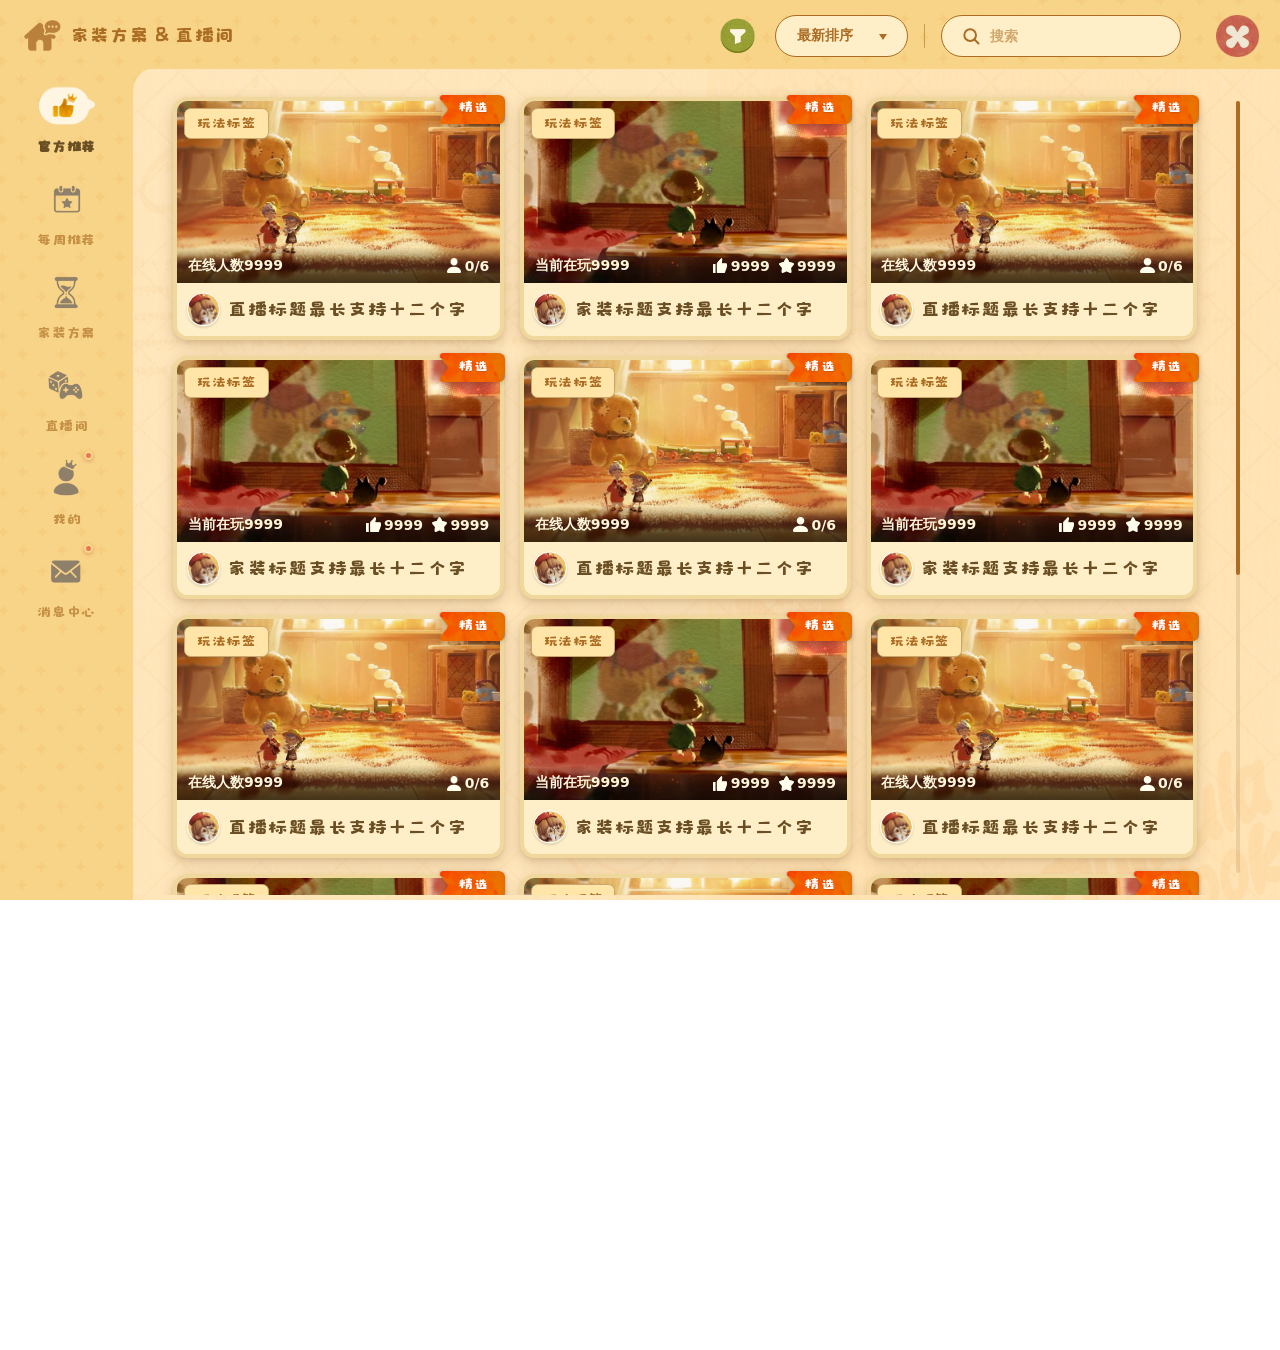
==== commit 9f4b3b15: "Add files via upload" ====
--- a/index.html
+++ b/index.html
@@ -5,8 +5,8 @@
   <meta name="viewport" content="width=device-width, initial-scale=1">
   <script src="assets/viewport-fit.js"></script>
   <title>官方推荐 · 代号Life</title>
-  <link rel="stylesheet" href="assets/global.css">
-  <link rel="stylesheet" href="assets/components.css?v=107">
+  <link rel="stylesheet" href="assets/global.css?v=2">
+  <link rel="stylesheet" href="assets/components.css?v=121">
 
 </head>
 <body>
@@ -28,8 +28,8 @@
   </main>
 </div>
 
-<script src="assets/shell.js?v=41"></script>
-<script src="assets/detail-popup.js?v=65"></script>
+<script src="assets/shell.js?v=42"></script>
+<script src="assets/detail-popup.js?v=66"></script>
 <script>
 renderSidebar('recommend');
 renderTopRow({ showFilter: true, showSort: true, showSearch: true, sortLabel: '最新排序' });
--- a/assets/global.css
+++ b/assets/global.css
@@ -177,39 +177,39 @@
 .sidebar .nav-item:hover  { transform: translateY(-2px); }
 .sidebar .nav-item:active { transform: translateY(0) scale(.96); }
 
-.sidebar .nav-icon-wrap {
-  position: relative;
-  width: 84px; height: 84px;
-}
-.nav-message-dot {
-  position: absolute;
-  top: 2px;
-  right: 2px;
-  z-index: 4;
-  width: 14px;
-  height: 14px;
-  border: 3px solid #FAD688;
-  border-radius: 50%;
-  background: var(--c-accent-red);
-  box-shadow: 0 2px 6px rgba(180, 70, 45, .4);
-}
-.nav-mine-dot {
-  position: absolute;
-  top: 2px;
-  right: 2px;
-  z-index: 4;
-  width: 14px;
-  height: 14px;
-  border: 3px solid #FAD688;
-  border-radius: 50%;
-  background: var(--c-accent-red);
-  box-shadow: 0 2px 6px rgba(180, 70, 45, .4);
-}
-.nav-mine-dot.is-green {
-  background: #A8B544;
-  box-shadow: 0 2px 6px rgba(96, 120, 30, .42);
-}
-.sidebar .icon-off,
+.sidebar .nav-icon-wrap {
+  position: relative;
+  width: 84px; height: 84px;
+}
+.nav-message-dot {
+  position: absolute;
+  top: 2px;
+  right: 2px;
+  z-index: 4;
+  width: 14px;
+  height: 14px;
+  border: 3px solid #FAD688;
+  border-radius: 50%;
+  background: var(--c-accent-red);
+  box-shadow: 0 2px 6px rgba(180, 70, 45, .4);
+}
+.nav-mine-dot {
+  position: absolute;
+  top: 2px;
+  right: 2px;
+  z-index: 4;
+  width: 14px;
+  height: 14px;
+  border: 3px solid #FAD688;
+  border-radius: 50%;
+  background: var(--c-accent-red);
+  box-shadow: 0 2px 6px rgba(180, 70, 45, .4);
+}
+.nav-mine-dot.is-green {
+  background: #A8B544;
+  box-shadow: 0 2px 6px rgba(96, 120, 30, .42);
+}
+.sidebar .icon-off,
 .sidebar .icon-on {
   position: absolute; inset: 0;
   background-size: contain;
@@ -282,7 +282,7 @@
   inset: 0;
   overflow-y: auto;
   overflow-x: hidden;
-  padding: 18px 124px 16px 24px;     /* 顶 18 给第一行卡片的 tag 浮出 + 阴影留位 */
+  padding: 18px 124px 44px 24px;     /* 顶 18 给 tag 浮出；底 44 给最后一行卡片阴影留位，避免划到底被切 */
   scrollbar-width: none;
   -ms-overflow-style: none;
 }
@@ -711,21 +711,21 @@
   border-radius: var(--r-pill);
 }
 /* Tab 上的红点（未读小圆点） */
-.center-tab .red-dot {
+.center-tab .red-dot {
   position: absolute;
   top: 4px; right: 4px;
   width: 8px; height: 8px;
   border-radius: 50%;
   background: var(--c-accent-red);
-  box-shadow: 0 0 6px rgba(233, 119, 86, .6);
-}
-.center-tab .red-dot[hidden] {
-  display: none;
-}
-.center-tab .red-dot.green-dot {
-  background: #A8B544;
-  box-shadow: 0 0 6px rgba(96, 120, 30, .6);
-}
+  box-shadow: 0 0 6px rgba(233, 119, 86, .6);
+}
+.center-tab .red-dot[hidden] {
+  display: none;
+}
+.center-tab .red-dot.green-dot {
+  background: #A8B544;
+  box-shadow: 0 0 6px rgba(96, 120, 30, .6);
+}
 
 /* ============================================
    悬浮按钮组（每周推荐用）
@@ -788,17 +788,17 @@
   transform: translateY(-50%);
   margin-left: 0;
 }
-.search-page-top .btn-close:hover { transform: translateY(-50%) rotate(90deg); }
-.search-page-top .search-back-btn {
-  transition: transform var(--t-normal);
-}
-.search-page-top .search-back-btn:hover {
-  transform: translateY(-50%) rotate(30deg);
-}
-.search-page-top .search-back-btn:active {
-  transform: translateY(-50%) rotate(30deg) scale(.94);
-}
-.search-page-top .spacer { display: none; }
+.search-page-top .btn-close:hover { transform: translateY(-50%) rotate(90deg); }
+.search-page-top .search-back-btn {
+  transition: transform var(--t-normal);
+}
+.search-page-top .search-back-btn:hover {
+  transform: translateY(-50%) rotate(30deg);
+}
+.search-page-top .search-back-btn:active {
+  transform: translateY(-50%) rotate(30deg) scale(.94);
+}
+.search-page-top .spacer { display: none; }
 .search-page-title {
   justify-self: start;
   display: flex;
--- a/assets/components.css
+++ b/assets/components.css
@@ -413,14 +413,14 @@
   gap: 28px;
   align-items: center;
 }
-.profile-stats .item {
-  text-align: center;
-  transition: transform var(--t-fast);
-}
-.profile-stats .item:not(.is-static) {
-  cursor: pointer;
-}
-.profile-stats .item:not(.is-static):hover { transform: translateY(-2px); }
+.profile-stats .item {
+  text-align: center;
+  transition: transform var(--t-fast);
+}
+.profile-stats .item:not(.is-static) {
+  cursor: pointer;
+}
+.profile-stats .item:not(.is-static):hover { transform: translateY(-2px); }
 .profile-stats .num {
   font-family: var(--ff-title);
   font-size: var(--fs-h3);
@@ -529,7 +529,7 @@
 }
 .paper-board--mine .mine-scroll {
   padding-top: 8px;
-  padding-bottom: 48px;
+  padding-bottom: 28px;        /* 16(tab-body)+28=44，使末行卡片底部与官方推荐一致 */
   overflow-x: clip;
   overflow-clip-margin: 0 40px 56px 40px;
 }
@@ -544,9 +544,26 @@
 .paper-board--mine .mine-tab-pane {
   position: relative;
   z-index: 1;
-  transform: translateZ(0);
-  will-change: clip-path;
-}
+}
+
+/* 顶部裁切改用「滚动驱动动画」：在合成器上与滚动同帧推进，彻底消除
+   分割线的延迟回弹（支持的浏览器）。不支持时回退到 JS 实时设置 clip-path。
+   右/下/左用 -40px 负 inset 向外扩，避免裁掉卡片阴影。 */
+@supports (animation-timeline: scroll()) {
+  @keyframes mine-clip-top {
+    from { clip-path: inset(28px -40px -40px -40px); }
+    to   { clip-path: inset(calc(28px + var(--mine-clip-range, 3000px)) -40px -40px -40px); }
+  }
+  /* forwards：范围前不应用动画（基础 clip-path:none，不裁切），
+     范围起点起跳到 28px 偏移，恢复之前"切割线在 Tab 下缘再下 28px"的位置 */
+  .paper-board--mine .mine-tab-pane.mine-clip-sda {
+    animation: mine-clip-top linear forwards;
+    animation-timeline: scroll(nearest);
+    animation-range: var(--mine-clip-start, 0px)
+                     calc(var(--mine-clip-start, 0px) + var(--mine-clip-range, 3000px));
+  }
+}
+
 .paper-board--mine .mine-tab-body {
   position: relative;
   min-height: 0;
@@ -625,7 +642,7 @@
   margin-bottom: 32px;
 }
 .mine-section:last-child {
-  margin-bottom: 8px;
+  margin-bottom: 0;        /* 去掉末尾多出的 8px，使直播间底部与家装方案/收藏一致 */
 }
 .mine-section__title {
   display: flex;
@@ -1365,18 +1382,18 @@
   border-bottom: 1px solid rgba(154,118,65,.15);
   position: relative;
 }
-.cm-item:last-child { border-bottom: none; }
-.cm-item.cm-item-focus {
-  border-radius: 14px;
-  animation: cm-focus-fade 3s ease-out forwards;
-}
-
-@keyframes cm-focus-fade {
-  0% { background: rgba(255, 211, 92, .62); }
-  35% { background: rgba(255, 211, 92, .4); }
-  100% { background: rgba(255, 211, 92, 0); }
-}
-.cm-avatar {
+.cm-item:last-child { border-bottom: none; }
+.cm-item.cm-item-focus {
+  border-radius: 14px;
+  animation: cm-focus-fade 3s ease-out forwards;
+}
+
+@keyframes cm-focus-fade {
+  0% { background: rgba(255, 211, 92, .62); }
+  35% { background: rgba(255, 211, 92, .4); }
+  100% { background: rgba(255, 211, 92, 0); }
+}
+.cm-avatar {
   width: 38px; height: 38px;
   border-radius: 50%;
   background-image: url('./img/avatar-demo.png');
@@ -1759,4035 +1776,4106 @@
   border-top-color: #FFF6DA;
 }
 
-/* ---- 详情弹窗右上关闭浮于卡片外（统一规约） ---- */
-
-/* ============================================
-   详情弹窗视觉对齐稿：2026-06-04
-   仅覆盖 detail-popup，不影响列表卡片
-   ============================================ */
-.modal-mask.detail-mask {
-  overflow: hidden;
-  padding: 0;
-}
-
-.detail-popup {
-  width: 1480px;
-  height: 860px;
-  padding: 34px 34px 0;
-  border-radius: 16px 16px 14px 14px;
-  background-color: #FFF5D8;
-  background-image: url('./img/detail-bg-pattern.jpg');
-  background-size: 320px 320px;
-  box-shadow: 0 28px 72px rgba(0, 0, 0, .42);
-  overflow: hidden;
-}
-
-.detail-title {
-  padding: 0 170px 18px 20px;
-  margin: 0;
-  font-family: var(--ff-title);
-  font-size: var(--fs-display);
-  line-height: 1.15;
-  letter-spacing: 2px;
-  color: #7B3F08;
-}
-
-.detail-corner-btns {
-  top: 24px;
-  right: 28px;
-  gap: 18px;
-}
-
-.dc-btn {
-  width: 62px;
-  height: 62px;
-}
-
-.dc-close {
-  background-color: #D96554;
-}
-
-.dc-close > svg {
-  width: 34px;
-  height: 34px;
-  stroke-width: 4;
-}
-
-.detail-body {
-  display: grid;
-  grid-template-columns: 720px 1fr;
-  gap: 26px;
-  min-height: 0;
-  flex: 1;
-  padding-bottom: 22px;
-}
-
-.detail-left {
-  flex: none;
-  min-width: 0;
-  padding-left: 0;
-}
-
-.dl-card {
-  background: rgba(255, 239, 200, .78);
-  border: 4px solid rgba(255, 255, 255, .86);
-  border-radius: 20px;
-  overflow: hidden;
-  box-shadow: none;
-}
-
-.dl-cover {
-  border: 0;
-  border-radius: 14px 14px 12px 12px;
-}
-
-.dl-tag-left {
-  top: 16px;
-  left: 16px;
-  padding: 8px 18px;
-  border-radius: 999px;
-  background: #FFD719;
-  color: #7B3F08;
-  font-family: var(--ff-title);
-  font-size: var(--fs-h3);
-  line-height: 1;
-  letter-spacing: 1px;
-  box-shadow: 0 3px 0 rgba(130, 80, 20, .28);
-  backdrop-filter: none;
-}
-
-.dl-tag-featured {
-  top: 12px;
-  right: 0;
-  padding: 9px 16px 10px 20px;
-  border-radius: 10px 0 0 10px;
-  background: #F36B2C;
-  font-size: var(--fs-h3);
-  line-height: 1;
-}
-
-.dl-author-row {
-  min-height: 94px;
-  padding: 0 22px 16px 116px;
-  gap: 14px;
-  background: rgba(255, 239, 200, .82);
-}
-
-.dl-avatar {
-  position: absolute;
-  left: 16px;
-  bottom: 16px;
-  width: 94px;
-  height: 94px;
-  margin: 0;
-  border: 5px solid #fff;
-  box-shadow: 0 4px 10px rgba(80, 40, 10, .22);
-}
-
-.dl-author-info {
-  margin: 0;
-  padding-top: 18px;
-}
-
-.dl-author-name {
-  font-size: var(--fs-h2);
-  line-height: 1.15;
-  color: #7B3F08;
-}
-
-.dl-author-time {
-  margin-top: 10px;
-  font-size: var(--fs-h3);
-  line-height: 1.15;
-  color: #B89060;
-}
-
-.dl-follow {
-  align-self: center;
-  min-width: 104px;
-  height: 54px;
-  padding: 0 22px;
-  margin: 0;
-  border: 0;
-  border-radius: 999px;
-  background: #EA7359;
-  color: #fff;
-  font-size: var(--fs-h2);
-  line-height: 1;
-  letter-spacing: 2px;
-  box-shadow: 0 4px 0 rgba(140, 60, 30, .18);
-}
-
-.dl-follow.is-on {
-  background: #B8A48A;
-  color: #fff;
-  border: 0;
-}
-
-.dl-desc {
-  padding: 24px 40px 0;
-  font-family: var(--ff-title);
-  font-size: var(--fs-h3);
-  line-height: 1.65;
-  letter-spacing: 1px;
-  color: #7B3F08;
-}
-
-.detail-right {
-  background: rgba(255, 239, 200, .72);
-  border-radius: 16px;
-  padding: 22px 18px 16px;
-  overflow: hidden;
-}
-
-.dr-total {
-  padding: 0 4px 18px;
-  font-family: var(--ff-title);
-  font-size: var(--fs-h2);
-  line-height: 1.2;
-  color: #8D7A62;
-}
-
-.dr-total b {
-  color: #8D7A62;
-}
-
-.dr-list,
-.dr-detail-body {
-  padding: 0 10px 8px 0;
-  scrollbar-color: #C7A978 transparent;
-}
-
-.dr-list::-webkit-scrollbar,
-.dr-detail-body::-webkit-scrollbar {
-  width: 6px;
-}
-
-.dr-list::-webkit-scrollbar-thumb,
-.dr-detail-body::-webkit-scrollbar-thumb {
-  background: #C7A978;
-  border-radius: 999px;
-}
-
-.cm-item {
-  gap: 14px;
-  padding: 20px 0 22px;
-  border-bottom: 1px solid rgba(141, 122, 98, .22);
-}
-
-.cm-avatar {
-  width: 54px;
-  height: 54px;
-  border: 3px solid #fff;
-}
-
-.cm-name {
-  margin-bottom: 8px;
-  padding-right: 34px;
-  font-family: var(--ff-title);
-  font-size: var(--fs-h3);
-  line-height: 1.15;
-  color: #7B3F08;
-}
-
-.cm-dots {
-  top: 2px;
-  width: 32px;
-  height: 26px;
-  font-size: var(--fs-h3);
-  color: #9E8B72;
-}
-
-.cm-text {
-  display: -webkit-box;
-  -webkit-line-clamp: 2;
-  -webkit-box-orient: vertical;
-  overflow: hidden;
-  font-family: var(--ff-body);
-  font-weight: 700;
-  font-size: var(--fs-h3);
-  line-height: 1.45;
-  color: #8D7A62;
-}
-
-.cm-author-liked {
-  margin-top: 10px;
-  padding: 4px 12px;
-  border-radius: 999px;
-  background: rgba(255, 255, 255, .72);
-  font-size: var(--fs-body);
-  color: #A36A32;
-}
-
-.cm-meta {
-  margin-top: 12px;
-  gap: 22px;
-  font-size: var(--fs-body);
-  color: #8D7A62;
-}
-
-.cm-reply-btn {
-  color: #7791CE;
-  font-weight: 700;
-}
-
-.cm-like-wrap {
-  gap: 8px;
-}
-
-.cm-like img {
-  width: 28px !important;
-  height: 28px !important;
-}
-
-.cm-like-num {
-  min-width: 52px;
-  font-size: var(--fs-h3);
-  color: #8D7A62;
-}
-
-.cm-reply99 {
-  margin-top: 12px;
-  font-family: var(--ff-title);
-  font-size: var(--fs-h3);
-  color: #8D7A62;
-}
-
-.dr-input-bar {
-  gap: 12px;
-  padding: 12px 4px 0;
-}
-
-.dr-input-avatar {
-  width: 48px;
-  height: 48px;
-}
-
-.dr-input-wrap {
-  height: 48px;
-  border: 0;
-  border-radius: 999px;
-  background: rgba(255, 255, 255, .82);
-}
-
-.dr-input {
-  height: 48px;
-  padding: 0 72px 0 24px;
-  font-size: var(--fs-h3);
-  color: #8D7A62;
-}
-
-.dr-input::placeholder {
-  color: rgba(141, 122, 98, .62);
-}
-
-.dr-input-count {
-  right: 22px;
-  font-size: var(--fs-body);
-}
-
-.detail-bottom {
-  height: 128px;
-  margin: 0 -34px;
-  padding: 0 50px 0 158px;
-  border-radius: 0 0 14px 14px;
-  background: linear-gradient(180deg, #FFD98C 0%, #F9C873 100%);
-  box-shadow: inset 0 1px 0 rgba(255, 255, 255, .32);
-  gap: 34px;
-}
-
-.db-badge {
-  left: 30px;
-  width: 106px;
-  height: 106px;
-}
-
-.db-stats {
-  gap: 42px;
-}
-
-.db-stat,
-.db-act {
-  gap: 6px;
-}
-
-.db-stat-label {
-  font-family: var(--ff-body);
-  font-weight: 700;
-  font-size: var(--fs-h3);
-  color: #BF8552;
-}
-
-.db-stat-label img {
-  width: 46px !important;
-  height: 46px !important;
-}
-
-.db-stat-num {
-  font-family: var(--ff-title);
-  font-size: var(--fs-display);
-  line-height: .95;
-  color: #7B3F08;
-}
-
-.db-stat-unit {
-  font-size: var(--fs-h3);
-  color: #7B3F08;
-}
-
-.db-actions {
-  gap: 38px;
-}
-
-.db-actions .btn-pill {
-  width: 278px;
-  height: 82px;
-  border-radius: 10px;
-  font-size: var(--fs-display);
-  letter-spacing: 4px;
-  box-shadow: 0 5px 0 rgba(80, 60, 30, .18);
-}
-
-.btn-pill.btn-create-blue {
-  background: #8297D1;
-}
-
-.btn-pill.btn-enter-green {
-  background: #A9BA4D url('./img/btn-green-tex.png') center / cover;
-}
-
-/* ============================================
-   详情弹窗二次校准：放大 1.2x + 入口组件一致化
-   ============================================ */
-.detail-popup {
-  width: 1776px;
-  height: 1032px;
-  padding: 42px 42px 0;
-  border-radius: 18px 18px 16px 16px;
-  background-size: 360px 360px;
-}
-
-.detail-title {
-  padding: 0 220px 24px 22px;
-  font-size: var(--fs-mega);
-  color: #7B3F08;
-}
-
-.detail-corner-btns {
-  top: 12px;
-  right: 34px;
-  gap: 22px;
-}
-
-.dc-btn {
-  width: 70px;
-  height: 70px;
-}
-
-.dc-close {
-  background: transparent;
-  box-shadow: none;
-  border-radius: 0;
-}
-
-.dc-close::after {
-  display: none;
-}
-
-.dc-close img {
-  width: 100%;
-  height: 100%;
-  object-fit: contain;
-  display: block;
-  pointer-events: none;
-}
-
-.dc-close:hover {
-  transform: rotate(90deg);
-  filter: none;
-}
-
-.dc-close:active {
-  transform: rotate(90deg) scale(.94);
-}
-
-.detail-body {
-  grid-template-columns: 840px 1fr;
-  gap: 32px;
-  padding-bottom: 28px;
-}
-
-.dl-card {
-  border: 4px solid rgba(255, 255, 255, .9);
-  border-radius: 22px;
-  background: #FFEFC8;
-}
-
-.dl-cover {
-  border-radius: 16px 16px 14px 14px;
-}
-
-.dl-tag-left {
-  top: 18px;
-  left: 18px;
-  padding: 7px 18px;
-  background: #FFE6A8;
-  border: 1px solid #C8A66E;
-  border-radius: 10px;
-  font-family: var(--ff-title);
-  font-size: var(--fs-body);
-  color: var(--c-text-amber);
-  letter-spacing: 1px;
-  box-shadow: 0 2px 4px rgba(0, 0, 0, .08);
-}
-
-.dl-tag-featured {
-  top: 0;
-  right: 0;
-  width: 124px;
-  height: 53px;
-  padding: 0 0 5px 38px;
-  background: url('./img/tag-featured.png') center / 100% 100% no-repeat;
-  border-radius: 0;
-  display: flex;
-  align-items: center;
-  justify-content: flex-start;
-  font-family: var(--ff-title);
-  font-size: var(--fs-body);
-  color: #fff;
-  letter-spacing: 2px;
-  text-shadow: 0 1px 2px rgba(140, 60, 20, .35);
-  filter: drop-shadow(0 2px 4px rgba(0, 0, 0, .18));
-}
-
-.dl-author-row {
-  min-height: 112px;
-  padding: 0 28px 18px 136px;
-  background: #FFEFC8;
-}
-
-.dl-avatar {
-  left: 20px;
-  bottom: 18px;
-  width: 112px;
-  height: 112px;
-  border: 5px solid #fff;
-  box-shadow: none;
-}
-
-.dl-author-info {
-  padding-top: 24px;
-}
-
-.dl-author-name {
-  font-family: var(--ff-title);
-  font-size: var(--fs-h1);
-  color: #7B3F08;
-}
-
-.dl-author-time {
-  font-family: var(--ff-body);
-  font-weight: 700;
-  font-size: var(--fs-h2);
-  color: #B89060;
-}
-
-.dl-follow {
-  width: 124px;
-  min-width: 124px;
-  height: 64px;
-  padding: 0;
-  border-radius: var(--r-pill);
-  box-shadow: none;
-  font-size: var(--fs-h2);
-}
-
-.dl-follow:hover {
-  transform: none;
-  filter: brightness(1.04);
-}
-
-.dl-follow.is-on {
-  width: 124px;
-  min-width: 124px;
-  height: 64px;
-  box-shadow: none;
-}
-
-.dl-desc {
-  padding: 30px 42px 0;
-  font-family: var(--ff-body);
-  font-weight: 700;
-  font-size: var(--fs-h2);
-  line-height: 1.6;
-  color: #7B3F08;
-}
-
-.detail-right {
-  border-radius: 22px;
-  padding: 34px 34px 24px;
-  background: rgba(255, 239, 200, .76);
-}
-
-.dr-total {
-  padding: 0 0 24px;
-  font-family: var(--ff-body);
-  font-weight: 700;
-  font-size: var(--fs-display);
-  line-height: 1.2;
-  color: #8D7A62;
-}
-
-.dr-list,
-.dr-detail-body {
-  overflow-x: hidden;
-  padding-right: 18px;
-  scrollbar-width: thin;
-  scrollbar-color: #C7A978 transparent;
-}
-
-.dr-list::-webkit-scrollbar,
-.dr-detail-body::-webkit-scrollbar {
-  width: 8px;
-  height: 0;
-}
-
-.cm-item {
-  gap: 20px;
-  padding: 24px 0 28px;
-}
-
-.cm-avatar {
-  width: 72px;
-  height: 72px;
-  box-shadow: none;
-}
-
-.cm-name {
-  margin-bottom: 12px;
-  padding-right: 52px;
-  font-family: var(--ff-body);
-  font-weight: 700;
-  font-size: var(--fs-h2);
-  color: #7B3F08;
-}
-
-.cm-dots {
-  top: 0;
-  right: 2px;
-  width: 48px;
-  height: 34px;
-  color: transparent;
-  font-size: 0;
-}
-
-.cm-dots::before {
-  content: '';
-  width: 6px;
-  height: 6px;
-  border-radius: 50%;
-  background: #A4937E;
-  box-shadow: 12px 0 0 #A4937E, 24px 0 0 #A4937E;
-  display: block;
-}
-
-.cm-text {
-  font-family: var(--ff-body);
-  font-weight: 700;
-  font-size: var(--fs-h2);
-  line-height: 1.45;
-  color: #8D7A62;
-}
-
-.cm-reply-prefix {
-  color: rgba(141, 122, 98, .48);
-}
-
-.cm-author-liked {
-  margin-top: 12px;
-  padding: 5px 14px;
-  font-family: var(--ff-body);
-  font-size: var(--fs-body);
-  color: #A36A32;
-}
-
-.cm-meta {
-  margin-top: 16px;
-  gap: 28px;
-  font-family: var(--ff-body);
-  font-size: var(--fs-h3);
-  color: #8D7A62;
-}
-
-.cm-reply-btn {
-  color: #7791CE;
-}
-
-.cm-like img {
-  width: 36px !important;
-  height: 36px !important;
-}
-
-.cm-like-num {
-  min-width: 64px;
-  font-family: var(--ff-body);
-  font-size: var(--fs-h2);
-  color: #8D7A62;
-}
-
-.cm-reply99 {
-  font-family: var(--ff-body);
-  font-weight: 700;
-  font-size: var(--fs-h2);
-}
-
-.dr-input-bar {
-  padding-top: 18px;
-}
-
-.dr-input-avatar {
-  width: 60px;
-  height: 60px;
-  box-shadow: none;
-}
-
-.dr-input-wrap,
-.dr-input {
-  height: 62px;
-}
-
-.dr-input {
-  font-family: var(--ff-body);
-  font-weight: 700;
-  font-size: var(--fs-h2);
-}
-
-.detail-bottom {
-  height: 154px;
-  margin: 0 -42px;
-  padding: 0 72px 0 194px;
-  border-radius: 0 0 16px 16px;
-}
-
-.db-badge {
-  left: 42px;
-  width: 126px;
-  height: 126px;
-}
-
-.db-stats {
-  gap: 54px;
-  align-items: center;
-}
-
-.db-stat,
-.db-act {
-  position: relative;
-  gap: 8px;
-}
-
-.db-stat:first-child {
-  padding-right: 54px;
-  margin-right: 4px;
-}
-
-.db-stat:first-child::after {
-  content: '';
-  position: absolute;
-  top: 16px;
-  right: 0;
-  width: 3px;
-  height: 74px;
-  border-radius: 3px;
-  background: rgba(180, 130, 70, .45);
-}
-
-.db-stat-label {
-  font-family: var(--ff-body);
-  font-weight: 700;
-  font-size: var(--fs-h2);
-  line-height: 1.1;
-  color: #BF8552;
-}
-
-.db-stat-label img {
-  width: 58px !important;
-  height: 58px !important;
-  margin-right: 8px;
-}
-
-.db-stat-num {
-  font-family: var(--ff-title);
-  font-size: var(--fs-mega);
-  line-height: .95;
-  color: #7B3F08;
-}
-
-.db-stat-unit {
-  font-family: var(--ff-title);
-  font-size: var(--fs-h1);
-  color: #7B3F08;
-}
-
-.db-actions {
-  gap: 46px;
-}
-
-.db-actions .btn-pill {
-  width: 334px;
-  height: 98px;
-  border-radius: 12px;
-  font-size: var(--fs-mega);
-  box-shadow: 0 6px 0 rgba(80, 60, 30, .18);
-}
-
-/* ============================================
-   详情弹窗三次校准：组件同源、评论收紧、浮层修正
-   ============================================ */
-.detail-body {
-  grid-template-columns: 820px 1fr;
-  gap: 30px;
-}
-
-.detail-left {
-  justify-content: flex-start;
-}
-
-.dl-card {
-  overflow: visible;
-  border-radius: 20px;
-}
-
-.dl-cover {
-  height: 420px;
-  aspect-ratio: auto;
-  overflow: visible;
-  border-top-left-radius: 16px;
-  border-top-right-radius: 16px;
-  border-bottom-left-radius: 0;
-  border-bottom-right-radius: 0;
-  background-size: cover;
-  background-position: center;
-}
-
-.dl-tag-left {
-  top: 10px;
-  left: 10px;
-  padding: 6px 18px;
-  background: #FFE6A8;
-  border: 1px solid #C8A66E;
-  border-radius: 10px;
-  font-family: var(--ff-title);
-  font-size: var(--fs-body);
-  color: var(--c-text-amber);
-  letter-spacing: 1px;
-  z-index: 4;
-  box-shadow: 0 2px 4px rgba(0, 0, 0, .08);
-}
-
-.dl-tag-featured {
-  top: -10px;
-  right: -10px;
-  width: 104px;
-  height: 44px;
-  padding: 0 0 4px 32px;
-  z-index: 5;
-  font-size: var(--fs-body);
-}
-
-.dl-author-row {
-  min-height: 96px;
-  padding: 0 28px 14px 122px;
-  border-bottom-left-radius: 16px;
-  border-bottom-right-radius: 16px;
-}
-
-.dl-avatar {
-  left: 18px;
-  bottom: 14px;
-  width: 92px;
-  height: 92px;
-}
-
-.dl-author-info {
-  padding-top: 18px;
-}
-
-.dl-author-name {
-  font-family: var(--ff-body);
-  font-weight: 700;
-  font-size: var(--fs-h2);
-}
-
-.dl-author-time {
-  margin-top: 8px;
-  font-size: var(--fs-body);
-}
-
-.dl-follow,
-.dl-follow.is-on {
-  width: 152px;
-  min-width: 152px;
-  height: 58px;
-  font-size: var(--fs-h2);
-}
-
-.dl-desc {
-  padding: 22px 40px 0;
-  font-size: var(--fs-h3);
-  line-height: 1.55;
-}
-
-.detail-right {
-  padding: 28px 28px 22px;
-}
-
-.dr-total {
-  padding-bottom: 18px;
-  font-family: var(--ff-body);
-  font-weight: 700;
-  font-size: var(--fs-body);
-  color: #8D7A62;
-}
-
-.dr-list,
-.dr-detail-body {
-  overflow-x: hidden;
-  padding-right: 16px;
-}
-
-.dr-list::-webkit-scrollbar,
-.dr-detail-body::-webkit-scrollbar {
-  width: 8px;
-  height: 0;
-}
-
-.dr-list::-webkit-scrollbar-button,
-.dr-detail-body::-webkit-scrollbar-button {
-  display: none;
-  width: 0;
-  height: 0;
-}
-
-.cm-item {
-  gap: 14px;
-  padding: 18px 0 20px;
-}
-
-.cm-avatar,
-.dr-input-avatar {
-  width: 48px;
-  height: 48px;
-}
-
-.cm-name {
-  margin-bottom: 8px;
-  padding-right: 44px;
-  font-family: var(--ff-body);
-  font-weight: 700;
-  font-size: var(--fs-h3);
-}
-
-.cm-text {
-  font-size: var(--fs-body);
-  line-height: 1.45;
-}
-
-.cm-author-liked {
-  margin-top: 8px;
-  font-size: var(--fs-body);
-}
-
-.cm-meta {
-  margin-top: 10px;
-  gap: 24px;
-  font-size: var(--fs-body);
-}
-
-.cm-like img {
-  width: 28px !important;
-  height: 28px !important;
-}
-
-.cm-like-num {
-  min-width: 52px;
-  font-size: var(--fs-body);
-}
-
-.cm-reply99 {
-  margin-top: 10px;
-  font-size: var(--fs-body);
-}
-
-.dr-input-wrap,
-.dr-input {
-  height: 52px;
-}
-
-.dr-input {
-  font-size: var(--fs-body);
-}
-
-.dr-detail-head {
-  padding: 0 0 20px;
-}
-
-.dr-back {
-  font-family: var(--ff-body);
-  font-weight: 700;
-  font-size: var(--fs-h2);
-  color: #8D7A62;
-}
-
-.dr-reply-sep {
-  margin: 14px 0 8px;
-  padding: 9px 16px;
-  border-radius: 0;
-  background: rgba(141, 122, 98, .18);
-  font-family: var(--ff-body);
-  font-weight: 700;
-  font-size: var(--fs-body);
-  color: #8D7A62;
-}
-
-.db-act {
-  align-items: flex-start;
-}
-
-.db-act .db-stat-label,
-.db-act .db-stat-num {
-  text-align: left;
-}
-
-.db-act .db-stat-label {
-  min-width: 150px;
-}
-
-.db-stat-label img {
-  flex-shrink: 0;
-}
-
-.tip-mask {
-  background: rgba(0, 0, 0, .38);
-  border-radius: 18px;
-  cursor: pointer;
-}
-
-.corner-tip,
-.comment-tip {
-  min-width: 214px;
-  padding: 24px 28px;
-  border-radius: 26px;
-  background: #FFFCEE;
-  color: #A36A32;
-  font-family: var(--ff-title);
-  font-size: var(--fs-h2);
-  line-height: 1.25;
-  letter-spacing: 1px;
-  box-shadow: 0 8px 22px rgba(60, 40, 20, .14);
-}
-
-.corner-tip {
-  display: flex;
-  flex-direction: column;
-  gap: 20px;
-}
-
-.corner-tip::before,
-.comment-tip::before {
-  content: '';
-  display: block;
-  height: 1px;
-  background: rgba(163, 106, 50, .16);
-}
-
-.corner-tip::before {
-  order: 2;
-}
-
-.corner-tip::after {
-  top: -17px;
-  right: 74px;
-  border-width: 9px;
-  border-bottom-color: #FFFCEE;
-}
-
-.comment-tip {
-  min-width: 236px;
-  padding: 26px 30px;
-}
-
-.comment-tip::before {
-  margin: 18px 0;
-}
-
-.comment-tip::after {
-  top: 34px;
-  right: -17px;
-  bottom: auto;
-  border-width: 9px;
-  border-left-color: #FFFCEE;
-  border-top-color: transparent;
-}
-
-/* ============================================
-   详情弹窗四次校准：底栏结构与评论字号层级
-   ============================================ */
-.dl-cover {
-  height: 450px;
-}
-
-.dl-tag-left {
-  padding: 8px 20px;
-  font-size: var(--fs-h3);
-}
-
-.dl-tag-featured {
-  top: -12px;
-  right: -12px;
-  width: 124px;
-  height: 53px;
-  padding: 0 0 5px 38px;
-  font-size: var(--fs-h3);
-}
-
-.dl-desc {
-  padding-top: 26px;
-  font-size: var(--fs-h2);
-  line-height: 1.6;
-}
-
-.dr-total,
-.dr-back {
-  font-size: var(--fs-h3);
-}
-
-.cm-name {
-  font-size: var(--fs-h3);
-}
-
-.cm-text {
-  font-size: var(--fs-h2);
-  line-height: 1.42;
-}
-
-.cm-reply99 {
-  font-size: var(--fs-h1);
-  line-height: 1.2;
-}
-
-.cm-meta,
-.cm-reply-btn,
-.cm-author-liked {
-  font-size: var(--fs-body);
-}
-
-.cm-like-num {
-  font-size: var(--fs-h2);
-}
-
-.dr-reply-sep {
-  font-size: var(--fs-h3);
-}
-
-.dr-input {
-  font-size: var(--fs-h2);
-}
-
-.detail-bottom {
-  padding-left: 194px;
-  padding-right: 64px;
-}
-
-.db-stats {
-  gap: 58px;
-}
-
-.db-act {
-  display: grid;
-  grid-template-columns: auto auto;
-  grid-template-rows: auto auto;
-  column-gap: 14px;
-  row-gap: 0;
-  align-items: center;
-  min-width: 240px;
-}
-
-.db-act .db-stat-label {
-  grid-column: 1 / 2;
-  grid-row: 1 / 2;
-  min-width: 0;
-  display: inline-flex;
-  align-items: center;
-  gap: 12px;
-  font-size: var(--fs-h2);
-  line-height: 1;
-}
-
-.db-act .db-stat-label img {
-  width: 64px !important;
-  height: 64px !important;
-  margin-right: 0;
-}
-
-.db-act .db-stat-num {
-  grid-column: 2 / 3;
-  grid-row: 1 / 2;
-  align-self: center;
-  font-size: var(--fs-mega);
-  line-height: 1;
-}
-
-.db-actions .btn-pill {
-  border-radius: 28px;
-}
-
-/* ============================================
-   详情弹窗五次校准：底栏两行指标 + 字号均衡
-   ============================================ */
-.dl-author-name {
-  font-size: var(--fs-display);
-}
-
-.dl-author-time {
-  font-size: var(--fs-h2);
-}
-
-.dl-follow,
-.dl-follow.is-on {
-  height: 66px;
-  font-size: var(--fs-h1);
-}
-
-.dr-total,
-.dr-back,
-.cm-name,
-.dr-reply-sep {
-  font-size: var(--fs-h3);
-}
-
-.cm-text,
-.cm-like-num,
-.dr-input {
-  font-size: var(--fs-h3);
-}
-
-.cm-reply99 {
-  font-size: var(--fs-h2);
-}
-
-.cm-meta,
-.cm-reply-btn,
-.cm-author-liked {
-  font-size: var(--fs-body);
-}
-
-.db-act {
-  display: flex;
-  flex-direction: column;
-  align-items: flex-start;
-  justify-content: center;
-  gap: 6px;
-  min-width: 170px;
-}
-
-.db-act .db-stat-label {
-  display: inline-flex;
-  align-items: center;
-  gap: 10px;
-  min-width: 0;
-  font-size: var(--fs-h2);
-  line-height: 1;
-}
-
-.db-act .db-stat-label img {
-  width: 58px !important;
-  height: 58px !important;
-  margin-right: 0;
-}
-
-.db-act .db-stat-num {
-  font-size: var(--fs-mega);
-  line-height: .95;
-  padding-left: 68px;
-  text-align: left;
-}
-
-/* ============================================
-   详情弹窗六次校准：评论头像 + 底栏图标跨两行居中
-   ============================================ */
-.cm-avatar,
-.dr-input-avatar {
-  width: 56px;
-  height: 56px;
-}
-
-.db-act {
-  display: grid;
-  grid-template-columns: 64px auto;
-  grid-template-rows: auto auto;
-  column-gap: 12px;
-  row-gap: 6px;
-  align-items: center;
-  min-width: 188px;
-}
-
-.db-act .db-stat-label {
-  grid-column: 1 / 3;
-  grid-row: 1 / 3;
-  display: grid;
-  grid-template-columns: 64px auto;
-  grid-template-rows: auto auto;
-  column-gap: 12px;
-  align-items: center;
-  min-width: 0;
-  font-size: 0;
-  line-height: 1;
-}
-
-.db-act .db-stat-label img {
-  grid-column: 1;
-  grid-row: 1 / 3;
-  align-self: center;
-  justify-self: center;
-  width: 58px !important;
-  height: 58px !important;
-  margin: 0;
-}
-
-.db-act .db-stat-label::after {
-  grid-column: 2;
-  grid-row: 1;
-  font-family: var(--ff-body);
-  font-weight: 700;
-  font-size: var(--fs-h2);
-  color: #BF8552;
-}
-
-.db-act[data-act="db-star"] .db-stat-label::after {
-  content: '收藏';
-}
-
-.db-act[data-act="db-like"] .db-stat-label::after {
-  content: '点赞';
-}
-
-/* ============================================
-   详情弹窗七次校准：26px评论体系 + 底栏避重叠
-   ============================================ */
-.dr-total,
-.dr-back,
-.cm-name,
-.dr-reply-sep,
-.cm-text,
-.cm-like-num,
-.dr-input,
-.cm-reply99 {
-  font-size: 26px;
-}
-
-.dr-back::before {
-  font-size: 34px;
-  line-height: 1;
-  margin-right: 8px;
-}
-
-.dr-list,
-.dr-detail-body {
-  overflow-x: hidden !important;
-}
-
-.dr-list::-webkit-scrollbar,
-.dr-detail-body::-webkit-scrollbar {
-  width: 8px !important;
-  height: 0 !important;
-}
-
-.dr-list::-webkit-scrollbar-button,
-.dr-detail-body::-webkit-scrollbar-button {
-  display: none !important;
-  width: 0 !important;
-  height: 0 !important;
-}
-
-.db-act {
-  grid-template-columns: 68px auto;
-  min-width: 210px;
-  column-gap: 18px;
-}
-
-.db-act .db-stat-label {
-  grid-template-columns: 68px auto;
-  column-gap: 18px;
-}
-
-.db-act .db-stat-label img {
-  width: 58px !important;
-  height: 58px !important;
-}
-
-.db-act .db-stat-label::after {
-  font-size: 26px;
-  line-height: 1;
-  padding-bottom: 4px;
-}
-
-.db-act .db-stat-num {
-  grid-column: 2;
-  grid-row: 2;
-  font-size: 40px;
-  line-height: 1;
-  padding-left: 0;
-  margin-top: 2px;
-}
-
-/* ============================================
-   详情弹窗八次校准：底图、底栏半区、菜单浮层、滚动条
-   ============================================ */
-.detail-popup {
-  background-size: cover;
-  background-position: center;
-  background-repeat: no-repeat;
-}
-
-.dl-desc {
-  margin-top: 34px;
-  padding-top: 0;
-}
-
-.dr-detail-body > .cm-item:first-child {
-  border-bottom: 0;
-  padding-bottom: 14px;
-}
-
-.dr-list,
-.dr-detail-body {
-  scrollbar-width: thin;
-  scrollbar-color: #9F8A6E transparent;
-}
-
-.dr-list::-webkit-scrollbar,
-.dr-detail-body::-webkit-scrollbar {
-  width: 8px !important;
-  height: 0 !important;
-}
-
-.dr-list::-webkit-scrollbar-track,
-.dr-detail-body::-webkit-scrollbar-track {
-  background: transparent;
-}
-
-.dr-list::-webkit-scrollbar-thumb,
-.dr-detail-body::-webkit-scrollbar-thumb {
-  background: #9F8A6E;
-  border-radius: 999px;
-}
-
-.dr-list::-webkit-scrollbar-button:single-button,
-.dr-detail-body::-webkit-scrollbar-button:single-button,
-.dr-list::-webkit-scrollbar-button,
-.dr-detail-body::-webkit-scrollbar-button {
-  display: none !important;
-  width: 0 !important;
-  height: 0 !important;
-  background: transparent !important;
-}
-
-.detail-bottom {
-  display: grid;
-  grid-template-columns: 1fr 1fr;
-  align-items: center;
-  gap: 0;
-  padding: 0 64px 0 194px;
-}
-
-.db-stats {
-  grid-column: 1;
-  justify-self: stretch;
-  justify-content: flex-start;
-  gap: 28px;
-  min-width: 0;
-}
-
-.db-actions {
-  grid-column: 2;
-  justify-self: stretch;
-  justify-content: center;
-  gap: 40px;
-  min-width: 0;
-}
-
-.db-stat:first-child {
-  min-width: 176px;
-  padding-right: 34px;
-}
-
-.db-stat:first-child::after {
-  right: 0;
-}
-
-.db-act {
-  grid-template-columns: 62px 98px;
-  column-gap: 14px;
-  min-width: 174px;
-}
-
-.db-act .db-stat-label {
-  grid-template-columns: 62px 98px;
-  column-gap: 14px;
-}
-
-.db-act .db-stat-label img {
-  width: 54px !important;
-  height: 54px !important;
-}
-
-.db-act .db-stat-label::after {
-  font-size: 26px;
-  white-space: nowrap;
-}
-
-.db-act .db-stat-num {
-  font-size: 36px;
-  letter-spacing: 0;
-}
-
-.corner-tip,
-.comment-tip {
-  background: #FFFCEE;
-  color: #A36A32;
-  font-family: var(--ff-title);
-  font-size: var(--fs-mega);
-  line-height: 1.12;
-  letter-spacing: 1px;
-  border-radius: 34px;
-  box-shadow: 0 10px 24px rgba(60, 40, 20, .14);
-}
-
-.comment-tip {
-  min-width: 560px;
-  padding: 48px 66px;
-}
-
-.comment-tip::before {
-  height: 3px;
-  margin: 34px 0 38px;
-  background: rgba(163, 106, 50, .16);
-}
-
-.comment-tip::after {
-  top: 70px;
-  right: -22px;
-  border-width: 12px;
-  border-left-color: #FFFCEE;
-}
-
-.corner-tip {
-  min-width: 360px;
-  padding: 42px 52px;
-  gap: 30px;
-}
-
-.corner-tip::before {
-  height: 2px;
-  background: rgba(163, 106, 50, .16);
-}
-
-.corner-tip::after {
-  top: -22px;
-  right: 150px;
-  border-width: 12px;
-  border-bottom-color: #FFFCEE;
-}
-
-/* ============================================
-   详情弹窗九次校准：底栏间距 + 菜单恢复竖排
-   ============================================ */
-.detail-bottom {
-  grid-template-columns: minmax(0, 1fr) minmax(0, 1fr);
-  padding-left: 180px;
-  padding-right: 56px;
-}
-
-.db-badge {
-  left: 34px;
-}
-
-.db-stats {
-  display: grid;
-  grid-template-columns: 230px 190px 190px;
-  align-items: center;
-  gap: 34px;
-  justify-content: start;
-}
-
-.db-stat:first-child {
-  min-width: 0;
-  width: 230px;
-  padding-right: 38px;
-  margin-right: 0;
-}
-
-.db-stat:first-child::after {
-  right: 0;
-}
-
-.db-act {
-  grid-template-columns: 58px 112px;
-  min-width: 190px;
-  column-gap: 18px;
-}
-
-.db-act .db-stat-label {
-  grid-template-columns: 58px 112px;
-  column-gap: 18px;
-}
-
-.db-act .db-stat-label img {
-  width: 52px !important;
-  height: 52px !important;
-}
-
-.db-act .db-stat-label::after {
-  font-size: 24px;
-}
-
-.db-act .db-stat-num {
-  font-size: 34px;
-}
-
-.db-actions {
-  gap: 44px;
-}
-
-.db-actions .btn-pill {
-  width: 367px;
-}
-
-.corner-tip,
-.comment-tip {
-  display: grid;
-  grid-template-rows: auto auto auto;
-  align-items: center;
-  color: #A36A32;
-  font-family: var(--ff-title);
-  font-size: var(--fs-h2);
-  line-height: 1.15;
-  letter-spacing: 1px;
-}
-
-.corner-tip span,
-.comment-tip span {
-  display: block;
-  white-space: nowrap;
-}
-
-.corner-tip span:first-child,
-.comment-tip span:first-child {
-  grid-row: 1;
-}
-
-.corner-tip span:last-child,
-.comment-tip span:last-child {
-  grid-row: 3;
-}
-
-.corner-tip::before,
-.comment-tip::before {
-  grid-row: 2;
-  content: '';
-  width: 100%;
-  height: 2px;
-  margin: 22px 0;
-  background: rgba(163, 106, 50, .16);
-}
-
-.corner-tip {
-  min-width: 320px;
-  padding: 34px 52px;
-  border-radius: 30px;
-  gap: 0;
-}
-
-.comment-tip {
-  min-width: 430px;
-  padding: 36px 58px;
-  border-radius: 32px;
-}
-
-.comment-tip::after {
-  top: 62px;
-  right: -22px;
-}
-
-/* ============================================
-   详情弹窗十次校准：气泡规范 + 收藏点赞上下分层
-   ============================================ */
-.db-act {
-  grid-template-columns: 64px 128px;
-  grid-template-rows: 30px 42px;
-  column-gap: 20px;
-  row-gap: 12px;
-  min-width: 212px;
-  align-items: center;
-}
-
-.db-act .db-stat-label {
-  grid-column: 1 / 3;
-  grid-row: 1 / 3;
-  display: grid;
-  grid-template-columns: 64px 128px;
-  grid-template-rows: 30px 42px;
-  column-gap: 20px;
-  row-gap: 12px;
-  align-items: center;
-  font-size: 0;
-  line-height: 1;
-}
-
-.db-act .db-stat-label img {
-  grid-column: 1;
-  grid-row: 1 / 3;
-  align-self: center;
-  justify-self: center;
-  width: 54px !important;
-  height: 54px !important;
-}
-
-.db-act .db-stat-label::after {
-  grid-column: 2;
-  grid-row: 1;
-  align-self: end;
-  font-family: var(--ff-body);
-  font-weight: 700;
-  font-size: 26px;
-  line-height: 1;
-  color: #BF8552;
-  white-space: nowrap;
-}
-
-.db-act .db-stat-num {
-  grid-column: 2;
-  grid-row: 2;
-  align-self: start;
-  font-size: 34px;
-  line-height: 1;
-  padding-left: 0;
-  margin-top: 0;
-}
-
-.corner-tip,
-.comment-tip {
-  width: 360px;
-  min-width: 360px;
-  padding: 34px 52px;
-  font-size: var(--fs-h2);
-  border-radius: 30px;
-}
-
-.comment-tip {
-  width: 460px;
-  min-width: 460px;
-}
-
-/* 气泡最终规范：与大弹窗标题同字号，统一宽度 */
-.corner-tip,
-.comment-tip {
-  width: 300px;
-  min-width: 300px;
-  font-size: 40px;
-}
-
-/* 评论区滚动条：隐藏原生 scrollbar-button，改用无箭头竖条 */
-.detail-right {
-  position: relative;
-}
-
-.dr-list,
-.dr-detail-body {
-  scrollbar-width: none !important;
-  -ms-overflow-style: none !important;
-}
-
-.dr-list::-webkit-scrollbar,
-.dr-detail-body::-webkit-scrollbar {
-  display: none !important;
-  width: 0 !important;
-  height: 0 !important;
-}
-
-.dr-list::-webkit-scrollbar-button,
-.dr-detail-body::-webkit-scrollbar-button,
-.dr-list::-webkit-scrollbar-button:start,
-.dr-list::-webkit-scrollbar-button:end,
-.dr-detail-body::-webkit-scrollbar-button:start,
-.dr-detail-body::-webkit-scrollbar-button:end {
-  display: none !important;
-  width: 0 !important;
-  height: 0 !important;
-}
-
-.detail-scroll-thumb {
-  position: absolute;
-  right: 14px;
-  top: 116px;
-  width: 8px;
-  height: 160px;
-  border-radius: 999px;
-  background: #9F8A6E;
-  pointer-events: none;
-  opacity: .85;
-  z-index: 8;
-}
-
-/* 评论输入态：两行起步，最多四行，40字封顶 */
-.dr-input-bar {
-  align-items: flex-start;
-  flex-wrap: wrap;
-}
-
-.dr-input-bar.is-expanded {
-  align-items: flex-end;
-}
-
-.dr-input-wrap {
-  height: auto !important;
-  min-height: 56px;
-  border-radius: 32px;
-  display: flex;
-  align-items: stretch;
-  overflow: hidden;
-  position: relative;
-}
-
-.dr-input {
-  display: block;
-  min-height: 56px;
-  max-height: 154px;
-  height: 56px;
-  padding: 10px 58px 10px 24px;
-  line-height: 1.45;
-  resize: none;
-  overflow-y: hidden;
-  scrollbar-gutter: stable;
-  scrollbar-width: none;
-}
-
-.dr-input::-webkit-scrollbar {
-  display: none;
-  width: 0;
-  height: 0;
-}
-
-.dr-input-wrap .input-scroll-thumb {
-  position: absolute;
-  right: 24px;
-  top: 14px;
-  width: 6px;
-  height: 42px;
-  border-radius: 999px;
-  background: rgba(159, 138, 110, .72);
-  pointer-events: none;
-  display: none;
-}
-
-.dr-input-bar.is-expanded .dr-input-wrap {
-  flex-basis: calc(100% - 68px);
-}
-
-.dr-input-bar.is-expanded .dr-input-avatar {
-  margin-bottom: 0;
-}
-
-.dr-input-actions {
-  width: 100%;
-  padding: 16px 4px 0 68px;
-  display: flex;
-  align-items: center;
-  justify-content: flex-end;
-  gap: 28px;
-}
-
-.dr-input-actions[hidden] {
-  display: none;
-}
-
-.dr-input-actions .dr-input-count {
-  position: static;
-  transform: none;
-  margin-right: 6px;
-  font-family: var(--ff-body);
-  font-weight: 700;
-  font-size: var(--fs-h3);
-  color: #8D7A62;
-}
-
-.dr-input-actions .dr-input-count.is-over {
-  color: var(--c-accent-red);
-}
-
-.dr-send,
-.dr-cancel {
-  height: 62px;
-  min-width: 132px;
-  padding: 0 30px;
-  border-radius: var(--r-pill);
-  font-family: var(--ff-title);
-  font-size: var(--fs-h2);
-  letter-spacing: 4px;
-}
-
-.dr-send {
-  background: #F6A900;
-  color: #fff;
-  text-shadow: 0 1px 2px rgba(140, 80, 0, .36);
-}
-
-.dr-cancel {
-  border: 3px solid #EA7359;
-  color: #EA7359;
-  background: transparent;
-}
-
-.detail-toast {
-  position: fixed;
-  left: 50%;
-  top: 18px;
-  transform: translateX(-50%) translateY(-8px);
-  min-width: 320px;
-  height: 60px;
-  padding: 0 34px;
-  border-radius: var(--r-pill);
-  background: rgba(0, 0, 0, .72);
-  color: #fff;
-  font-family: var(--ff-body);
-  font-weight: 700;
-  font-size: var(--fs-h2);
-  display: flex;
-  align-items: center;
-  justify-content: center;
-  opacity: 0;
-  pointer-events: none;
-  z-index: 10000;
-  transition: opacity var(--t-fast), transform var(--t-fast);
-}
-
-.detail-toast.is-show {
-  opacity: 1;
-  transform: translateX(-50%) translateY(0);
-}
-
-.detail-toast.page-toast {
-  top: 18px;
-}
-
-/* ============================================
-   分享弹层
-   ============================================ */
-.share-mask {
-  position: fixed;
-  inset: 0;
-  z-index: 500;
-  background: rgba(0, 0, 0, .68);
-  backdrop-filter: blur(10px);
-  -webkit-backdrop-filter: blur(10px);
-  display: flex;
-  align-items: center;
-  justify-content: center;
-}
-
-.share-panel {
-  position: relative;
-  width: 1420px;
-  min-height: 880px;
-  display: flex;
-  flex-direction: column;
-  align-items: center;
-}
-
-.share-title {
-  font-family: var(--ff-title);
-  font-size: var(--fs-mega);
-  line-height: 1;
-  color: #FDF3E0;
-  letter-spacing: 6px;
-  margin-bottom: 38px;
-}
-
-.share-close {
-  position: fixed;
-  top: 48px;
-  right: 58px;
-  width: 54px;
-  height: 54px;
-  display: grid;
-  place-items: center;
-  transition: transform var(--t-normal);
-  z-index: 2;
-}
-
-.share-close:hover {
-  transform: rotate(90deg);
-}
-
-.share-close:active {
-  transform: rotate(90deg) scale(.94);
-}
-
-.share-close img {
-  width: 100%;
-  height: 100%;
-  object-fit: contain;
-}
-
-.share-card {
-  width: 1296px;
-  height: 730px;
-  border-radius: 10px;
-  background: rgba(255, 239, 200, .18) center / cover no-repeat;
-  box-shadow: 0 18px 54px rgba(0, 0, 0, .25);
-}
-
-.share-channels {
-  margin-top: 42px;
-  width: 100%;
-  display: grid;
-  grid-template-columns: repeat(9, 1fr);
-  gap: 28px;
-}
-
-.share-channel {
-  min-width: 0;
-  display: flex;
-  flex-direction: column;
-  align-items: center;
-  gap: 16px;
-  color: #fff;
-  font-family: var(--ff-body);
-  font-weight: 700;
-  font-size: var(--fs-h3);
-  line-height: 1.1;
-  white-space: nowrap;
-  cursor: pointer;
-  transition: transform var(--t-fast), filter var(--t-fast);
-}
-
-.share-channel:hover {
-  transform: translateY(-3px);
-  filter: brightness(1.08);
-}
-
-.share-channel:active {
-  transform: translateY(0) scale(.96);
-}
-
-.share-channel img {
-  width: 72px;
-  height: 72px;
-  object-fit: contain;
-}
-
-/* ============================================
-   直播间详情大弹窗
-   ============================================ */
-.live-popup {
-  padding: 72px 42px 0;
-}
-
-.live-title {
-  padding: 0 220px 38px 58px;
-}
-
-.live-body {
-  display: grid;
-  grid-template-columns: 870px 1fr;
-  gap: 42px;
-  min-height: 0;
-}
-
-.live-left {
-  min-width: 0;
-}
-
-.live-card {
-  width: 100%;
-}
-
-.live-cover {
-  height: 485px;
-}
-
-.live-right {
-  position: relative;
-  min-width: 0;
-  padding: 2px 18px 0 0;
-}
-
-.live-stats {
-  display: grid;
-  grid-template-columns: 260px 250px 220px;
-  gap: 20px;
-  margin-bottom: 58px;
-}
-
-.live-stat {
-  display: grid;
-  grid-template-columns: 72px 1fr;
-  align-items: center;
-  gap: 16px;
-}
-
-.live-stat img {
-  width: 64px;
-  height: 64px;
-  object-fit: contain;
-}
-
-.live-stat span {
-  display: block;
-  font-family: var(--ff-body);
-  font-weight: 700;
-  font-size: var(--fs-h2);
-  color: #BF8552;
-  line-height: 1.1;
-  margin-bottom: 10px;
-  white-space: nowrap;
-}
-
-.live-stat b {
-  display: block;
-  font-family: var(--ff-title);
-  font-size: var(--fs-display);
-  line-height: 1;
-  color: #7B3F08;
-  letter-spacing: 1px;
-  white-space: nowrap;
-}
-
-.live-copy {
-  display: flex;
-  flex-direction: column;
-  gap: 42px;
-  margin-top: 62px;
-  padding-right: 24px;
-  font-family: var(--ff-body);
-  font-weight: 700;
-  font-size: var(--fs-h1);
-  line-height: 1.5;
-  color: #8D7A62;
-}
-
-.live-copy b {
-  font-size: inherit;
-  font-family: inherit;
-  font-weight: 700;
-  color: #8D7A62;
-}
-
-.live-deco {
-  display: none;
-}
-
-.live-bottom {
-  position: absolute;
-  left: 0;
-  right: 0;
-  bottom: 0;
-  height: 154px;
-  display: flex;
-  align-items: center;
-  justify-content: center;
-  gap: 96px;
-  background: linear-gradient(180deg, #FFD98C 0%, #F9C873 100%);
-  border-radius: 0 0 16px 16px;
-}
-
-.live-bottom .btn-pill {
-  width: 430px;
-  height: 98px;
-  border-radius: 28px;
-  font-family: var(--ff-title);
-  font-size: var(--fs-mega);
-  color: #fff;
-  letter-spacing: 4px;
-}
-
-/* ============================================
-   创建家装方案大弹窗
-   ============================================ */
-.create-dream-popup {
-  padding: 38px 72px 0;
-  overflow: hidden;
-}
-
-.create-popup-close {
-  position: absolute;
-  top: 24px;
-  right: 30px;
-  width: 70px;
-  height: 70px;
-  transition: transform var(--t-normal);
-  z-index: 4;
-}
-
-.create-popup-close:hover {
-  transform: rotate(90deg);
-}
-
-.create-popup-close:active {
-  transform: rotate(90deg) scale(.94);
-}
-
-.create-popup-close img {
-  width: 100%;
-  height: 100%;
-}
-
-.create-popup-title {
-  display: flex;
-  align-items: center;
-  gap: 18px;
-  font-family: var(--ff-title);
-  font-size: var(--fs-mega);
-  color: #7B3F08;
-  line-height: 1;
-  margin-bottom: 38px;
-}
-
-.create-popup-title img {
-  width: 58px;
-  height: 58px;
-  object-fit: contain;
-}
-
-.create-popup-body {
-  display: grid;
-  grid-template-columns: 700px 1fr;
-  gap: 72px;
-}
-
-.create-upload {
-  position: relative;
-  min-height: 650px;
-}
-
-.create-upload-card {
-  position: relative;
-  height: 410px;
-  border-radius: 20px;
-  background: rgba(255, 255, 255, .72);
-  box-shadow: inset 0 0 0 4px rgba(255, 255, 255, .7);
-  display: flex;
-  flex-direction: column;
-  align-items: center;
-  justify-content: center;
-  font-family: var(--ff-body);
-  font-weight: 700;
-  color: #A36A32;
-  overflow: hidden;
-  cursor: pointer;
-}
-
-.create-upload-card.has-cover {
-  background-color: #2A1F18;
-  background-size: cover;
-  background-position: center;
-  box-shadow: inset 0 0 0 4px rgba(255, 255, 255, .72);
-  cursor: default;
-}
-
-.create-reselect-btn {
-  position: absolute;
-  left: 50%;
-  top: 50%;
-  transform: translate(-50%, -50%);
-  min-width: 210px;
-  height: 66px;
-  padding: 0 34px;
-  border: 0;
-  border-radius: var(--r-pill);
-  background: rgba(255, 254, 221, .7);
-  color: #956640;
-  font-family: var(--ff-title);
-  font-size: var(--fs-h2);
-  letter-spacing: 2px;
-  text-shadow: none;
-  box-shadow: 0 6px 16px rgba(70, 35, 0, .16);
-  transition: transform var(--t-fast), filter var(--t-fast);
-  cursor: pointer;
-}
-
-.create-reselect-btn:hover {
-  transform: translate(-50%, calc(-50% - 2px));
-  filter: brightness(1.08);
-}
-
-.create-reselect-btn:active {
-  transform: translate(-50%, -50%) scale(.94);
-}
-
-.create-plus {
-  font-size: 76px;
-  line-height: .8;
-}
-
-.create-upload-text {
-  margin-top: 18px;
-  font-size: var(--fs-h2);
-}
-
-.create-deco {
-  position: absolute;
-  left: 132px;
-  bottom: 154px;
-  width: 310px;
-  height: auto;
-  z-index: 2;
-  pointer-events: none;
-}
-
-.create-form-panel {
-  display: flex;
-  flex-direction: column;
-  gap: 28px;
-  padding-right: 54px;
-}
-
-.create-field {
-  display: grid;
-  grid-template-columns: 150px 1fr;
-  align-items: start;
-  gap: 30px;
-  font-family: var(--ff-body);
-  font-weight: 700;
-  font-size: var(--fs-h2);
-  color: #A36A32;
-}
-
-.create-field > span {
-  padding-top: 18px;
-}
-
-.create-field input,
-.create-field textarea,
-.create-select {
-  width: 100%;
-  min-height: 72px;
-  border-radius: 18px;
-  background: rgba(255, 255, 255, .78);
-  padding: 0 30px;
-  font-family: var(--ff-body);
-  font-weight: 700;
-  font-size: var(--fs-h2);
-  color: #8D7A62;
-}
-
-.create-field-title {
-  position: relative;
-}
-
-.create-field-title input {
-  padding-right: 96px;
-}
-
-.create-field-title em {
-  position: absolute;
-  right: 28px;
-  top: 18px;
-  font-style: normal;
-  font-size: var(--fs-body);
-  color: #8D7A62;
-}
-
-.create-field input::placeholder,
-.create-field textarea::placeholder {
-  color: rgba(141, 122, 98, .5);
-}
-
-.create-desc-box {
-  position: relative;
-  height: 220px;
-  border-radius: 18px;
-  background: rgba(255, 255, 255, .78);
-  overflow: hidden;
-}
-
-.create-desc-box::after {
-  content: '';
-  position: absolute;
-  left: 0;
-  right: 0;
-  bottom: 0;
-  height: 62px;
-  background: inherit;
-  pointer-events: none;
-}
-
-.create-field textarea {
-  width: 100%;
-  height: 100%;
-  padding: 22px 76px 78px 30px;
-  border-radius: 18px;
-  background: transparent;
-  font-family: var(--ff-body);
-  font-weight: 700;
-  font-size: var(--fs-h2);
-  line-height: 1.45;
-  color: #8D7A62;
-  resize: none;
-  overflow-y: auto;
-  scrollbar-width: thin;
-  scrollbar-color: #8D7A62 transparent;
-}
-
-.create-field textarea::-webkit-scrollbar {
-  width: 8px;
-  height: 0 !important;
-}
-
-.create-field textarea::-webkit-scrollbar-thumb {
-  background: #8D7A62;
-  border-radius: 999px;
-}
-
-.create-field textarea::-webkit-scrollbar-track {
-  margin: 26px 0 78px;
-  background: transparent;
-}
-
-.create-field textarea::-webkit-scrollbar-button,
-.create-field textarea::-webkit-scrollbar-button:start,
-.create-field textarea::-webkit-scrollbar-button:end {
-  display: none !important;
-  width: 0 !important;
-  height: 0 !important;
-  background: transparent !important;
-}
-
-.create-field-textarea {
-  position: relative;
-}
-
-.create-desc-box em {
-  position: absolute;
-  right: 42px;
-  bottom: 30px;
-  font-style: normal;
-  font-size: var(--fs-h1);
-  color: #8D7A62;
-  z-index: 2;
-}
-
-.create-field em.is-over {
-  color: var(--c-accent-red);
-}
-
-/* Create dream form: keep title and intro inputs on the same visual spec. */
-.create-field-title input {
-  min-height: 96px;
-  border-radius: 32px;
-  padding-left: 44px;
-  padding-right: 118px;
-  font-size: var(--fs-display);
-}
-
-.create-field-title em {
-  top: 29px;
-  right: 42px;
-  font-size: var(--fs-h1);
-}
-
-.create-desc-box {
-  position: relative;
-  width: 100%;
-  height: 220px;
-  border-radius: 32px;
-  background: rgba(255, 255, 255, .78);
-  overflow: hidden;
-}
-
-.create-field .create-desc-box textarea,
-.create-desc-box textarea {
-  display: block;
-  width: 100%;
-  height: calc(100% - 70px);
-  min-height: 0;
-  max-height: none;
-  border: 0;
-  border-radius: 0;
-  background: transparent;
-  padding: 28px 88px 0 44px;
-  font-size: var(--fs-display);
-  line-height: 1.45;
-  color: #8D7A62;
-  overflow-x: hidden;
-  overflow-y: auto;
-  resize: none;
-  box-sizing: border-box;
-  scrollbar-width: thin;
-  scrollbar-color: #8D7A62 transparent;
-}
-
-.create-desc-box textarea::-webkit-scrollbar {
-  width: 8px;
-  height: 0;
-}
-
-.create-desc-box textarea::-webkit-scrollbar-track {
-  background: transparent;
-  margin: 26px 0 0;
-}
-
-.create-desc-box textarea::-webkit-scrollbar-thumb {
-  border-radius: 999px;
-  background: #8D7A62;
-}
-
-.create-desc-box textarea::-webkit-scrollbar-button,
-.create-desc-box textarea::-webkit-scrollbar-button:single-button,
-.create-desc-box textarea::-webkit-scrollbar-button:start,
-.create-desc-box textarea::-webkit-scrollbar-button:end,
-.create-desc-box textarea::-webkit-scrollbar-corner {
-  display: none !important;
-  width: 0 !important;
-  height: 0 !important;
-  background: transparent !important;
-}
-
-.create-desc-box em {
-  position: absolute;
-  right: 42px;
-  bottom: 28px;
-  z-index: 2;
-  font-size: var(--fs-h1);
-  line-height: 1;
-  color: #8D7A62;
-  pointer-events: none;
-}
-
-/* Correction: the intro field should follow the original title input scale. */
-.create-dream-popup .create-field-title input {
-  min-height: 72px !important;
-  border-radius: 18px !important;
-  padding-left: 30px !important;
-  padding-right: 96px !important;
-  font-size: 28px !important;
-  line-height: 1.2 !important;
-}
-
-.create-dream-popup .create-field-title em {
-  top: 18px !important;
-  right: 30px !important;
-  font-size: 26px !important;
-}
-
-.create-dream-popup .create-desc-box {
-  width: 100% !important;
-  border-radius: 18px !important;
-  background: #FFFDF0 !important;
-}
-
-.create-dream-popup .create-upload-card,
-.create-dream-popup .create-field-title input,
-.create-dream-popup .create-select,
-.create-dream-popup .create-dropdown {
-  background: #FFFDF0 !important;
-}
-
-.create-dream-popup .create-upload-card.has-cover {
-  background-color: #2A1F18 !important;
-  background-size: cover !important;
-  background-position: center !important;
-}
-
-.create-dream-popup .create-dropdown button {
-  background: transparent;
-}
-
-.create-dream-popup .create-field > span,
-.create-dream-popup .create-pills-field > span,
-.create-dream-popup .create-radios-field > span {
-  font-size: 32px !important;
-}
-
-.create-live-popup {
-  padding: 38px 54px 0 54px !important;
-  overflow: hidden;
-}
-
-.create-live-popup > .create-popup-close {
-  position: absolute !important;
-  top: 26px !important;
-  right: 30px !important;
-  z-index: 60 !important;
-  display: block !important;
-  visibility: visible !important;
-  opacity: 1 !important;
-  width: 72px !important;
-  height: 72px !important;
-  min-width: 72px !important;
-  min-height: 72px !important;
-  padding: 0 !important;
-  border: 0 !important;
-  border-radius: 50% !important;
-  background: url("./img/btn-close.png") center / contain no-repeat;
-  background-repeat: no-repeat;
-  background-position: center;
-  background-size: contain;
-  pointer-events: auto !important;
-  cursor: pointer !important;
-}
-
-.create-live-popup .create-popup-title {
-  display: inline-flex;
-  align-items: center;
-  gap: 16px;
-}
-
-.create-live-popup .create-popup-title img {
-  width: 64px;
-  height: 64px;
-  object-fit: contain;
-}
-
-.create-live-body {
-  display: grid;
-  grid-template-columns: 760px minmax(0, 1fr);
-  gap: 64px;
-  height: calc(100% - 116px);
-  padding: 0 20px 166px 32px;
-  box-sizing: border-box;
-}
-
-.create-live-left {
-  position: relative;
-  min-height: 100%;
-}
-
-.create-live-popup .create-upload-card {
-  width: 100%;
-  height: 410px;
-  border-radius: 22px;
-  display: flex !important;
-  align-items: center !important;
-  justify-content: center !important;
-}
-
-.create-live-upload-plus {
-  position: static;
-  transform: none;
-  z-index: 2;
-  color: #A36A32;
-  text-align: center;
-  font-size: 32px;
-  font-weight: 900;
-}
-
-.create-live-upload-plus b {
-  display: block;
-  font-size: 84px;
-  line-height: .78;
-}
-
-.live-template-btn {
-  position: absolute;
-  left: 50%;
-  top: 450px;
-  transform: translateX(-50%);
-  width: 270px;
-  height: 74px;
-  border: 0;
-  border-radius: 28px;
-  background: #D9A759;
-  color: #fff;
-  font-size: 28px;
-  font-weight: 900;
-  cursor: pointer;
-  z-index: 4;
-}
-
-.create-live-popup > .live-create-deco {
-  left: 150px;
-  bottom: 160px;
-  width: 310px;
-}
-
-.create-live-form-shell {
-  position: relative;
-  height: 100%;
-  min-height: 0;
-  overflow: hidden;
-  padding-right: 34px;
-}
-
-.create-live-form-scroll {
-  height: 100%;
-  overflow-x: hidden;
-  overflow-y: auto;
-  padding: 0 24px 36px 0;
-  box-sizing: border-box;
-  scrollbar-width: none;
-}
-
-.create-live-form-scroll::-webkit-scrollbar,
-.create-live-form-scroll::-webkit-scrollbar-button {
-  display: none !important;
-  width: 0 !important;
-  height: 0 !important;
-}
-
-.create-live-form {
-  display: flex;
-  flex-direction: column;
-  gap: 28px;
-}
-
-.create-live-popup .create-field {
-  display: grid;
-  grid-template-columns: 160px minmax(0, 1fr);
-  gap: 28px;
-  align-items: start;
-}
-
-.create-live-popup .create-field > span {
-  padding-top: 16px;
-  font-size: 32px !important;
-  font-weight: 900;
-  color: #A36A32;
-}
-
-.create-live-popup .create-field-title input,
-.create-live-popup .create-select,
-.create-live-popup .create-desc-box {
-  background: #FFFDF0 !important;
-  border-radius: 18px !important;
-}
-
-.create-live-popup .create-field-title input,
-.create-live-popup .create-select {
-  min-height: 72px !important;
-  height: 72px;
-  font-size: 28px !important;
-}
-
-.create-live-popup .create-desc-box {
-  width: 100% !important;
-  height: 220px;
-}
-
-.create-live-popup .create-desc-box textarea {
-  font-size: 28px !important;
-}
-
-.create-live-popup .create-field-title em,
-.create-live-popup .create-desc-box em {
-  font-size: 26px !important;
-}
-
-.create-live-popup .create-dropdown {
-  left: 188px;
-  right: 0;
-  background: #FFFDF0 !important;
-}
-
-.create-live-popup .create-dropdown.create-dropdown--portal {
-  right: auto;
-  z-index: 120;
-}
-
-.create-live-popup .create-select-mask {
-  z-index: 110;
-}
-
-.live-form-scroll-thumb {
-  position: absolute;
-  top: 0;
-  right: 6px;
-  z-index: 5;
-  width: 10px;
-  min-height: 58px;
-  border-radius: 999px;
-  background: #B99F78;
-  opacity: .9;
-  cursor: pointer;
-}
-
-.create-live-bottom {
-  position: absolute !important;
-  left: 0 !important;
-  right: 0 !important;
-  bottom: 0 !important;
-  width: 100% !important;
-  height: 160px !important;
-  min-height: 160px !important;
-  display: flex !important;
-  justify-content: center !important;
-  align-items: center !important;
-  gap: 56px !important;
-  padding: 0 !important;
-  box-sizing: border-box !important;
-  overflow: visible !important;
-}
-
-.create-live-bottom .btn-mini {
-  width: 430px !important;
-  flex: 0 0 430px !important;
-  height: 96px !important;
-  margin: 0 !important;
-}
-
-.live-save-template {
-  position: absolute !important;
-  left: calc(50% + 486px);
-  top: 50%;
-  transform: translateY(-50%);
-  display: inline-flex;
-  align-items: center;
-  justify-content: flex-start;
-  gap: 14px;
-  border: 0;
-  background: transparent;
-  color: #8D7A62;
-  font-size: 32px;
-  font-weight: 900;
-  cursor: pointer;
-  white-space: nowrap;
-  flex: 0 0 auto;
-  margin-left: 0;
-}
-
-.create-live-popup .create-radios button::before,
-.create-live-popup .create-radios button::after,
-.create-live-popup .create-checks button::before,
-.create-live-popup .create-checks button::after,
-.create-live-popup .live-save-template::before,
-.create-live-popup .live-save-template::after {
-  display: none !important;
-  content: none !important;
-}
-
-.live-save-template i,
-.create-live-popup .create-checks button i,
-.create-live-popup .create-radios button i {
-  width: 44px;
-  height: 44px;
-  border-radius: 999px;
-  background: #FFFDF0;
-  box-sizing: border-box;
-}
-
-.live-save-template.is-active i,
-.create-live-popup .create-checks button.is-active i,
-.create-live-popup .create-radios button.is-active i {
-  background: #B2BA54;
-  border: 5px solid #fff;
-}
-
-.create-live-popup .create-radios,
-.create-live-popup .create-checks {
-  display: flex;
-  align-items: center;
-  gap: 54px;
-  min-height: 72px;
-}
-
-.create-live-popup .create-radios button,
-.create-live-popup .create-checks button {
-  display: inline-flex;
-  align-items: center;
-  gap: 14px;
-  border: 0;
-  background: transparent;
-  color: #8D7A62;
-  font-size: 32px;
-  font-weight: 900;
-  cursor: pointer;
-  white-space: nowrap;
-}
-
-.time-edit-popup {
-  padding: 44px 72px 0 !important;
-  overflow: hidden;
-}
-
-.time-edit-popup .create-popup-title {
-  display: inline-flex;
-  align-items: center;
-  gap: 16px;
-  color: #7A3E00;
-  font-size: var(--fs-mega);
-  font-weight: 900;
-}
-
-.time-edit-popup .create-popup-title img {
-  width: 62px;
-  height: 62px;
-  object-fit: contain;
-}
-
-.time-edit-popup > .create-popup-close {
-  position: absolute !important;
-  top: 26px !important;
-  right: 30px !important;
-  z-index: 40 !important;
-  display: block !important;
-  width: 72px !important;
-  height: 72px !important;
-  border: 0 !important;
-  background: url("./img/btn-close.png") center / contain no-repeat;
-  cursor: pointer !important;
-}
-
-.time-edit-content {
-  position: relative;
-  height: calc(100% - 202px);
-  padding-top: 42px;
-  box-sizing: border-box;
-  text-align: center;
-}
-
-.time-edit-heading {
-  margin: 0;
-  color: #7A3E00;
-  font-size: 52px;
-  line-height: 1.1;
-  font-weight: 900;
-}
-
-.time-origin {
-  margin-top: 28px;
-  color: #7A3E00;
-  font-size: 28px;
-  line-height: 1;
-  font-weight: 900;
-}
-
-.time-edit-popup.is-create .time-picker {
-  margin-top: 72px !important;
-}
-
-.time-picker {
-  position: relative;
-  width: 980px;
-  margin: 46px auto 0;
-  display: flex;
-  flex-direction: column;
-  gap: 0;
-  --time-slide-distance: 84px;
-  user-select: none;
-  cursor: grab;
-  touch-action: none;
-}
-
-.time-picker.is-dragging {
-  cursor: grabbing;
-}
-
-.time-row {
-  position: relative;
-  display: grid;
-  grid-template-columns: 1.25fr .75fr .75fr;
-  align-items: center;
-  height: 74px;
-  border: 0;
-  background: transparent;
-  color: #A36A32;
-  font-size: 36px;
-  line-height: 1;
-  font-weight: 900;
-  opacity: .72;
-  cursor: pointer;
-}
-
-.time-row > span {
-  display: block;
-  text-align: center;
-  transition: transform .18s cubic-bezier(.2, .82, .24, 1), opacity .18s ease;
-  will-change: transform;
-}
-
-.time-picker.is-slide-date-up .time-row > span[data-col="date"],
-.time-picker.is-slide-hour-up .time-row > span[data-col="hour"],
-.time-picker.is-slide-minute-up .time-row > span[data-col="minute"] {
-  transform: translateY(calc(var(--time-slide-distance) * -1));
-}
-
-.time-picker.is-slide-date-down .time-row > span[data-col="date"],
-.time-picker.is-slide-hour-down .time-row > span[data-col="hour"],
-.time-picker.is-slide-minute-down .time-row > span[data-col="minute"] {
-  transform: translateY(var(--time-slide-distance));
-}
-
-.time-row.is-fade {
-  opacity: .28;
-}
-
-.time-row.is-selected {
-  height: 84px;
-  border-radius: 42px;
-  background: #FFFDF0;
-  color: #7A3E00;
-  font-size: 44px;
-  opacity: 1;
-}
-
-.time-tip {
-  position: absolute;
-  left: 0;
-  right: 0;
-  bottom: 92px;
-  color: #D9A759;
-  font-size: 28px;
-  font-weight: 900;
-}
-
-.time-edit-popup .time-deco {
-  display: block !important;
-  left: 104px !important;
-  bottom: 160px !important;
-  width: 300px !important;
-  height: 164px !important;
-}
-
-.time-edit-bottom {
-  position: absolute !important;
-  left: 0 !important;
-  right: 0 !important;
-  bottom: 0 !important;
-  width: 100% !important;
-  height: 160px !important;
-  display: flex !important;
-  align-items: center !important;
-  justify-content: center !important;
-  gap: 72px !important;
-  padding: 0 !important;
-}
-
-.time-edit-bottom .btn-mini {
-  width: 430px !important;
-  height: 96px !important;
-  margin: 0 !important;
-}
-
-.time-edit-popup .time-picker {
-  position: relative !important;
-  width: 980px !important;
-  height: 430px !important;
-  margin: 46px auto 0 !important;
-  display: grid !important;
-  grid-template-columns: 1.25fr .75fr .75fr !important;
-  gap: 0 !important;
-  --time-item-height: 84px;
-  user-select: none !important;
-  cursor: grab !important;
-  touch-action: none !important;
-  overflow: hidden !important;
-}
-
-.time-edit-popup .time-picker.is-dragging {
-  cursor: grabbing !important;
-}
-
-.time-edit-popup .time-picker::before {
-  content: "";
-  position: absolute;
-  left: 0;
-  right: 0;
-  top: 50%;
-  z-index: 0;
-  height: 84px;
-  border-radius: 42px;
-  background: #FFFDF0;
-  transform: translateY(-50%);
-  pointer-events: none;
-}
-
-.time-edit-popup .time-wheel {
-  position: relative;
-  z-index: 1;
-  height: 100%;
-  overflow: hidden;
-}
-
-.time-edit-popup .time-wheel-item {
-  position: absolute;
-  left: 0;
-  right: 0;
-  top: 50%;
-  height: var(--time-item-height);
-  margin-top: calc(var(--time-item-height) / -2);
-  display: flex;
-  align-items: center;
-  justify-content: center;
-  color: var(--time-item-color, #A36A32);
-  font-size: 44px;
-  line-height: var(--time-item-height);
-  font-weight: 900;
-  opacity: var(--time-item-opacity, .72);
-  transform: translateY(calc(var(--time-item-y, 0) * 1px)) scale(var(--time-item-scale, 1));
-  will-change: transform;
-  transition: color .08s ease, opacity .08s ease;
-  pointer-events: auto;
-  white-space: nowrap;
-}
-
-.time-edit-popup .time-wheel-item.is-selected {
-  color: #7A3E00;
-}
-
-.live-start-match-dream {
-  display: inline-flex !important;
-  align-items: center !important;
-  justify-content: center !important;
-  box-sizing: border-box !important;
-}
-
-.create-dream-popup .create-field .create-desc-box textarea,
-.create-dream-popup .create-desc-box textarea {
-  padding: 28px 58px 0 30px !important;
-  font-size: 28px !important;
-  line-height: 1.45 !important;
-  background: transparent !important;
-  scrollbar-width: none !important;
-}
-
-.create-dream-popup .create-desc-box em {
-  right: 30px !important;
-  bottom: 18px !important;
-  font-size: 26px !important;
-}
-
-.create-dream-popup:not(.create-live-popup) .create-field .create-desc-box textarea,
-.create-dream-popup:not(.create-live-popup) .create-desc-box textarea {
-  height: calc(100% - 8px) !important;
-  padding-top: 14px !important;
-  padding-right: 40px !important;
-  padding-bottom: 30px !important;
-  line-height: 1.3 !important;
-  clip-path: none !important;
-  -webkit-mask-image: none !important;
-  mask-image: none !important;
-}
-
-.create-dream-popup:not(.create-live-popup) .create-desc-box::before,
-.create-dream-popup:not(.create-live-popup) .create-desc-box::after {
-  content: none !important;
-  display: none !important;
-}
-
-.create-dream-popup:not(.create-live-popup) .create-desc-box em {
-  bottom: 6px !important;
-}
-
-.create-dream-popup .create-desc-box textarea::-webkit-scrollbar,
-.create-dream-popup .create-desc-box textarea::-webkit-scrollbar-button,
-.create-dream-popup .create-desc-box textarea::-webkit-scrollbar-button:single-button,
-.create-dream-popup .create-desc-box textarea::-webkit-scrollbar-button:vertical,
-.create-dream-popup .create-desc-box textarea::-webkit-scrollbar-button:vertical:start:decrement,
-.create-dream-popup .create-desc-box textarea::-webkit-scrollbar-button:vertical:end:increment {
-  display: none !important;
-  width: 0 !important;
-  height: 0 !important;
-  background: transparent !important;
-}
-
-.create-desc-scroll-thumb {
-  position: absolute;
-  top: 0;
-  right: 18px;
-  z-index: 4;
-  width: 8px;
-  min-height: 44px;
-  border-radius: 999px;
-  background: #8D7A62;
-  opacity: 0;
-  cursor: pointer;
-  transition: opacity .12s ease;
-}
-
-.create-desc-box:hover .create-desc-scroll-thumb,
-.create-desc-box:focus-within .create-desc-scroll-thumb {
-  opacity: .95;
-}
-
-.create-select {
-  display: flex;
-  align-items: center;
-  justify-content: space-between;
-  text-align: left;
-}
-
-.create-select i {
-  width: 0;
-  height: 0;
-  border-left: 12px solid transparent;
-  border-right: 12px solid transparent;
-  border-top: 14px solid #8D7A62;
-}
-
-.create-pills {
-  display: grid;
-  grid-template-columns: repeat(3, 1fr);
-  gap: 28px;
-}
-
-.create-pills button {
-  height: 64px;
-  border-radius: 18px;
-  background: #E0C38F;
-  color: #8E7F6A;
-  font-family: var(--ff-body);
-  font-weight: 700;
-  font-size: var(--fs-h2);
-}
-
-.create-pills button.active {
-  background: #FFFEED;
-  color: #8E7F6A;
-}
-
-.create-radios {
-  display: flex;
-  align-items: center;
-  gap: 42px;
-  min-height: 72px;
-}
-
-.create-radios button {
-  display: inline-flex;
-  align-items: center;
-  gap: 14px;
-  color: #8D7A62;
-  font-family: var(--ff-body);
-  font-weight: 700;
-  font-size: var(--fs-h2);
-}
-
-.create-radios button::before {
-  content: '';
-  width: 44px;
-  height: 44px;
-  flex: 0 0 44px;
-  border-radius: 50%;
-  background: #FFFDF0;
-  box-sizing: border-box;
-}
-
-.create-radios button.active::before {
-  background: #B2BA54;
-  box-shadow: inset 0 0 0 5px #fff;
-}
-
-.create-field {
-  position: relative;
-}
-
-.create-select-mask {
-  position: absolute;
-  inset: 0;
-  z-index: 8;
-  border-radius: 18px 18px 16px 16px;
-  background: rgba(0, 0, 0, .20);
-}
-
-.create-select.open i {
-  transform: rotate(180deg);
-}
-
-.create-dropdown {
-  position: absolute;
-  left: 180px;
-  right: 0;
-  top: 80px;
-  z-index: 10;
-  padding: 12px 10px;
-  border-radius: 18px;
-  background: #FFFCEE;
-  box-shadow: 0 12px 28px rgba(80, 50, 20, .16);
-}
-
-.create-dropdown button {
-  position: relative;
-  width: 100%;
-  height: 64px;
-  border-radius: 16px;
-  font-family: var(--ff-body);
-  font-weight: 700;
-  font-size: var(--fs-h2);
-  color: #B89060;
-  display: flex;
-  align-items: center;
-  justify-content: center;
-  line-height: 1;
-  transition: background var(--t-fast), color var(--t-fast);
-}
-
-.create-dropdown button:hover {
-  background: rgba(255, 224, 168, .55);
-  color: #A36A32;
-}
-
-.create-dropdown button.active {
-  background: #FFE0A8;
-  color: #A36A32;
-}
-
-.create-dropdown button span {
-  position: absolute;
-  right: 32%;
-  top: 50%;
-  transform: translateY(-50%);
-  margin-left: 0;
-  color: #A36A32;
-}
-
-.create-popup-bottom {
-  position: absolute;
-  left: 0;
-  right: 0;
-  bottom: 0;
-  height: 154px;
-  display: flex;
-  align-items: center;
-  justify-content: center;
-  gap: 80px;
-  background: linear-gradient(180deg, #FFD98C 0%, #F9C873 100%);
-  z-index: 3;
-}
-
-.create-popup-bottom .btn-mini {
-  flex: none;
-  width: 430px;
-  height: 98px;
-  font-size: var(--fs-mega);
-  letter-spacing: 4px;
-}
-
-.db-act .db-stat-num {
-  grid-column: 2;
-  grid-row: 2;
-  padding-left: 0;
-}
-
-.create-dream-popup:not(.create-live-popup) .create-field .create-desc-box textarea,
-.create-dream-popup:not(.create-live-popup) .create-desc-box textarea {
-  line-height: 2 !important;
-}
-html body .create-dream-popup:not(.create-live-popup) .create-field .create-desc-box textarea.create-desc-input,
-html body .create-dream-popup:not(.create-live-popup) .create-desc-box textarea.create-desc-input,
-html body textarea.create-desc-input {
-  line-height: 1.52 !important;
-}
-html body textarea.create-desc-input {
-  padding-top: 12px !important;
-  padding-bottom: 32px !important;
-}
-html body .create-dream-popup.create-dream-popup:not(.create-live-popup) .create-field .create-desc-box textarea.create-desc-input.create-desc-input,
-html body .create-dream-popup.create-dream-popup:not(.create-live-popup) .create-desc-box textarea.create-desc-input.create-desc-input {
-  padding: 11px 40px 31px 30px !important;
-}
-html body .create-dream-popup:not(.create-live-popup) .create-desc-box {
-  position: relative !important;
-  overflow: hidden !important;
-}
-
-html body .create-dream-popup:not(.create-live-popup) .create-desc-box::after {
-  content: "" !important;
-  display: block !important;
-  position: absolute !important;
-  left: 0 !important;
-  right: 0 !important;
-  bottom: 0 !important;
-  height: 48px !important;
-  background: inherit !important;
-  z-index: 1 !important;
-  pointer-events: none !important;
-}
-
-html body .create-dream-popup:not(.create-live-popup) .create-desc-box textarea.create-desc-input {
-  position: relative !important;
-  z-index: 0 !important;
-}
-
-html body .create-dream-popup:not(.create-live-popup) .create-desc-box .char-count,
-html body .create-dream-popup:not(.create-live-popup) .create-desc-box .create-char-count,
-html body .create-dream-popup:not(.create-live-popup) .create-desc-box .input-count,
-html body .create-dream-popup:not(.create-live-popup) .create-desc-box .desc-count {
-  position: absolute !important;
-  z-index: 3 !important;
-}
-html body .create-live-popup.create-live-popup .create-desc-box,
-html body .create-live-popup.create-live-popup .create-field .create-desc-box {
-  position: relative !important;
-  overflow: hidden !important;
-}
-
-html body .create-live-popup.create-live-popup .create-field .create-desc-box textarea,
-html body .create-live-popup.create-live-popup .create-desc-box textarea,
-html body .create-live-popup.create-live-popup textarea.create-desc-input,
-html body .create-live-popup.create-live-popup textarea {
-  padding: 11px 40px 31px 30px !important;
-  line-height: 1.52 !important;
-  position: relative !important;
-  z-index: 0 !important;
-}
-
-html body .create-live-popup.create-live-popup .create-desc-box::after,
-html body .create-live-popup.create-live-popup .create-field .create-desc-box::after {
-  content: "" !important;
-  display: block !important;
-  position: absolute !important;
-  left: 0 !important;
-  right: 0 !important;
-  bottom: 0 !important;
-  height: 48px !important;
-  background: inherit !important;
-  z-index: 1 !important;
-  pointer-events: none !important;
-}
-
-html body .create-live-popup.create-live-popup .create-desc-box .char-count,
-html body .create-live-popup.create-live-popup .create-desc-box .create-char-count,
-html body .create-live-popup.create-live-popup .create-desc-box .input-count,
-html body .create-live-popup.create-live-popup .create-desc-box .desc-count,
-html body .create-live-popup.create-live-popup .create-field .create-desc-box .char-count,
-html body .create-live-popup.create-live-popup .create-field .create-desc-box .create-char-count,
-html body .create-live-popup.create-live-popup .create-field .create-desc-box .input-count,
-html body .create-live-popup.create-live-popup .create-field .create-desc-box .desc-count {
-  position: absolute !important;
-  z-index: 3 !important;
-}
-
-/* 我的页面通知颜色：预约红色优先，直播预告使用绿色 */
-.center-tab .red-dot.green-dot {
-  background: #A8B544 !important;
-  box-shadow: 0 0 6px rgba(96, 120, 30, .6) !important;
-}
-
-.center-tab .red-dot[hidden] {
-  display: none !important;
-}
-
-.nav-mine-dot {
-  position: absolute;
-  top: 2px;
-  right: 2px;
-  z-index: 4;
-  width: 14px;
-  height: 14px;
-  border: 3px solid #FAD688;
-  border-radius: 50%;
-  background: var(--c-accent-red);
-  box-shadow: 0 2px 6px rgba(180, 70, 45, .4);
-}
-
-.nav-mine-dot.is-green {
-  background: #A8B544;
-  box-shadow: 0 2px 6px rgba(96, 120, 30, .42);
-}
-
-/* 详情右上角更多菜单：覆盖评论滚动条，并让尖角对准入口按钮 */
-.tip-mask {
-  z-index: 30 !important;
-}
-
-.corner-tip {
-  z-index: 31 !important;
-  width: 300px !important;
-  min-width: 300px !important;
-  padding: 8px !important;
-  display: flex !important;
-  flex-direction: column !important;
-  gap: 0 !important;
-  overflow: visible !important;
-  cursor: default !important;
-}
-
-.corner-tip button {
-  width: 100%;
-  height: 76px;
-  padding: 0 24px;
-  border-radius: 18px;
-  display: flex;
-  align-items: center;
-  justify-content: center;
-  box-sizing: border-box;
-  color: #A36A32;
-  font-family: var(--ff-title);
-  font-size: calc(var(--fs-h2) * 1.2);
-  letter-spacing: 1px;
-  cursor: pointer;
-  transition: background var(--t-fast);
-}
-
-.corner-tip button:hover {
-  background: rgba(170, 109, 35, .1);
-}
-
-.corner-tip button:active {
-  background: #FFE0A0;
-}
-
-.corner-tip::before {
-  order: 2;
-  width: auto !important;
-  height: 2px !important;
-  margin: 0 20px !important;
-  background: rgba(163, 106, 50, .16) !important;
-}
-
-.corner-tip button:first-child {
-  order: 1;
-}
-
-.corner-tip button:last-child {
-  order: 3;
-}
-
-.corner-tip::after {
-  right: auto !important;
-  left: calc(var(--tip-arrow-left, 150px) - 9px) !important;
-  top: -17px !important;
-  border-width: 9px !important;
-  border-bottom-color: #FFFCEE !important;
-}
-
-.corner-tip--report {
-  width: 300px !important;
-  min-width: 300px !important;
-}
-
-.corner-tip--report::before {
-  display: none !important;
-}
-
-/* 本人家装方案详情：标题后的隐私状态沿用卡片标签视觉 */
-.detail-popup:not(.live-popup) .detail-title {
-  display: flex;
-  align-items: center;
-  gap: 18px;
-}
-
-.detail-privacy-tag {
-  height: 34px;
-  padding: 0 15px;
-  border-radius: var(--r-pill);
-  display: inline-flex;
-  align-items: center;
-  gap: 7px;
-  flex: 0 0 auto;
-  color: #fff;
-  font-family: var(--ff-body);
-  font-size: var(--fs-body);
-  font-weight: 700;
-  line-height: 1;
-  text-shadow: 0 1px 2px rgba(0,0,0,.35);
-}
-
-.detail-privacy-tag::before {
-  content: '●';
-  font-size: var(--fs-body);
-  opacity: .9;
-}
-
-.detail-privacy-tag.public { background: #A8B544; }
-.detail-privacy-tag.friend { background: #8E6FC8; }
-.detail-privacy-tag.self { background: #E97756; }
-
-/* 我的 · 历史直播详情 */
-.live-popup--history {
-  padding: 58px 48px 34px;
-  overflow: hidden;
-}
-
-.live-popup--history .live-title {
-  display: flex;
-  align-items: center;
-  gap: 22px;
-  padding: 0 230px 34px 0;
-}
-
-.history-live-body {
-  display: grid;
-  grid-template-columns: 900px 1fr;
-  gap: 50px;
-  min-height: 0;
-}
-
-.history-live-left,
-.history-live-right {
-  min-width: 0;
-}
-
-.history-live-card {
-  width: 100%;
-}
-
-.history-live-cover {
-  height: 465px;
-}
-
-.history-live-card .dl-author-row {
-  min-height: 112px;
-}
-
-.history-live-desc {
-  height: 124px;
-  margin: 24px 18px 12px;
-  overflow: hidden;
-  font-family: var(--ff-body);
-  font-weight: 700;
-  font-size: var(--fs-h2);
-  line-height: 1.55;
-  color: #8D7A62;
-}
-
-.history-live-meta {
-  display: flex;
-  align-items: center;
-  justify-content: space-between;
-  margin: 0 18px;
-  padding-top: 6px;
-  font-family: var(--ff-body);
-  font-weight: 700;
-  font-size: var(--fs-h2);
-  color: #8D7A62;
-}
-
-.history-live-map,
-.history-live-capacity {
-  display: inline-flex;
-  align-items: center;
-  gap: 16px;
-}
-
-.history-live-map::before {
-  content: '';
-  width: 40px;
-  height: 40px;
-  background: url('./img/history-map.png') center / contain no-repeat;
-}
-
-.history-live-capacity::before {
-  content: '';
-  width: 48px;
-  height: 30px;
-  background: url('./img/history-capacity.png') center / contain no-repeat;
-}
-
-.history-live-right {
-  padding: 8px 14px 0 0;
-}
-
-.history-live-time {
-  min-height: 132px;
-  display: flex;
-  align-items: center;
-  gap: 24px;
-  padding-left: 18px;
-  transform: translateY(-14px);
-}
-
-.history-live-time > img {
-  width: 72px;
-  height: 72px;
-  object-fit: contain;
-}
-
-.history-live-time > div {
-  display: grid;
-  grid-template-columns: 170px 1fr;
-  align-items: end;
-  gap: 4px 18px;
-}
-
-.history-live-time span {
-  grid-column: 1 / -1;
-  font-family: var(--ff-body);
-  font-weight: 700;
-  font-size: var(--fs-h2);
-  color: #BF8552;
-}
-
-.history-live-time b {
-  font-family: var(--ff-title);
-  font-size: var(--fs-display);
-  color: #7B3F08;
-  white-space: nowrap;
-}
-
-.history-live-time em {
-  padding-bottom: 5px;
-  font-family: var(--ff-body);
-  font-weight: 700;
-  font-style: normal;
-  font-size: var(--fs-h2);
-  color: #B89060;
-  white-space: nowrap;
-}
-
-.history-live-stats {
-  height: 620px;
-  padding: 54px 62px;
-  border-radius: 16px;
-  background: rgba(255, 255, 255, .32);
-  box-shadow: 0 4px 8px rgba(111, 82, 38, .2);
-  display: grid;
-  grid-template-columns: 1fr 1fr;
-  grid-auto-rows: 1fr;
-  gap: 30px 46px;
-}
-
-.history-live-stat {
-  min-width: 0;
-  display: grid;
-  grid-template-columns: 78px 1fr;
-  align-items: start;
-  gap: 18px;
-}
-
-.history-live-stat > img {
-  width: 68px;
-  height: 68px;
-  margin-top: 10px;
-  object-fit: contain;
-  opacity: 1;
-}
-
-.history-live-stat span,
-.history-live-stat small {
-  display: block;
-  font-family: var(--ff-body);
-  font-weight: 700;
-  color: #BF8552;
-}
-
-.history-live-stat span {
-  font-size: var(--fs-h2);
-}
-
-.history-live-stat b {
-  display: block;
-  margin: 8px 0 14px;
-  font-family: var(--ff-title);
-  font-size: var(--fs-mega);
-  line-height: .9;
-  color: #7B3F08;
-}
-
-.history-live-stat small {
-  font-size: var(--fs-body);
-  color: #8D7A62;
-  white-space: nowrap;
-}
-
-.history-live-stat strong {
-  color: #A3B51C;
-  font-weight: 700;
-}
-
-.history-live-deco {
-  position: absolute;
-  right: -8px;
-  bottom: -6px;
-  width: 210px;
-  pointer-events: none;
-}
-
-.card-grid-loader {
-  height: 72px;
-  display: flex;
-  align-items: center;
-  justify-content: center;
-  gap: 12px;
-}
-
-.card-grid-loader[hidden] {
-  display: none;
-}
-
-.card-grid-loader span {
-  width: 12px;
-  height: 12px;
-  border-radius: 50%;
-  background: #B99561;
-  animation: card-grid-loader-bounce .8s ease-in-out infinite;
-}
-
-.card-grid-loader span:nth-child(2) { animation-delay: .12s; }
-.card-grid-loader span:nth-child(3) { animation-delay: .24s; }
-
-@keyframes card-grid-loader-bounce {
-  0%, 70%, 100% { transform: translateY(0); opacity: .45; }
-  35% { transform: translateY(-8px); opacity: 1; }
-}
-
-/* ============================================
-   客态个人主页
-   ============================================ */
-.guest-profile-app {
-  grid-template-columns: 1fr;
-}
-
-.guest-profile-top,
-.social-page-top {
-  height: 96px;
-  box-sizing: border-box;
-}
-
-.search-page-title .ic {
-  width: 32px;
-  height: 32px;
-  display: inline-flex;
-  align-items: center;
-  justify-content: center;
-}
-
-.search-page-title .ic img {
-  width: 100%;
-  height: 100%;
-  object-fit: contain;
-}
-
-.guest-profile-scroll {
-  padding-bottom: 54px;
-  overflow-x: clip;
-  overflow-clip-margin: 0 40px 56px 40px;
-}
-
-.guest-profile-card {
-  min-height: 210px;
-  margin: 0 0 26px;
-  padding: 28px 330px 28px 54px;
-}
-
-.guest-profile-card .profile-head {
-  margin-bottom: 24px;
-}
-
-.guest-profile-card .profile-avatar {
-  width: 116px;
-  height: 116px;
-}
-
-.guest-profile-stats {
-  gap: 42px;
-}
-
-.guest-profile-stats .item {
-  min-width: 92px;
-}
-
-.guest-profile-stats .item.is-static,
-.guest-profile-stats .item.is-static:hover {
-  cursor: default;
-  transform: none;
-}
-
-.guest-follow-btn {
-  position: absolute;
-  top: 32px;
-  right: 54px;
-  width: 238px;
-  height: 58px;
-  border: 0;
-  border-radius: var(--r-pill);
-  background: #E9785B;
-  color: #fff;
-  font-family: var(--ff-title);
-  font-size: var(--fs-h2);
-  cursor: pointer;
-  transition: transform var(--t-fast), filter var(--t-fast), background var(--t-fast);
-  z-index: 3;
-}
-
-.guest-follow-btn:hover,
-.guest-subscribe-btn:hover {
-  transform: translateY(-2px);
-  filter: brightness(1.05);
-}
-
-.guest-follow-btn:active,
-.guest-subscribe-btn:active {
-  transform: scale(.96);
-}
-
-.guest-follow-btn.is-followed,
-.guest-subscribe-btn.is-subscribed {
-  background: #66645F;
-  color: #fff;
-}
-
-.guest-profile-deco {
-  position: absolute;
-  right: 34px;
-  bottom: -10px;
-  width: 190px;
-  height: auto;
-  pointer-events: none;
-  opacity: .9;
-}
-
-.guest-profile-tabs {
-  position: sticky;
-  top: 0;
-  z-index: 10;
-  width: 620px;
-  margin: 0 auto 16px;
-  padding: 10px 0 14px;
-  background: transparent;
-}
-
-.guest-profile-tabs .red-dot {
-  background: #F5A900;
-  box-shadow: 0 0 6px rgba(245, 169, 0, .6);
-}
-
-.guest-tab-pane {
-  position: relative;
-  z-index: 1;
-  transform: translateZ(0);
-  will-change: clip-path;
-}
-
-.guest-tab-pane .mine-tab-body {
-  padding: 4px 8px 16px;
-}
-
-.guest-next-live {
-  padding: 18px 28px;
-}
-
-.guest-next-live .next-live-bar__icon {
-  width: 66px;
-  height: 66px;
-}
-
-.guest-subscribe-btn {
-  width: 164px;
-  height: 60px;
-  border: 0;
-  border-radius: 16px;
-  background: #F5A900 url('./img/btn-yellow-tex.png') center / cover;
-  color: #fff;
-  font-family: var(--ff-title);
-  font-size: var(--fs-h2);
-  cursor: pointer;
-  transition: transform var(--t-fast), filter var(--t-fast), background var(--t-fast);
-}
-
-.next-live-bar--unset .next-live-bar__time,
-.next-live-bar--unset .next-live-bar__sub {
-  color: #9C7951;
-}
-
-.btn-create-live-preview {
-  width: 310px;
-  height: 72px;
-  border: 0;
-  border-radius: 18px;
-  background: #F5A900 url('./img/btn-yellow-tex.png') center / cover;
-  color: #fff;
-  font-family: var(--ff-title);
-  font-size: var(--fs-h2);
-  cursor: pointer;
-  transition: transform var(--t-fast), filter var(--t-fast);
-}
-
-.btn-create-live-preview:hover {
-  transform: translateY(-2px);
-  filter: brightness(1.05);
-}
-
-.btn-create-live-preview:active {
-  transform: scale(.96);
-}
-
-.card--guest-live .card-cover::after {
-  content: '';
-  position: absolute;
-  inset: 0;
-  z-index: 1;
-  background: rgba(116, 116, 116, .42);
-  pointer-events: none;
-}
-
-.card--guest-live .card-cover > * {
-  z-index: 2;
-}
-
-.card-title-bar .avatar,
-.dl-avatar,
-.cm-avatar,
-.msg-av,
-.msg-av-stack,
-.live-now-card__author .av,
-.appointment-row > .av,
-.social-row .av {
-  cursor: pointer;
-}
-
-/* 我的 · 历史直播封面灰色蒙层 */
-.card--mine-live .card-cover {
-  position: relative;
-}
-
-.card--mine-live .card-cover::after {
-  content: '';
-  position: absolute;
-  inset: 0;
-  z-index: 1;
-  background: rgba(116, 116, 116, .6);
-  pointer-events: none;
-}
-
-.card--mine-live .card-tag-left,
-.card--mine-live .time-on-cover {
-  z-index: 2;
-}
-
-.card--mine-live .card-stats {
-  z-index: 3;
-}
-html body .create-live-popup.create-live-popup .create-field .create-desc-box {
-  position: relative !important;
-  overflow: hidden !important;
-}
-
-html body .create-live-popup.create-live-popup .create-field .create-desc-box textarea,
-html body .create-live-popup.create-live-popup .create-field .create-desc-box textarea.create-desc-input {
-  height: calc(100% - 8px) !important;
-  padding: 11px 40px 31px 30px !important;
-  line-height: 1.52 !important;
-  position: relative !important;
-  z-index: 0 !important;
-  clip-path: none !important;
-  -webkit-mask-image: none !important;
-  mask-image: none !important;
-}
-
-html body .create-live-popup.create-live-popup .create-field .create-desc-box::before {
-  content: none !important;
-  display: none !important;
-}
-
-html body .create-live-popup.create-live-popup .create-field .create-desc-box::after {
-  content: "" !important;
-  display: block !important;
-  position: absolute !important;
-  left: 0 !important;
-  right: 0 !important;
-  bottom: 0 !important;
-  height: 48px !important;
-  background: inherit !important;
-  z-index: 1 !important;
-  pointer-events: none !important;
-}
-
-html body .create-live-popup.create-live-popup .create-field .create-desc-box .char-count,
-html body .create-live-popup.create-live-popup .create-field .create-desc-box .create-char-count,
-html body .create-live-popup.create-live-popup .create-field .create-desc-box .input-count,
-html body .create-live-popup.create-live-popup .create-field .create-desc-box .desc-count {
-  position: absolute !important;
-  z-index: 3 !important;
-}
+/* ---- 详情弹窗右上关闭浮于卡片外（统一规约） ---- */
+
+/* ============================================
+   详情弹窗视觉对齐稿：2026-06-04
+   仅覆盖 detail-popup，不影响列表卡片
+   ============================================ */
+.modal-mask.detail-mask {
+  overflow: hidden;
+  padding: 0;
+}
+
+.detail-popup {
+  width: 1480px;
+  height: 860px;
+  padding: 34px 34px 0;
+  border-radius: 16px 16px 14px 14px;
+  background-color: #FFF5D8;
+  background-image: url('./img/detail-bg-pattern.jpg');
+  background-size: 320px 320px;
+  box-shadow: 0 28px 72px rgba(0, 0, 0, .42);
+  overflow: hidden;
+}
+
+.detail-title {
+  padding: 0 170px 18px 20px;
+  margin: 0;
+  font-family: var(--ff-title);
+  font-size: var(--fs-display);
+  line-height: 1.15;
+  letter-spacing: 2px;
+  color: #7B3F08;
+}
+
+.detail-corner-btns {
+  top: 24px;
+  right: 28px;
+  gap: 18px;
+}
+
+.dc-btn {
+  width: 62px;
+  height: 62px;
+}
+
+.dc-close {
+  background-color: #D96554;
+}
+
+.dc-close > svg {
+  width: 34px;
+  height: 34px;
+  stroke-width: 4;
+}
+
+.detail-body {
+  display: grid;
+  grid-template-columns: 720px 1fr;
+  gap: 26px;
+  min-height: 0;
+  flex: 1;
+  padding-bottom: 22px;
+}
+
+.detail-left {
+  flex: none;
+  min-width: 0;
+  padding-left: 0;
+}
+
+.dl-card {
+  background: rgba(255, 239, 200, .78);
+  border: 4px solid rgba(255, 255, 255, .86);
+  border-radius: 20px;
+  overflow: hidden;
+  box-shadow: none;
+}
+
+.dl-cover {
+  border: 0;
+  border-radius: 14px 14px 12px 12px;
+}
+
+.dl-tag-left {
+  top: 16px;
+  left: 16px;
+  padding: 8px 18px;
+  border-radius: 999px;
+  background: #FFD719;
+  color: #7B3F08;
+  font-family: var(--ff-title);
+  font-size: var(--fs-h3);
+  line-height: 1;
+  letter-spacing: 1px;
+  box-shadow: 0 3px 0 rgba(130, 80, 20, .28);
+  backdrop-filter: none;
+}
+
+.dl-tag-featured {
+  top: 12px;
+  right: 0;
+  padding: 9px 16px 10px 20px;
+  border-radius: 10px 0 0 10px;
+  background: #F36B2C;
+  font-size: var(--fs-h3);
+  line-height: 1;
+}
+
+.dl-author-row {
+  min-height: 94px;
+  padding: 0 22px 16px 116px;
+  gap: 14px;
+  background: rgba(255, 239, 200, .82);
+}
+
+.dl-avatar {
+  position: absolute;
+  left: 16px;
+  bottom: 16px;
+  width: 94px;
+  height: 94px;
+  margin: 0;
+  border: 5px solid #fff;
+  box-shadow: 0 4px 10px rgba(80, 40, 10, .22);
+}
+
+.dl-author-info {
+  margin: 0;
+  padding-top: 18px;
+}
+
+.dl-author-name {
+  font-size: var(--fs-h2);
+  line-height: 1.15;
+  color: #7B3F08;
+}
+
+.dl-author-time {
+  margin-top: 10px;
+  font-size: var(--fs-h3);
+  line-height: 1.15;
+  color: #B89060;
+}
+
+.dl-follow {
+  align-self: center;
+  min-width: 104px;
+  height: 54px;
+  padding: 0 22px;
+  margin: 0;
+  border: 0;
+  border-radius: 999px;
+  background: #EA7359;
+  color: #fff;
+  font-size: var(--fs-h2);
+  line-height: 1;
+  letter-spacing: 2px;
+  box-shadow: 0 4px 0 rgba(140, 60, 30, .18);
+}
+
+.dl-follow.is-on {
+  background: #B8A48A;
+  color: #fff;
+  border: 0;
+}
+
+.dl-desc {
+  padding: 24px 40px 0;
+  font-family: var(--ff-title);
+  font-size: var(--fs-h3);
+  line-height: 1.65;
+  letter-spacing: 1px;
+  color: #7B3F08;
+}
+
+.detail-right {
+  background: rgba(255, 239, 200, .72);
+  border-radius: 16px;
+  padding: 22px 18px 16px;
+  overflow: hidden;
+}
+
+.dr-total {
+  padding: 0 4px 18px;
+  font-family: var(--ff-title);
+  font-size: var(--fs-h2);
+  line-height: 1.2;
+  color: #8D7A62;
+}
+
+.dr-total b {
+  color: #8D7A62;
+}
+
+.dr-list,
+.dr-detail-body {
+  padding: 0 10px 8px 0;
+  scrollbar-color: #C7A978 transparent;
+}
+
+.dr-list::-webkit-scrollbar,
+.dr-detail-body::-webkit-scrollbar {
+  width: 6px;
+}
+
+.dr-list::-webkit-scrollbar-thumb,
+.dr-detail-body::-webkit-scrollbar-thumb {
+  background: #C7A978;
+  border-radius: 999px;
+}
+
+.cm-item {
+  gap: 14px;
+  padding: 20px 0 22px;
+  border-bottom: 1px solid rgba(141, 122, 98, .22);
+}
+
+.cm-avatar {
+  width: 54px;
+  height: 54px;
+  border: 3px solid #fff;
+}
+
+.cm-name {
+  margin-bottom: 8px;
+  padding-right: 34px;
+  font-family: var(--ff-title);
+  font-size: var(--fs-h3);
+  line-height: 1.15;
+  color: #7B3F08;
+}
+
+.cm-dots {
+  top: 2px;
+  width: 32px;
+  height: 26px;
+  font-size: var(--fs-h3);
+  color: #9E8B72;
+}
+
+.cm-text {
+  display: -webkit-box;
+  -webkit-line-clamp: 2;
+  -webkit-box-orient: vertical;
+  overflow: hidden;
+  font-family: var(--ff-body);
+  font-weight: 700;
+  font-size: var(--fs-h3);
+  line-height: 1.45;
+  color: #8D7A62;
+}
+
+.cm-author-liked {
+  margin-top: 10px;
+  padding: 4px 12px;
+  border-radius: 999px;
+  background: rgba(255, 255, 255, .72);
+  font-size: var(--fs-body);
+  color: #A36A32;
+}
+
+.cm-meta {
+  margin-top: 12px;
+  gap: 22px;
+  font-size: var(--fs-body);
+  color: #8D7A62;
+}
+
+.cm-reply-btn {
+  color: #7791CE;
+  font-weight: 700;
+}
+
+.cm-like-wrap {
+  gap: 8px;
+}
+
+.cm-like img {
+  width: 28px !important;
+  height: 28px !important;
+}
+
+.cm-like-num {
+  min-width: 52px;
+  font-size: var(--fs-h3);
+  color: #8D7A62;
+}
+
+.cm-reply99 {
+  margin-top: 12px;
+  font-family: var(--ff-title);
+  font-size: var(--fs-h3);
+  color: #8D7A62;
+}
+
+.dr-input-bar {
+  gap: 12px;
+  padding: 12px 4px 0;
+}
+
+.dr-input-avatar {
+  width: 48px;
+  height: 48px;
+}
+
+.dr-input-wrap {
+  height: 48px;
+  border: 0;
+  border-radius: 999px;
+  background: rgba(255, 255, 255, .82);
+}
+
+.dr-input {
+  height: 48px;
+  padding: 0 72px 0 24px;
+  font-size: var(--fs-h3);
+  color: #8D7A62;
+}
+
+.dr-input::placeholder {
+  color: rgba(141, 122, 98, .62);
+}
+
+.dr-input-count {
+  right: 22px;
+  font-size: var(--fs-body);
+}
+
+.detail-bottom {
+  height: 128px;
+  margin: 0 -34px;
+  padding: 0 50px 0 158px;
+  border-radius: 0 0 14px 14px;
+  background: linear-gradient(180deg, #FFD98C 0%, #F9C873 100%);
+  box-shadow: inset 0 1px 0 rgba(255, 255, 255, .32);
+  gap: 34px;
+}
+
+.db-badge {
+  left: 30px;
+  width: 106px;
+  height: 106px;
+}
+
+.db-stats {
+  gap: 42px;
+}
+
+.db-stat,
+.db-act {
+  gap: 6px;
+}
+
+.db-stat-label {
+  font-family: var(--ff-body);
+  font-weight: 700;
+  font-size: var(--fs-h3);
+  color: #BF8552;
+}
+
+.db-stat-label img {
+  width: 46px !important;
+  height: 46px !important;
+}
+
+.db-stat-num {
+  font-family: var(--ff-title);
+  font-size: var(--fs-display);
+  line-height: .95;
+  color: #7B3F08;
+}
+
+.db-stat-unit {
+  font-size: var(--fs-h3);
+  color: #7B3F08;
+}
+
+.db-actions {
+  gap: 38px;
+}
+
+.db-actions .btn-pill {
+  width: 278px;
+  height: 82px;
+  border-radius: 10px;
+  font-size: var(--fs-display);
+  letter-spacing: 4px;
+  box-shadow: 0 5px 0 rgba(80, 60, 30, .18);
+}
+
+.btn-pill.btn-create-blue {
+  background: #8297D1;
+}
+
+.btn-pill.btn-enter-green {
+  background: #A9BA4D url('./img/btn-green-tex.png') center / cover;
+}
+
+/* ============================================
+   详情弹窗二次校准：放大 1.2x + 入口组件一致化
+   ============================================ */
+.detail-popup {
+  width: 1776px;
+  height: 1032px;
+  padding: 42px 42px 0;
+  border-radius: 18px 18px 16px 16px;
+  background-size: 360px 360px;
+}
+
+.detail-title {
+  padding: 0 220px 24px 22px;
+  font-size: var(--fs-mega);
+  color: #7B3F08;
+}
+
+.detail-corner-btns {
+  top: 12px;
+  right: 34px;
+  gap: 22px;
+}
+
+.dc-btn {
+  width: 70px;
+  height: 70px;
+}
+
+.dc-close {
+  background: transparent;
+  box-shadow: none;
+  border-radius: 0;
+}
+
+.dc-close::after {
+  display: none;
+}
+
+.dc-close img {
+  width: 100%;
+  height: 100%;
+  object-fit: contain;
+  display: block;
+  pointer-events: none;
+}
+
+.dc-close:hover {
+  transform: rotate(90deg);
+  filter: none;
+}
+
+.dc-close:active {
+  transform: rotate(90deg) scale(.94);
+}
+
+.detail-body {
+  grid-template-columns: 840px 1fr;
+  gap: 32px;
+  padding-bottom: 28px;
+}
+
+.dl-card {
+  border: 4px solid rgba(255, 255, 255, .9);
+  border-radius: 22px;
+  background: #FFEFC8;
+}
+
+.dl-cover {
+  border-radius: 16px 16px 14px 14px;
+}
+
+.dl-tag-left {
+  top: 18px;
+  left: 18px;
+  padding: 7px 18px;
+  background: #FFE6A8;
+  border: 1px solid #C8A66E;
+  border-radius: 10px;
+  font-family: var(--ff-title);
+  font-size: var(--fs-body);
+  color: var(--c-text-amber);
+  letter-spacing: 1px;
+  box-shadow: 0 2px 4px rgba(0, 0, 0, .08);
+}
+
+.dl-tag-featured {
+  top: 0;
+  right: 0;
+  width: 124px;
+  height: 53px;
+  padding: 0 0 5px 38px;
+  background: url('./img/tag-featured.png') center / 100% 100% no-repeat;
+  border-radius: 0;
+  display: flex;
+  align-items: center;
+  justify-content: flex-start;
+  font-family: var(--ff-title);
+  font-size: var(--fs-body);
+  color: #fff;
+  letter-spacing: 2px;
+  text-shadow: 0 1px 2px rgba(140, 60, 20, .35);
+  filter: drop-shadow(0 2px 4px rgba(0, 0, 0, .18));
+}
+
+.dl-author-row {
+  min-height: 112px;
+  padding: 0 28px 18px 136px;
+  background: #FFEFC8;
+}
+
+.dl-avatar {
+  left: 20px;
+  bottom: 18px;
+  width: 112px;
+  height: 112px;
+  border: 5px solid #fff;
+  box-shadow: none;
+}
+
+.dl-author-info {
+  padding-top: 24px;
+}
+
+.dl-author-name {
+  font-family: var(--ff-title);
+  font-size: var(--fs-h1);
+  color: #7B3F08;
+}
+
+.dl-author-time {
+  font-family: var(--ff-body);
+  font-weight: 700;
+  font-size: var(--fs-h2);
+  color: #B89060;
+}
+
+.dl-follow {
+  width: 124px;
+  min-width: 124px;
+  height: 64px;
+  padding: 0;
+  border-radius: var(--r-pill);
+  box-shadow: none;
+  font-size: var(--fs-h2);
+}
+
+.dl-follow:hover {
+  transform: none;
+  filter: brightness(1.04);
+}
+
+.dl-follow.is-on {
+  width: 124px;
+  min-width: 124px;
+  height: 64px;
+  box-shadow: none;
+}
+
+.dl-desc {
+  padding: 30px 42px 0;
+  font-family: var(--ff-body);
+  font-weight: 700;
+  font-size: var(--fs-h2);
+  line-height: 1.6;
+  color: #7B3F08;
+}
+
+.detail-right {
+  border-radius: 22px;
+  padding: 34px 34px 24px;
+  background: rgba(255, 239, 200, .76);
+}
+
+.dr-total {
+  padding: 0 0 24px;
+  font-family: var(--ff-body);
+  font-weight: 700;
+  font-size: var(--fs-display);
+  line-height: 1.2;
+  color: #8D7A62;
+}
+
+.dr-list,
+.dr-detail-body {
+  overflow-x: hidden;
+  padding-right: 18px;
+  scrollbar-width: thin;
+  scrollbar-color: #C7A978 transparent;
+}
+
+.dr-list::-webkit-scrollbar,
+.dr-detail-body::-webkit-scrollbar {
+  width: 8px;
+  height: 0;
+}
+
+.cm-item {
+  gap: 20px;
+  padding: 24px 0 28px;
+}
+
+.cm-avatar {
+  width: 72px;
+  height: 72px;
+  box-shadow: none;
+}
+
+.cm-name {
+  margin-bottom: 12px;
+  padding-right: 52px;
+  font-family: var(--ff-body);
+  font-weight: 700;
+  font-size: var(--fs-h2);
+  color: #7B3F08;
+}
+
+.cm-dots {
+  top: 0;
+  right: 2px;
+  width: 48px;
+  height: 34px;
+  color: transparent;
+  font-size: 0;
+}
+
+.cm-dots::before {
+  content: '';
+  width: 6px;
+  height: 6px;
+  border-radius: 50%;
+  background: #A4937E;
+  box-shadow: 12px 0 0 #A4937E, 24px 0 0 #A4937E;
+  display: block;
+}
+
+.cm-text {
+  font-family: var(--ff-body);
+  font-weight: 700;
+  font-size: var(--fs-h2);
+  line-height: 1.45;
+  color: #8D7A62;
+}
+
+.cm-reply-prefix {
+  color: rgba(141, 122, 98, .48);
+}
+
+.cm-author-liked {
+  margin-top: 12px;
+  padding: 5px 14px;
+  font-family: var(--ff-body);
+  font-size: var(--fs-body);
+  color: #A36A32;
+}
+
+.cm-meta {
+  margin-top: 16px;
+  gap: 28px;
+  font-family: var(--ff-body);
+  font-size: var(--fs-h3);
+  color: #8D7A62;
+}
+
+.cm-reply-btn {
+  color: #7791CE;
+}
+
+.cm-like img {
+  width: 36px !important;
+  height: 36px !important;
+}
+
+.cm-like-num {
+  min-width: 64px;
+  font-family: var(--ff-body);
+  font-size: var(--fs-h2);
+  color: #8D7A62;
+}
+
+.cm-reply99 {
+  font-family: var(--ff-body);
+  font-weight: 700;
+  font-size: var(--fs-h2);
+}
+
+.dr-input-bar {
+  padding-top: 18px;
+}
+
+.dr-input-avatar {
+  width: 60px;
+  height: 60px;
+  box-shadow: none;
+}
+
+.dr-input-wrap,
+.dr-input {
+  height: 62px;
+}
+
+.dr-input {
+  font-family: var(--ff-body);
+  font-weight: 700;
+  font-size: var(--fs-h2);
+}
+
+.detail-bottom {
+  height: 154px;
+  margin: 0 -42px;
+  padding: 0 72px 0 194px;
+  border-radius: 0 0 16px 16px;
+}
+
+.db-badge {
+  left: 42px;
+  width: 126px;
+  height: 126px;
+}
+
+.db-stats {
+  gap: 54px;
+  align-items: center;
+}
+
+.db-stat,
+.db-act {
+  position: relative;
+  gap: 8px;
+}
+
+.db-stat:first-child {
+  padding-right: 54px;
+  margin-right: 4px;
+}
+
+.db-stat:first-child::after {
+  content: '';
+  position: absolute;
+  top: 16px;
+  right: 0;
+  width: 3px;
+  height: 74px;
+  border-radius: 3px;
+  background: rgba(180, 130, 70, .45);
+}
+
+.db-stat-label {
+  font-family: var(--ff-body);
+  font-weight: 700;
+  font-size: var(--fs-h2);
+  line-height: 1.1;
+  color: #BF8552;
+}
+
+.db-stat-label img {
+  width: 58px !important;
+  height: 58px !important;
+  margin-right: 8px;
+}
+
+.db-stat-num {
+  font-family: var(--ff-title);
+  font-size: var(--fs-mega);
+  line-height: .95;
+  color: #7B3F08;
+}
+
+.db-stat-unit {
+  font-family: var(--ff-title);
+  font-size: var(--fs-h1);
+  color: #7B3F08;
+}
+
+.db-actions {
+  gap: 46px;
+}
+
+.db-actions .btn-pill {
+  width: 334px;
+  height: 98px;
+  border-radius: 12px;
+  font-size: var(--fs-mega);
+  box-shadow: 0 6px 0 rgba(80, 60, 30, .18);
+}
+
+/* ============================================
+   详情弹窗三次校准：组件同源、评论收紧、浮层修正
+   ============================================ */
+.detail-body {
+  grid-template-columns: 820px 1fr;
+  gap: 30px;
+}
+
+.detail-left {
+  justify-content: flex-start;
+}
+
+.dl-card {
+  overflow: visible;
+  border-radius: 20px;
+}
+
+.dl-cover {
+  height: 420px;
+  aspect-ratio: auto;
+  overflow: visible;
+  border-top-left-radius: 16px;
+  border-top-right-radius: 16px;
+  border-bottom-left-radius: 0;
+  border-bottom-right-radius: 0;
+  background-size: cover;
+  background-position: center;
+}
+
+.dl-tag-left {
+  top: 10px;
+  left: 10px;
+  padding: 6px 18px;
+  background: #FFE6A8;
+  border: 1px solid #C8A66E;
+  border-radius: 10px;
+  font-family: var(--ff-title);
+  font-size: var(--fs-body);
+  color: var(--c-text-amber);
+  letter-spacing: 1px;
+  z-index: 4;
+  box-shadow: 0 2px 4px rgba(0, 0, 0, .08);
+}
+
+.dl-tag-featured {
+  top: -10px;
+  right: -10px;
+  width: 104px;
+  height: 44px;
+  padding: 0 0 4px 32px;
+  z-index: 5;
+  font-size: var(--fs-body);
+}
+
+.dl-author-row {
+  min-height: 96px;
+  padding: 0 28px 14px 122px;
+  border-bottom-left-radius: 16px;
+  border-bottom-right-radius: 16px;
+}
+
+.dl-avatar {
+  left: 18px;
+  bottom: 14px;
+  width: 92px;
+  height: 92px;
+}
+
+.dl-author-info {
+  padding-top: 18px;
+}
+
+.dl-author-name {
+  font-family: var(--ff-body);
+  font-weight: 700;
+  font-size: var(--fs-h2);
+}
+
+.dl-author-time {
+  margin-top: 8px;
+  font-size: var(--fs-body);
+}
+
+.dl-follow,
+.dl-follow.is-on {
+  width: 228px;          /* 1.5×：右缘固定、向左加长 */
+  min-width: 228px;
+  height: 58px;
+  font-size: var(--fs-h2);
+}
+
+.dl-desc {
+  padding: 22px 40px 0;
+  font-size: var(--fs-h3);
+  line-height: 1.55;
+}
+
+.detail-right {
+  padding: 28px 28px 22px;
+}
+
+.dr-total {
+  padding-bottom: 18px;
+  font-family: var(--ff-body);
+  font-weight: 700;
+  font-size: var(--fs-body);
+  color: #8D7A62;
+}
+
+.dr-list,
+.dr-detail-body {
+  overflow-x: hidden;
+  padding-right: 16px;
+}
+
+.dr-list::-webkit-scrollbar,
+.dr-detail-body::-webkit-scrollbar {
+  width: 8px;
+  height: 0;
+}
+
+.dr-list::-webkit-scrollbar-button,
+.dr-detail-body::-webkit-scrollbar-button {
+  display: none;
+  width: 0;
+  height: 0;
+}
+
+.cm-item {
+  gap: 14px;
+  padding: 18px 0 20px;
+}
+
+.cm-avatar,
+.dr-input-avatar {
+  width: 48px;
+  height: 48px;
+}
+
+.cm-name {
+  margin-bottom: 8px;
+  padding-right: 44px;
+  font-family: var(--ff-body);
+  font-weight: 700;
+  font-size: var(--fs-h3);
+}
+
+.cm-text {
+  font-size: var(--fs-body);
+  line-height: 1.45;
+}
+
+.cm-author-liked {
+  margin-top: 8px;
+  font-size: var(--fs-body);
+}
+
+.cm-meta {
+  margin-top: 10px;
+  gap: 24px;
+  font-size: var(--fs-body);
+}
+
+.cm-like img {
+  width: 28px !important;
+  height: 28px !important;
+}
+
+.cm-like-num {
+  min-width: 52px;
+  font-size: var(--fs-body);
+}
+
+.cm-reply99 {
+  margin-top: 10px;
+  font-size: var(--fs-body);
+}
+
+.dr-input-wrap,
+.dr-input {
+  height: 52px;
+}
+
+.dr-input {
+  font-size: var(--fs-body);
+}
+
+.dr-detail-head {
+  padding: 0 0 20px;
+}
+
+.dr-back {
+  font-family: var(--ff-body);
+  font-weight: 700;
+  font-size: var(--fs-h2);
+  color: #8D7A62;
+}
+
+.dr-reply-sep {
+  margin: 14px 0 8px;
+  padding: 9px 16px;
+  border-radius: 0;
+  background: rgba(141, 122, 98, .18);
+  font-family: var(--ff-body);
+  font-weight: 700;
+  font-size: var(--fs-body);
+  color: #8D7A62;
+}
+
+.db-act {
+  align-items: flex-start;
+}
+
+.db-act .db-stat-label,
+.db-act .db-stat-num {
+  text-align: left;
+}
+
+.db-act .db-stat-label {
+  min-width: 150px;
+}
+
+.db-stat-label img {
+  flex-shrink: 0;
+}
+
+.tip-mask {
+  background: rgba(0, 0, 0, .38);
+  border-radius: 18px;
+  cursor: pointer;
+}
+
+.corner-tip,
+.comment-tip {
+  min-width: 214px;
+  padding: 24px 28px;
+  border-radius: 26px;
+  background: #FFFCEE;
+  color: #A36A32;
+  font-family: var(--ff-title);
+  font-size: var(--fs-h2);
+  line-height: 1.25;
+  letter-spacing: 1px;
+  box-shadow: 0 8px 22px rgba(60, 40, 20, .14);
+}
+
+.corner-tip {
+  display: flex;
+  flex-direction: column;
+  gap: 20px;
+}
+
+.corner-tip::before,
+.comment-tip::before {
+  content: '';
+  display: block;
+  height: 1px;
+  background: rgba(163, 106, 50, .16);
+}
+
+.corner-tip::before {
+  order: 2;
+}
+
+.corner-tip::after {
+  top: -17px;
+  right: 74px;
+  border-width: 9px;
+  border-bottom-color: #FFFCEE;
+}
+
+.comment-tip {
+  min-width: 236px;
+  padding: 26px 30px;
+}
+
+.comment-tip::before {
+  margin: 18px 0;
+}
+
+.comment-tip::after {
+  top: 34px;
+  right: -17px;
+  bottom: auto;
+  border-width: 9px;
+  border-left-color: #FFFCEE;
+  border-top-color: transparent;
+}
+
+/* ============================================
+   详情弹窗四次校准：底栏结构与评论字号层级
+   ============================================ */
+.dl-cover {
+  height: 450px;
+}
+
+.dl-tag-left {
+  padding: 8px 20px;
+  font-size: var(--fs-h3);
+}
+
+.dl-tag-featured {
+  top: -12px;
+  right: -12px;
+  width: 124px;
+  height: 53px;
+  padding: 0 0 5px 38px;
+  font-size: var(--fs-h3);
+}
+
+.dl-desc {
+  padding-top: 26px;
+  font-size: var(--fs-h2);
+  line-height: 1.6;
+}
+
+.dr-total,
+.dr-back {
+  font-size: var(--fs-h3);
+}
+
+.cm-name {
+  font-size: var(--fs-h3);
+}
+
+.cm-text {
+  font-size: var(--fs-h2);
+  line-height: 1.42;
+}
+
+.cm-reply99 {
+  font-size: var(--fs-h1);
+  line-height: 1.2;
+}
+
+.cm-meta,
+.cm-reply-btn,
+.cm-author-liked {
+  font-size: var(--fs-body);
+}
+
+.cm-like-num {
+  font-size: var(--fs-h2);
+}
+
+.dr-reply-sep {
+  font-size: var(--fs-h3);
+}
+
+.dr-input {
+  font-size: var(--fs-h2);
+}
+
+.detail-bottom {
+  padding-left: 194px;
+  padding-right: 64px;
+}
+
+.db-stats {
+  gap: 58px;
+}
+
+.db-act {
+  display: grid;
+  grid-template-columns: auto auto;
+  grid-template-rows: auto auto;
+  column-gap: 14px;
+  row-gap: 0;
+  align-items: center;
+  min-width: 240px;
+}
+
+.db-act .db-stat-label {
+  grid-column: 1 / 2;
+  grid-row: 1 / 2;
+  min-width: 0;
+  display: inline-flex;
+  align-items: center;
+  gap: 12px;
+  font-size: var(--fs-h2);
+  line-height: 1;
+}
+
+.db-act .db-stat-label img {
+  width: 64px !important;
+  height: 64px !important;
+  margin-right: 0;
+}
+
+.db-act .db-stat-num {
+  grid-column: 2 / 3;
+  grid-row: 1 / 2;
+  align-self: center;
+  font-size: var(--fs-mega);
+  line-height: 1;
+}
+
+.db-actions .btn-pill {
+  border-radius: 28px;
+}
+
+/* ============================================
+   详情弹窗五次校准：底栏两行指标 + 字号均衡
+   ============================================ */
+.dl-author-name {
+  font-size: var(--fs-display);
+}
+
+.dl-author-time {
+  font-size: var(--fs-h2);
+}
+
+.dl-follow,
+.dl-follow.is-on {
+  height: 66px;
+  font-size: var(--fs-h1);
+}
+
+.dr-total,
+.dr-back,
+.cm-name,
+.dr-reply-sep {
+  font-size: var(--fs-h3);
+}
+
+.cm-text,
+.cm-like-num,
+.dr-input {
+  font-size: var(--fs-h3);
+}
+
+.cm-reply99 {
+  font-size: var(--fs-h2);
+}
+
+.cm-meta,
+.cm-reply-btn,
+.cm-author-liked {
+  font-size: var(--fs-body);
+}
+
+.db-act {
+  display: flex;
+  flex-direction: column;
+  align-items: flex-start;
+  justify-content: center;
+  gap: 6px;
+  min-width: 170px;
+}
+
+.db-act .db-stat-label {
+  display: inline-flex;
+  align-items: center;
+  gap: 10px;
+  min-width: 0;
+  font-size: var(--fs-h2);
+  line-height: 1;
+}
+
+.db-act .db-stat-label img {
+  width: 58px !important;
+  height: 58px !important;
+  margin-right: 0;
+}
+
+.db-act .db-stat-num {
+  font-size: var(--fs-mega);
+  line-height: .95;
+  padding-left: 68px;
+  text-align: left;
+}
+
+/* ============================================
+   详情弹窗六次校准：评论头像 + 底栏图标跨两行居中
+   ============================================ */
+.cm-avatar,
+.dr-input-avatar {
+  width: 56px;
+  height: 56px;
+}
+
+.db-act {
+  display: grid;
+  grid-template-columns: 64px auto;
+  grid-template-rows: auto auto;
+  column-gap: 12px;
+  row-gap: 6px;
+  align-items: center;
+  min-width: 188px;
+}
+
+.db-act .db-stat-label {
+  grid-column: 1 / 3;
+  grid-row: 1 / 3;
+  display: grid;
+  grid-template-columns: 64px auto;
+  grid-template-rows: auto auto;
+  column-gap: 12px;
+  align-items: center;
+  min-width: 0;
+  font-size: 0;
+  line-height: 1;
+}
+
+.db-act .db-stat-label img {
+  grid-column: 1;
+  grid-row: 1 / 3;
+  align-self: center;
+  justify-self: center;
+  width: 58px !important;
+  height: 58px !important;
+  margin: 0;
+}
+
+.db-act .db-stat-label::after {
+  grid-column: 2;
+  grid-row: 1;
+  font-family: var(--ff-body);
+  font-weight: 700;
+  font-size: var(--fs-h2);
+  color: #BF8552;
+}
+
+.db-act[data-act="db-star"] .db-stat-label::after {
+  content: '收藏';
+}
+
+.db-act[data-act="db-like"] .db-stat-label::after {
+  content: '点赞';
+}
+
+/* ============================================
+   详情弹窗七次校准：26px评论体系 + 底栏避重叠
+   ============================================ */
+.dr-total,
+.dr-back,
+.cm-name,
+.dr-reply-sep,
+.cm-text,
+.cm-like-num,
+.dr-input,
+.cm-reply99 {
+  font-size: 26px;
+}
+
+.dr-back::before {
+  font-size: 34px;
+  line-height: 1;
+  margin-right: 8px;
+}
+
+.dr-list,
+.dr-detail-body {
+  overflow-x: hidden !important;
+}
+
+.dr-list::-webkit-scrollbar,
+.dr-detail-body::-webkit-scrollbar {
+  width: 8px !important;
+  height: 0 !important;
+}
+
+.dr-list::-webkit-scrollbar-button,
+.dr-detail-body::-webkit-scrollbar-button {
+  display: none !important;
+  width: 0 !important;
+  height: 0 !important;
+}
+
+.db-act {
+  grid-template-columns: 68px auto;
+  min-width: 210px;
+  column-gap: 18px;
+}
+
+.db-act .db-stat-label {
+  grid-template-columns: 68px auto;
+  column-gap: 18px;
+}
+
+.db-act .db-stat-label img {
+  width: 58px !important;
+  height: 58px !important;
+}
+
+.db-act .db-stat-label::after {
+  font-size: 26px;
+  line-height: 1;
+  padding-bottom: 4px;
+}
+
+.db-act .db-stat-num {
+  grid-column: 2;
+  grid-row: 2;
+  font-size: 40px;
+  line-height: 1;
+  padding-left: 0;
+  margin-top: 2px;
+}
+
+/* ============================================
+   详情弹窗八次校准：底图、底栏半区、菜单浮层、滚动条
+   ============================================ */
+.detail-popup {
+  background-size: cover;
+  background-position: center;
+  background-repeat: no-repeat;
+}
+
+.dl-desc {
+  margin-top: 34px;
+  padding-top: 0;
+}
+
+.dr-detail-body > .cm-item:first-child {
+  border-bottom: 0;
+  padding-bottom: 14px;
+}
+
+.dr-list,
+.dr-detail-body {
+  scrollbar-width: thin;
+  scrollbar-color: #9F8A6E transparent;
+}
+
+.dr-list::-webkit-scrollbar,
+.dr-detail-body::-webkit-scrollbar {
+  width: 8px !important;
+  height: 0 !important;
+}
+
+.dr-list::-webkit-scrollbar-track,
+.dr-detail-body::-webkit-scrollbar-track {
+  background: transparent;
+}
+
+.dr-list::-webkit-scrollbar-thumb,
+.dr-detail-body::-webkit-scrollbar-thumb {
+  background: #9F8A6E;
+  border-radius: 999px;
+}
+
+.dr-list::-webkit-scrollbar-button:single-button,
+.dr-detail-body::-webkit-scrollbar-button:single-button,
+.dr-list::-webkit-scrollbar-button,
+.dr-detail-body::-webkit-scrollbar-button {
+  display: none !important;
+  width: 0 !important;
+  height: 0 !important;
+  background: transparent !important;
+}
+
+.detail-bottom {
+  display: grid;
+  grid-template-columns: 1fr 1fr;
+  align-items: center;
+  gap: 0;
+  padding: 0 64px 0 194px;
+}
+
+.db-stats {
+  grid-column: 1;
+  justify-self: stretch;
+  justify-content: flex-start;
+  gap: 28px;
+  min-width: 0;
+}
+
+.db-actions {
+  grid-column: 2;
+  justify-self: stretch;
+  justify-content: center;
+  gap: 40px;
+  min-width: 0;
+}
+
+.db-stat:first-child {
+  min-width: 176px;
+  padding-right: 34px;
+}
+
+.db-stat:first-child::after {
+  right: 0;
+}
+
+.db-act {
+  grid-template-columns: 62px 98px;
+  column-gap: 14px;
+  min-width: 174px;
+}
+
+.db-act .db-stat-label {
+  grid-template-columns: 62px 98px;
+  column-gap: 14px;
+}
+
+.db-act .db-stat-label img {
+  width: 54px !important;
+  height: 54px !important;
+}
+
+.db-act .db-stat-label::after {
+  font-size: 26px;
+  white-space: nowrap;
+}
+
+.db-act .db-stat-num {
+  font-size: 36px;
+  letter-spacing: 0;
+}
+
+.corner-tip,
+.comment-tip {
+  background: #FFFCEE;
+  color: #A36A32;
+  font-family: var(--ff-title);
+  font-size: var(--fs-mega);
+  line-height: 1.12;
+  letter-spacing: 1px;
+  border-radius: 34px;
+  box-shadow: 0 10px 24px rgba(60, 40, 20, .14);
+}
+
+.comment-tip {
+  min-width: 560px;
+  padding: 48px 66px;
+}
+
+.comment-tip::before {
+  height: 3px;
+  margin: 34px 0 38px;
+  background: rgba(163, 106, 50, .16);
+}
+
+.comment-tip::after {
+  top: 70px;
+  right: -22px;
+  border-width: 12px;
+  border-left-color: #FFFCEE;
+}
+
+.corner-tip {
+  min-width: 360px;
+  padding: 42px 52px;
+  gap: 30px;
+}
+
+.corner-tip::before {
+  height: 2px;
+  background: rgba(163, 106, 50, .16);
+}
+
+.corner-tip::after {
+  top: -22px;
+  right: 150px;
+  border-width: 12px;
+  border-bottom-color: #FFFCEE;
+}
+
+/* ============================================
+   详情弹窗九次校准：底栏间距 + 菜单恢复竖排
+   ============================================ */
+.detail-bottom {
+  grid-template-columns: minmax(0, 1fr) minmax(0, 1fr);
+  padding-left: 180px;
+  padding-right: 56px;
+}
+
+.db-badge {
+  left: 34px;
+}
+
+.db-stats {
+  display: grid;
+  grid-template-columns: 230px 190px 190px;
+  align-items: center;
+  gap: 34px;
+  justify-content: start;
+}
+
+.db-stat:first-child {
+  min-width: 0;
+  width: 230px;
+  padding-right: 38px;
+  margin-right: 0;
+}
+
+.db-stat:first-child::after {
+  right: 0;
+}
+
+.db-act {
+  grid-template-columns: 58px 112px;
+  min-width: 190px;
+  column-gap: 18px;
+}
+
+.db-act .db-stat-label {
+  grid-template-columns: 58px 112px;
+  column-gap: 18px;
+}
+
+.db-act .db-stat-label img {
+  width: 52px !important;
+  height: 52px !important;
+}
+
+.db-act .db-stat-label::after {
+  font-size: 24px;
+}
+
+.db-act .db-stat-num {
+  font-size: 34px;
+}
+
+.db-actions {
+  gap: 44px;
+}
+
+.db-actions .btn-pill {
+  width: 367px;
+}
+
+.corner-tip,
+.comment-tip {
+  display: grid;
+  grid-template-rows: auto auto auto;
+  align-items: center;
+  color: #A36A32;
+  font-family: var(--ff-title);
+  font-size: var(--fs-h2);
+  line-height: 1.15;
+  letter-spacing: 1px;
+}
+
+.corner-tip span,
+.comment-tip span {
+  display: block;
+  white-space: nowrap;
+}
+
+.corner-tip span:first-child,
+.comment-tip span:first-child {
+  grid-row: 1;
+}
+
+.corner-tip span:last-child,
+.comment-tip span:last-child {
+  grid-row: 3;
+}
+
+.corner-tip::before,
+.comment-tip::before {
+  grid-row: 2;
+  content: '';
+  width: 100%;
+  height: 2px;
+  margin: 22px 0;
+  background: rgba(163, 106, 50, .16);
+}
+
+.corner-tip {
+  min-width: 320px;
+  padding: 34px 52px;
+  border-radius: 30px;
+  gap: 0;
+}
+
+.comment-tip {
+  min-width: 430px;
+  padding: 36px 58px;
+  border-radius: 32px;
+}
+
+.comment-tip::after {
+  top: 62px;
+  right: -22px;
+}
+
+/* ============================================
+   详情弹窗十次校准：气泡规范 + 收藏点赞上下分层
+   ============================================ */
+.db-act {
+  grid-template-columns: 64px 128px;
+  grid-template-rows: 30px 42px;
+  column-gap: 20px;
+  row-gap: 12px;
+  min-width: 212px;
+  align-items: center;
+}
+
+.db-act .db-stat-label {
+  grid-column: 1 / 3;
+  grid-row: 1 / 3;
+  display: grid;
+  grid-template-columns: 64px 128px;
+  grid-template-rows: 30px 42px;
+  column-gap: 20px;
+  row-gap: 12px;
+  align-items: center;
+  font-size: 0;
+  line-height: 1;
+}
+
+.db-act .db-stat-label img {
+  grid-column: 1;
+  grid-row: 1 / 3;
+  align-self: center;
+  justify-self: center;
+  width: 54px !important;
+  height: 54px !important;
+}
+
+.db-act .db-stat-label::after {
+  grid-column: 2;
+  grid-row: 1;
+  align-self: end;
+  font-family: var(--ff-body);
+  font-weight: 700;
+  font-size: 26px;
+  line-height: 1;
+  color: #BF8552;
+  white-space: nowrap;
+}
+
+.db-act .db-stat-num {
+  grid-column: 2;
+  grid-row: 2;
+  align-self: start;
+  font-size: 34px;
+  line-height: 1;
+  padding-left: 0;
+  margin-top: 0;
+}
+
+.corner-tip,
+.comment-tip {
+  width: 360px;
+  min-width: 360px;
+  padding: 34px 52px;
+  font-size: var(--fs-h2);
+  border-radius: 30px;
+}
+
+.comment-tip {
+  width: 460px;
+  min-width: 460px;
+}
+
+/* 气泡最终规范：与大弹窗标题同字号，统一宽度 */
+.corner-tip,
+.comment-tip {
+  width: 300px;
+  min-width: 300px;
+  font-size: 40px;
+}
+
+/* 评论区滚动条：隐藏原生 scrollbar-button，改用无箭头竖条 */
+.detail-right {
+  position: relative;
+}
+
+.dr-list,
+.dr-detail-body {
+  scrollbar-width: none !important;
+  -ms-overflow-style: none !important;
+}
+
+.dr-list::-webkit-scrollbar,
+.dr-detail-body::-webkit-scrollbar {
+  display: none !important;
+  width: 0 !important;
+  height: 0 !important;
+}
+
+.dr-list::-webkit-scrollbar-button,
+.dr-detail-body::-webkit-scrollbar-button,
+.dr-list::-webkit-scrollbar-button:start,
+.dr-list::-webkit-scrollbar-button:end,
+.dr-detail-body::-webkit-scrollbar-button:start,
+.dr-detail-body::-webkit-scrollbar-button:end {
+  display: none !important;
+  width: 0 !important;
+  height: 0 !important;
+}
+
+.detail-scroll-thumb {
+  position: absolute;
+  right: 14px;
+  top: 116px;
+  width: 8px;
+  height: 160px;
+  border-radius: 999px;
+  background: #9F8A6E;
+  pointer-events: none;
+  opacity: .85;
+  z-index: 8;
+}
+
+/* 评论输入态：两行起步，最多四行，40字封顶 */
+.dr-input-bar {
+  align-items: flex-start;
+  flex-wrap: wrap;
+}
+
+.dr-input-bar.is-expanded {
+  align-items: flex-end;
+}
+
+.dr-input-wrap {
+  height: auto !important;
+  min-height: 56px;
+  border-radius: 32px;
+  display: flex;
+  align-items: stretch;
+  overflow: hidden;
+  position: relative;
+}
+
+.dr-input {
+  display: block;
+  min-height: 56px;
+  max-height: 176px;        /* 容纳 4 行（4×行高 + 上下内边距），第 5 行才出滚动条 */
+  height: 56px;
+  padding: 10px 58px 10px 24px;
+  line-height: 1.45;
+  resize: none;
+  overflow-y: hidden;
+  scrollbar-gutter: stable;
+  scrollbar-width: none;
+}
+
+.dr-input::-webkit-scrollbar {
+  display: none;
+  width: 0;
+  height: 0;
+}
+
+.dr-input-wrap .input-scroll-thumb {
+  position: absolute;
+  right: 24px;
+  top: 14px;
+  width: 6px;
+  height: 42px;
+  border-radius: 999px;
+  background: rgba(159, 138, 110, .72);
+  pointer-events: none;
+  display: none;
+}
+
+.dr-input-bar.is-expanded .dr-input-wrap {
+  flex-basis: calc(100% - 68px);
+}
+
+.dr-input-bar.is-expanded .dr-input-avatar {
+  margin-bottom: 0;
+}
+
+.dr-input-actions {
+  width: 100%;
+  padding: 16px 4px 0 68px;
+  display: flex;
+  align-items: center;
+  justify-content: flex-end;
+  gap: 28px;
+}
+
+.dr-input-actions[hidden] {
+  display: none;
+}
+
+.dr-input-actions .dr-input-count {
+  position: static;
+  transform: none;
+  margin-right: 6px;
+  font-family: var(--ff-body);
+  font-weight: 700;
+  font-size: var(--fs-h3);
+  color: #8D7A62;
+}
+
+.dr-input-actions .dr-input-count.is-over {
+  color: var(--c-accent-red);
+}
+
+.dr-send,
+.dr-cancel {
+  height: 62px;
+  min-width: 132px;
+  padding: 0 30px;
+  border-radius: var(--r-pill);
+  font-family: var(--ff-title);
+  font-size: var(--fs-h2);
+  letter-spacing: 4px;
+}
+
+.dr-send {
+  background: #F6A900;
+  color: #fff;
+  text-shadow: 0 1px 2px rgba(140, 80, 0, .36);
+}
+
+.dr-cancel {
+  border: 3px solid #EA7359;
+  color: #EA7359;
+  background: transparent;
+}
+
+.detail-toast {
+  position: fixed;
+  left: 50%;
+  top: 18px;
+  transform: translateX(-50%) translateY(-8px);
+  min-width: 320px;
+  height: 60px;
+  padding: 0 34px;
+  border-radius: var(--r-pill);
+  background: rgba(0, 0, 0, .72);
+  color: #fff;
+  font-family: var(--ff-body);
+  font-weight: 700;
+  font-size: var(--fs-h2);
+  display: flex;
+  align-items: center;
+  justify-content: center;
+  opacity: 0;
+  pointer-events: none;
+  z-index: 10000;
+  transition: opacity var(--t-fast), transform var(--t-fast);
+}
+
+.detail-toast.is-show {
+  opacity: 1;
+  transform: translateX(-50%) translateY(0);
+}
+
+.detail-toast.page-toast {
+  top: 18px;
+}
+
+/* ============================================
+   分享弹层
+   ============================================ */
+.share-mask {
+  position: fixed;
+  inset: 0;
+  z-index: 500;
+  background: rgba(0, 0, 0, .68);
+  backdrop-filter: blur(10px);
+  -webkit-backdrop-filter: blur(10px);
+  display: flex;
+  align-items: center;
+  justify-content: center;
+}
+
+.share-panel {
+  position: relative;
+  width: 1420px;
+  min-height: 880px;
+  display: flex;
+  flex-direction: column;
+  align-items: center;
+}
+
+.share-title {
+  font-family: var(--ff-title);
+  font-size: var(--fs-mega);
+  line-height: 1;
+  color: #FDF3E0;
+  letter-spacing: 6px;
+  margin-bottom: 38px;
+}
+
+.share-close {
+  position: fixed;
+  top: 48px;
+  right: 58px;
+  width: 54px;
+  height: 54px;
+  display: grid;
+  place-items: center;
+  transition: transform var(--t-normal);
+  z-index: 2;
+}
+
+.share-close:hover {
+  transform: rotate(90deg);
+}
+
+.share-close:active {
+  transform: rotate(90deg) scale(.94);
+}
+
+.share-close img {
+  width: 100%;
+  height: 100%;
+  object-fit: contain;
+}
+
+.share-card {
+  width: 1296px;
+  height: 730px;
+  border-radius: 10px;
+  background: rgba(255, 239, 200, .18) center / cover no-repeat;
+  box-shadow: 0 18px 54px rgba(0, 0, 0, .25);
+}
+
+.share-channels {
+  margin-top: 42px;
+  width: 100%;
+  display: grid;
+  grid-template-columns: repeat(9, 1fr);
+  gap: 28px;
+}
+
+.share-channel {
+  min-width: 0;
+  display: flex;
+  flex-direction: column;
+  align-items: center;
+  gap: 16px;
+  color: #fff;
+  font-family: var(--ff-body);
+  font-weight: 700;
+  font-size: var(--fs-h3);
+  line-height: 1.1;
+  white-space: nowrap;
+  cursor: pointer;
+  transition: transform var(--t-fast), filter var(--t-fast);
+}
+
+.share-channel:hover {
+  transform: translateY(-3px);
+  filter: brightness(1.08);
+}
+
+.share-channel:active {
+  transform: translateY(0) scale(.96);
+}
+
+.share-channel img {
+  width: 72px;
+  height: 72px;
+  object-fit: contain;
+}
+
+/* ============================================
+   直播间详情大弹窗
+   ============================================ */
+.live-popup {
+  padding: 72px 42px 0;
+}
+
+.live-title {
+  padding: 0 220px 38px 58px;
+}
+
+.live-body {
+  display: grid;
+  grid-template-columns: 870px 1fr;
+  gap: 42px;
+  min-height: 0;
+}
+
+.live-left {
+  min-width: 0;
+}
+
+.live-card {
+  width: 100%;
+}
+
+.live-cover {
+  height: 485px;
+}
+
+.live-right {
+  position: relative;
+  min-width: 0;
+  padding: 2px 18px 0 0;
+}
+
+.live-stats {
+  display: grid;
+  grid-template-columns: 260px 250px 220px;
+  gap: 20px;
+  margin-bottom: 58px;
+}
+
+.live-stat {
+  display: grid;
+  grid-template-columns: 72px 1fr;
+  align-items: center;
+  gap: 16px;
+}
+
+.live-stat img {
+  width: 64px;
+  height: 64px;
+  object-fit: contain;
+}
+
+.live-stat span {
+  display: block;
+  font-family: var(--ff-body);
+  font-weight: 700;
+  font-size: var(--fs-h2);
+  color: #BF8552;
+  line-height: 1.1;
+  margin-bottom: 10px;
+  white-space: nowrap;
+}
+
+.live-stat b {
+  display: block;
+  font-family: var(--ff-title);
+  font-size: var(--fs-display);
+  line-height: 1;
+  color: #7B3F08;
+  letter-spacing: 1px;
+  white-space: nowrap;
+}
+
+.live-copy {
+  display: flex;
+  flex-direction: column;
+  gap: 42px;
+  margin-top: 62px;
+  padding-right: 24px;
+  font-family: var(--ff-body);
+  font-weight: 700;
+  font-size: var(--fs-h1);
+  line-height: 1.5;
+  color: #8D7A62;
+}
+
+.live-copy b {
+  font-size: inherit;
+  font-family: inherit;
+  font-weight: 700;
+  color: #8D7A62;
+}
+
+.live-deco {
+  display: none;
+}
+
+.live-bottom {
+  position: absolute;
+  left: 0;
+  right: 0;
+  bottom: 0;
+  height: 154px;
+  display: flex;
+  align-items: center;
+  justify-content: center;
+  gap: 96px;
+  background: linear-gradient(180deg, #FFD98C 0%, #F9C873 100%);
+  border-radius: 0 0 16px 16px;
+}
+
+.live-bottom .btn-pill {
+  width: 430px;
+  height: 98px;
+  border-radius: 28px;
+  font-family: var(--ff-title);
+  font-size: var(--fs-mega);
+  color: #fff;
+  letter-spacing: 4px;
+}
+
+/* ============================================
+   创建家装方案大弹窗
+   ============================================ */
+.create-dream-popup {
+  padding: 38px 96px 0 72px;   /* 右内边距加大：内容收窄，滚动条贴齐右上角关闭按钮左侧 */
+  overflow: hidden;
+}
+
+.create-popup-close {
+  position: absolute;
+  top: 24px;
+  right: 30px;
+  width: 70px;
+  height: 70px;
+  transition: transform var(--t-normal);
+  z-index: 4;
+}
+
+.create-popup-close:hover {
+  transform: rotate(90deg);
+}
+
+.create-popup-close:active {
+  transform: rotate(90deg) scale(.94);
+}
+
+.create-popup-close img {
+  width: 100%;
+  height: 100%;
+}
+
+.create-popup-title {
+  display: flex;
+  align-items: center;
+  gap: 18px;
+  font-family: var(--ff-title);
+  font-size: var(--fs-mega);
+  color: #7B3F08;
+  line-height: 1;
+  margin-bottom: 38px;
+}
+
+.create-popup-title img {
+  width: 58px;
+  height: 58px;
+  object-fit: contain;
+}
+
+.create-popup-body {
+  display: grid;
+  grid-template-columns: 700px 1fr;
+  gap: 72px;
+}
+
+.create-upload {
+  position: relative;
+  min-height: 650px;
+}
+
+.create-upload-card {
+  position: relative;
+  height: 410px;
+  border-radius: 20px;
+  background: rgba(255, 255, 255, .72);
+  box-shadow: inset 0 0 0 4px rgba(255, 255, 255, .7);
+  display: flex;
+  flex-direction: column;
+  align-items: center;
+  justify-content: center;
+  font-family: var(--ff-body);
+  font-weight: 700;
+  color: #A36A32;
+  overflow: hidden;
+  cursor: pointer;
+}
+
+.create-upload-card.has-cover {
+  background-color: #2A1F18;
+  background-size: cover;
+  background-position: center;
+  box-shadow: inset 0 0 0 4px rgba(255, 255, 255, .72);
+  cursor: default;
+}
+
+.create-reselect-btn {
+  position: absolute;
+  left: 50%;
+  top: 50%;
+  transform: translate(-50%, -50%);
+  min-width: 210px;
+  height: 66px;
+  padding: 0 34px;
+  border: 0;
+  border-radius: var(--r-pill);
+  background: rgba(255, 254, 221, .7);
+  color: #956640;
+  font-family: var(--ff-title);
+  font-size: var(--fs-h2);
+  letter-spacing: 2px;
+  text-shadow: none;
+  box-shadow: 0 6px 16px rgba(70, 35, 0, .16);
+  transition: transform var(--t-fast), filter var(--t-fast);
+  cursor: pointer;
+}
+
+.create-reselect-btn:hover {
+  transform: translate(-50%, calc(-50% - 2px));
+  filter: brightness(1.08);
+}
+
+.create-reselect-btn:active {
+  transform: translate(-50%, -50%) scale(.94);
+}
+
+.create-plus {
+  font-size: 76px;
+  line-height: .8;
+}
+
+.create-upload-text {
+  margin-top: 18px;
+  font-size: var(--fs-h2);
+}
+
+.create-deco {
+  position: absolute;
+  left: 132px;
+  bottom: 154px;
+  width: 310px;
+  height: auto;
+  z-index: 2;
+  pointer-events: none;
+}
+
+.create-form-panel {
+  display: flex;
+  flex-direction: column;
+  gap: 28px;
+  padding-right: 54px;
+}
+
+.create-field {
+  display: grid;
+  grid-template-columns: 150px 1fr;
+  align-items: start;
+  gap: 30px;
+  font-family: var(--ff-body);
+  font-weight: 700;
+  font-size: var(--fs-h2);
+  color: #A36A32;
+}
+
+.create-field > span {
+  padding-top: 18px;
+}
+
+.create-field input,
+.create-field textarea,
+.create-select {
+  width: 100%;
+  min-height: 72px;
+  border-radius: 18px;
+  background: rgba(255, 255, 255, .78);
+  padding: 0 30px;
+  font-family: var(--ff-body);
+  font-weight: 700;
+  font-size: var(--fs-h2);
+  color: #8D7A62;
+}
+
+.create-field-title {
+  position: relative;
+}
+
+.create-field-title input {
+  padding-right: 96px;
+}
+
+.create-field-title em {
+  position: absolute;
+  right: 28px;
+  top: 18px;
+  font-style: normal;
+  font-size: var(--fs-body);
+  color: #8D7A62;
+}
+
+.create-field input::placeholder,
+.create-field textarea::placeholder {
+  color: rgba(141, 122, 98, .5);
+}
+
+.create-desc-box {
+  position: relative;
+  height: 220px;
+  border-radius: 18px;
+  background: rgba(255, 255, 255, .78);
+  overflow: hidden;
+}
+
+.create-desc-box::after {
+  content: '';
+  position: absolute;
+  left: 0;
+  right: 0;
+  bottom: 0;
+  height: 62px;
+  background: inherit;
+  pointer-events: none;
+}
+
+.create-field textarea {
+  width: 100%;
+  height: 100%;
+  padding: 22px 76px 78px 30px;
+  border-radius: 18px;
+  background: transparent;
+  font-family: var(--ff-body);
+  font-weight: 700;
+  font-size: var(--fs-h2);
+  line-height: 1.45;
+  color: #8D7A62;
+  resize: none;
+  overflow-y: auto;
+  scrollbar-width: thin;
+  scrollbar-color: #8D7A62 transparent;
+}
+
+.create-field textarea::-webkit-scrollbar {
+  width: 8px;
+  height: 0 !important;
+}
+
+.create-field textarea::-webkit-scrollbar-thumb {
+  background: #8D7A62;
+  border-radius: 999px;
+}
+
+.create-field textarea::-webkit-scrollbar-track {
+  margin: 26px 0 78px;
+  background: transparent;
+}
+
+.create-field textarea::-webkit-scrollbar-button,
+.create-field textarea::-webkit-scrollbar-button:start,
+.create-field textarea::-webkit-scrollbar-button:end {
+  display: none !important;
+  width: 0 !important;
+  height: 0 !important;
+  background: transparent !important;
+}
+
+.create-field-textarea {
+  position: relative;
+}
+
+.create-desc-box em {
+  position: absolute;
+  right: 42px;
+  bottom: 30px;
+  font-style: normal;
+  font-size: var(--fs-h1);
+  color: #8D7A62;
+  z-index: 2;
+}
+
+.create-field em.is-over {
+  color: var(--c-accent-red);
+}
+
+/* Create dream form: keep title and intro inputs on the same visual spec. */
+.create-field-title input {
+  min-height: 96px;
+  border-radius: 32px;
+  padding-left: 44px;
+  padding-right: 118px;
+  font-size: var(--fs-display);
+}
+
+.create-field-title em {
+  top: 29px;
+  right: 42px;
+  font-size: var(--fs-h1);
+}
+
+.create-desc-box {
+  position: relative;
+  width: 100%;
+  height: 220px;
+  border-radius: 32px;
+  background: rgba(255, 255, 255, .78);
+  overflow: hidden;
+}
+
+.create-field .create-desc-box textarea,
+.create-desc-box textarea {
+  display: block;
+  width: 100%;
+  height: calc(100% - 70px);
+  min-height: 0;
+  max-height: none;
+  border: 0;
+  border-radius: 0;
+  background: transparent;
+  padding: 28px 88px 0 44px;
+  font-size: var(--fs-display);
+  line-height: 1.45;
+  color: #8D7A62;
+  overflow-x: hidden;
+  overflow-y: auto;
+  resize: none;
+  box-sizing: border-box;
+  scrollbar-width: thin;
+  scrollbar-color: #8D7A62 transparent;
+}
+
+.create-desc-box textarea::-webkit-scrollbar {
+  width: 8px;
+  height: 0;
+}
+
+.create-desc-box textarea::-webkit-scrollbar-track {
+  background: transparent;
+  margin: 26px 0 0;
+}
+
+.create-desc-box textarea::-webkit-scrollbar-thumb {
+  border-radius: 999px;
+  background: #8D7A62;
+}
+
+.create-desc-box textarea::-webkit-scrollbar-button,
+.create-desc-box textarea::-webkit-scrollbar-button:single-button,
+.create-desc-box textarea::-webkit-scrollbar-button:start,
+.create-desc-box textarea::-webkit-scrollbar-button:end,
+.create-desc-box textarea::-webkit-scrollbar-corner {
+  display: none !important;
+  width: 0 !important;
+  height: 0 !important;
+  background: transparent !important;
+}
+
+.create-desc-box em {
+  position: absolute;
+  right: 42px;
+  bottom: 28px;
+  z-index: 2;
+  font-size: var(--fs-h1);
+  line-height: 1;
+  color: #8D7A62;
+  pointer-events: none;
+}
+
+/* Correction: the intro field should follow the original title input scale. */
+.create-dream-popup .create-field-title input {
+  min-height: 72px !important;
+  border-radius: 18px !important;
+  padding-left: 30px !important;
+  padding-right: 96px !important;
+  font-size: 28px !important;
+  line-height: 1.2 !important;
+}
+
+.create-dream-popup .create-field-title em {
+  top: 18px !important;
+  right: 30px !important;
+  font-size: 26px !important;
+}
+
+.create-dream-popup .create-desc-box {
+  width: 100% !important;
+  border-radius: 18px !important;
+  background: #FFFDF0 !important;
+}
+
+.create-dream-popup .create-upload-card,
+.create-dream-popup .create-field-title input,
+.create-dream-popup .create-select,
+.create-dream-popup .create-dropdown {
+  background: #FFFDF0 !important;
+}
+
+.create-dream-popup .create-upload-card.has-cover {
+  background-color: #2A1F18 !important;
+  background-size: cover !important;
+  background-position: center !important;
+}
+
+.create-dream-popup .create-dropdown button {
+  background: transparent;
+}
+
+.create-dream-popup .create-field > span,
+.create-dream-popup .create-pills-field > span,
+.create-dream-popup .create-radios-field > span {
+  font-size: 32px !important;
+}
+
+.create-live-popup {
+  padding: 38px 96px 0 72px !important;   /* 右内边距加大：内容收窄，滚动条贴齐右上角关闭按钮左侧 */
+  overflow: hidden;
+}
+
+.create-live-popup > .create-popup-close {
+  position: absolute !important;
+  top: 26px !important;
+  right: 30px !important;
+  z-index: 60 !important;
+  display: block !important;
+  visibility: visible !important;
+  opacity: 1 !important;
+  width: 72px !important;
+  height: 72px !important;
+  min-width: 72px !important;
+  min-height: 72px !important;
+  padding: 0 !important;
+  border: 0 !important;
+  border-radius: 50% !important;
+  background: url("./img/btn-close.png") center / contain no-repeat;
+  background-repeat: no-repeat;
+  background-position: center;
+  background-size: contain;
+  pointer-events: auto !important;
+  cursor: pointer !important;
+}
+
+.create-live-popup .create-popup-title {
+  display: inline-flex;
+  align-items: center;
+  gap: 16px;
+}
+
+.create-live-popup .create-popup-title img {
+  width: 64px;
+  height: 64px;
+  object-fit: contain;
+}
+
+.create-live-body {
+  display: grid;
+  grid-template-columns: 700px minmax(0, 1fr);   /* 左列宽与「创建家装方案」一致 */
+  gap: 72px;                                       /* 左右间距一致 */
+  height: calc(100% - 116px);
+  padding: 0 0 166px 0;                            /* 去掉左右偏移，封面与表单对齐弹窗内边距 */
+  box-sizing: border-box;
+}
+
+.create-live-left {
+  position: relative;
+  min-height: 100%;
+}
+
+.create-live-popup .create-upload-card {
+  width: 100%;
+  height: 410px;
+  border-radius: 22px;
+  display: flex !important;
+  align-items: center !important;
+  justify-content: center !important;
+}
+
+.create-live-upload-plus {
+  position: static;
+  transform: none;
+  z-index: 2;
+  color: #A36A32;
+  text-align: center;
+  font-size: 32px;
+  font-weight: 900;
+}
+
+.create-live-upload-plus b {
+  display: block;
+  font-size: 84px;
+  line-height: .78;
+}
+
+.live-template-btn {
+  position: absolute;
+  left: 50%;
+  top: 450px;
+  transform: translateX(-50%);
+  width: 270px;
+  height: 74px;
+  border: 0;
+  border-radius: 28px;
+  background: #D9A759;
+  color: #fff;
+  font-size: 28px;
+  font-weight: 900;
+  cursor: pointer;
+  z-index: 4;
+}
+
+.create-live-popup > .live-create-deco {
+  left: 150px;
+  bottom: 160px;
+  width: 310px;
+}
+
+.create-live-form-shell {
+  position: relative;
+  height: 100%;
+  min-height: 0;
+  overflow: hidden;
+  padding-right: 34px;
+}
+
+.create-live-form-scroll {
+  height: 100%;
+  overflow-x: hidden;
+  overflow-y: auto;
+  padding: 0 20px 36px 0;          /* 配合 shell 34px，使输入框右边缘与「创建家装方案」对齐 */
+  box-sizing: border-box;
+  scrollbar-width: none;
+}
+
+.create-live-form-scroll::-webkit-scrollbar,
+.create-live-form-scroll::-webkit-scrollbar-button {
+  display: none !important;
+  width: 0 !important;
+  height: 0 !important;
+}
+
+.create-live-form {
+  display: flex;
+  flex-direction: column;
+  gap: 28px;
+}
+
+.create-live-popup .create-field {
+  display: grid;
+  grid-template-columns: 150px minmax(0, 1fr);   /* 标签列宽与「创建家装方案」一致 */
+  gap: 30px;
+  align-items: start;
+}
+
+.create-live-popup .create-field > span {
+  padding-top: 16px;
+  font-size: 32px !important;
+  font-weight: 900;
+  color: #A36A32;
+}
+
+.create-live-popup .create-field-title input,
+.create-live-popup .create-select,
+.create-live-popup .create-desc-box {
+  background: #FFFDF0 !important;
+  border-radius: 18px !important;
+}
+
+.create-live-popup .create-field-title input,
+.create-live-popup .create-select {
+  min-height: 72px !important;
+  height: 72px;
+  font-size: 28px !important;
+}
+
+.create-live-popup .create-desc-box {
+  width: 100% !important;
+  height: 220px;
+}
+
+.create-live-popup .create-desc-box textarea {
+  font-size: 28px !important;
+}
+
+.create-live-popup .create-field-title em,
+.create-live-popup .create-desc-box em {
+  font-size: 26px !important;
+}
+
+.create-live-popup .create-dropdown {
+  left: 188px;
+  right: 0;
+  background: #FFFDF0 !important;
+}
+
+.create-live-popup .create-dropdown.create-dropdown--portal {
+  right: auto;
+  z-index: 120;
+}
+
+.create-live-popup .create-select-mask {
+  z-index: 110;
+}
+
+.live-form-scroll-thumb {
+  position: absolute;
+  top: 0;
+  right: 6px;
+  z-index: 5;
+  width: 10px;
+  min-height: 58px;
+  border-radius: 999px;
+  background: #B99F78;
+  opacity: .9;
+  cursor: pointer;
+}
+
+.create-live-bottom {
+  position: absolute !important;
+  left: 0 !important;
+  right: 0 !important;
+  bottom: 0 !important;
+  width: 100% !important;
+  height: 160px !important;
+  min-height: 160px !important;
+  display: flex !important;
+  justify-content: center !important;
+  align-items: center !important;
+  gap: 56px !important;
+  padding: 0 !important;
+  box-sizing: border-box !important;
+  overflow: visible !important;
+}
+
+.create-live-bottom .btn-mini {
+  width: 430px !important;
+  flex: 0 0 430px !important;
+  height: 96px !important;
+  margin: 0 !important;
+}
+
+.live-save-template {
+  position: absolute !important;
+  left: calc(50% + 486px);
+  top: 50%;
+  transform: translateY(-50%);
+  display: inline-flex;
+  align-items: center;
+  justify-content: flex-start;
+  gap: 14px;
+  border: 0;
+  background: transparent;
+  color: #8D7A62;
+  font-size: 32px;
+  font-weight: 900;
+  cursor: pointer;
+  white-space: nowrap;
+  flex: 0 0 auto;
+  margin-left: 0;
+}
+
+.create-live-popup .create-radios button::before,
+.create-live-popup .create-radios button::after,
+.create-live-popup .create-checks button::before,
+.create-live-popup .create-checks button::after,
+.create-live-popup .live-save-template::before,
+.create-live-popup .live-save-template::after {
+  display: none !important;
+  content: none !important;
+}
+
+.live-save-template i,
+.create-live-popup .create-checks button i,
+.create-live-popup .create-radios button i {
+  width: 44px;
+  height: 44px;
+  border-radius: 999px;
+  background: #FFFDF0;
+  box-sizing: border-box;
+}
+
+.live-save-template.is-active i,
+.create-live-popup .create-checks button.is-active i,
+.create-live-popup .create-radios button.is-active i {
+  background: #B2BA54;
+  border: 5px solid #fff;
+}
+
+.create-live-popup .create-radios,
+.create-live-popup .create-checks {
+  display: flex;
+  align-items: center;
+  gap: 100px;               /* 权限设置三个选项间距 */
+  min-height: 72px;
+}
+
+.create-live-popup .create-radios button,
+.create-live-popup .create-checks button {
+  display: inline-flex;
+  align-items: center;
+  gap: 14px;
+  border: 0;
+  background: transparent;
+  color: #8D7A62;
+  font-size: 32px;
+  font-weight: 900;
+  cursor: pointer;
+  white-space: nowrap;
+}
+
+/* ============================================================
+   右侧表单：标签在上 / 控件占满整行（创建家装 & 创建直播间一致）
+   每个字段竖直堆叠（标签一行 → 控件占满下方一行），整体变高，
+   两个弹窗均可滚动；创建家装方案右侧表单独立滚动。
+   ============================================================ */
+.create-dream-popup .create-field,
+.create-live-popup .create-field {
+  display: flex;
+  flex-direction: column;
+  align-items: stretch;
+  gap: 12px;
+}
+
+.create-dream-popup .create-field > span,
+.create-live-popup .create-field > span {
+  padding-top: 0;
+  line-height: 1.2;
+}
+
+/* 标题字数计数器：贴在输入框（字段底部）右侧，而非堆叠后的标签处 */
+.create-dream-popup .create-field-title em,
+.create-live-popup .create-field-title em {
+  top: auto !important;
+  bottom: 23px !important;
+  right: 30px !important;
+}
+
+/* —— 创建家装方案：右侧表单独立滚动（与创建直播间一致）—— */
+.create-dream-popup:not(.create-live-popup) .create-popup-body {
+  flex: 1 1 auto;
+  min-height: 0;
+  padding-bottom: 170px;          /* 让出底部「取消 / 创建」操作条 */
+  box-sizing: border-box;
+}
+.create-dream-popup:not(.create-live-popup) .create-form-panel {
+  min-height: 0;
+  height: 100%;
+  overflow-y: auto;
+  overflow-x: hidden;
+  scrollbar-width: none;          /* 隐藏原生滚动条，改用与创建直播间一致的自定义滑块 */
+}
+.create-dream-popup:not(.create-live-popup) .create-form-panel::-webkit-scrollbar {
+  width: 0;
+  height: 0;
+}
+/* 自定义滚动条滑块：与创建直播间 .live-form-scroll-thumb 同款 */
+.create-dream-popup .create-form-scroll-thumb {
+  position: absolute;
+  right: 6px;
+  width: 10px;
+  min-height: 58px;
+  border-radius: 999px;
+  background: #B99F78;
+  opacity: .9;
+  z-index: 5;
+  cursor: pointer;
+}
+
+.time-edit-popup {
+  padding: 44px 72px 0 !important;
+  overflow: hidden;
+}
+
+.time-edit-popup .create-popup-title {
+  display: inline-flex;
+  align-items: center;
+  gap: 16px;
+  color: #7A3E00;
+  font-size: var(--fs-mega);
+  font-weight: 900;
+}
+
+.time-edit-popup .create-popup-title img {
+  width: 62px;
+  height: 62px;
+  object-fit: contain;
+}
+
+.time-edit-popup > .create-popup-close {
+  position: absolute !important;
+  top: 26px !important;
+  right: 30px !important;
+  z-index: 40 !important;
+  display: block !important;
+  width: 72px !important;
+  height: 72px !important;
+  border: 0 !important;
+  background: url("./img/btn-close.png") center / contain no-repeat;
+  cursor: pointer !important;
+}
+
+.time-edit-content {
+  position: relative;
+  height: calc(100% - 202px);
+  padding-top: 42px;
+  box-sizing: border-box;
+  text-align: center;
+}
+
+.time-edit-heading {
+  margin: 0;
+  color: #7A3E00;
+  font-size: 52px;
+  line-height: 1.1;
+  font-weight: 900;
+}
+
+.time-origin {
+  margin-top: 28px;
+  color: #7A3E00;
+  font-size: 28px;
+  line-height: 1;
+  font-weight: 900;
+}
+
+.time-edit-popup.is-create .time-picker {
+  margin-top: 72px !important;
+}
+
+.time-picker {
+  position: relative;
+  width: 980px;
+  margin: 46px auto 0;
+  display: flex;
+  flex-direction: column;
+  gap: 0;
+  --time-slide-distance: 84px;
+  user-select: none;
+  cursor: grab;
+  touch-action: none;
+}
+
+.time-picker.is-dragging {
+  cursor: grabbing;
+}
+
+.time-row {
+  position: relative;
+  display: grid;
+  grid-template-columns: 1.25fr .75fr .75fr;
+  align-items: center;
+  height: 74px;
+  border: 0;
+  background: transparent;
+  color: #A36A32;
+  font-size: 36px;
+  line-height: 1;
+  font-weight: 900;
+  opacity: .72;
+  cursor: pointer;
+}
+
+.time-row > span {
+  display: block;
+  text-align: center;
+  transition: transform .18s cubic-bezier(.2, .82, .24, 1), opacity .18s ease;
+  will-change: transform;
+}
+
+.time-picker.is-slide-date-up .time-row > span[data-col="date"],
+.time-picker.is-slide-hour-up .time-row > span[data-col="hour"],
+.time-picker.is-slide-minute-up .time-row > span[data-col="minute"] {
+  transform: translateY(calc(var(--time-slide-distance) * -1));
+}
+
+.time-picker.is-slide-date-down .time-row > span[data-col="date"],
+.time-picker.is-slide-hour-down .time-row > span[data-col="hour"],
+.time-picker.is-slide-minute-down .time-row > span[data-col="minute"] {
+  transform: translateY(var(--time-slide-distance));
+}
+
+.time-row.is-fade {
+  opacity: .28;
+}
+
+.time-row.is-selected {
+  height: 84px;
+  border-radius: 42px;
+  background: #FFFDF0;
+  color: #7A3E00;
+  font-size: 44px;
+  opacity: 1;
+}
+
+.time-tip {
+  position: absolute;
+  left: 0;
+  right: 0;
+  bottom: 92px;
+  color: #D9A759;
+  font-size: 28px;
+  font-weight: 900;
+}
+
+.time-edit-popup .time-deco {
+  display: block !important;
+  left: 104px !important;
+  bottom: 160px !important;
+  width: 300px !important;
+  height: 164px !important;
+}
+
+.time-edit-bottom {
+  position: absolute !important;
+  left: 0 !important;
+  right: 0 !important;
+  bottom: 0 !important;
+  width: 100% !important;
+  height: 160px !important;
+  display: flex !important;
+  align-items: center !important;
+  justify-content: center !important;
+  gap: 72px !important;
+  padding: 0 !important;
+}
+
+.time-edit-bottom .btn-mini {
+  width: 430px !important;
+  height: 96px !important;
+  margin: 0 !important;
+}
+
+.time-edit-popup .time-picker {
+  position: relative !important;
+  width: 980px !important;
+  height: 430px !important;
+  margin: 46px auto 0 !important;
+  display: grid !important;
+  grid-template-columns: 1.25fr .75fr .75fr !important;
+  gap: 0 !important;
+  --time-item-height: 84px;
+  user-select: none !important;
+  cursor: grab !important;
+  touch-action: none !important;
+  overflow: hidden !important;
+}
+
+.time-edit-popup .time-picker.is-dragging {
+  cursor: grabbing !important;
+}
+
+.time-edit-popup .time-picker::before {
+  content: "";
+  position: absolute;
+  left: 0;
+  right: 0;
+  top: 50%;
+  z-index: 0;
+  height: 84px;
+  border-radius: 42px;
+  background: #FFFDF0;
+  transform: translateY(-50%);
+  pointer-events: none;
+}
+
+.time-edit-popup .time-wheel {
+  position: relative;
+  z-index: 1;
+  height: 100%;
+  overflow: hidden;
+}
+
+.time-edit-popup .time-wheel-item {
+  position: absolute;
+  left: 0;
+  right: 0;
+  top: 50%;
+  height: var(--time-item-height);
+  margin-top: calc(var(--time-item-height) / -2);
+  display: flex;
+  align-items: center;
+  justify-content: center;
+  color: var(--time-item-color, #A36A32);
+  font-size: 44px;
+  line-height: var(--time-item-height);
+  font-weight: 900;
+  opacity: var(--time-item-opacity, .72);
+  transform: translateY(calc(var(--time-item-y, 0) * 1px)) scale(var(--time-item-scale, 1));
+  will-change: transform;
+  transition: color .08s ease, opacity .08s ease;
+  pointer-events: auto;
+  white-space: nowrap;
+}
+
+.time-edit-popup .time-wheel-item.is-selected {
+  color: #7A3E00;
+}
+
+.live-start-match-dream {
+  display: inline-flex !important;
+  align-items: center !important;
+  justify-content: center !important;
+  box-sizing: border-box !important;
+}
+
+.create-dream-popup .create-field .create-desc-box textarea,
+.create-dream-popup .create-desc-box textarea {
+  padding: 28px 58px 0 30px !important;
+  font-size: 28px !important;
+  line-height: 1.45 !important;
+  background: transparent !important;
+  scrollbar-width: none !important;
+}
+
+.create-dream-popup .create-desc-box em {
+  right: 30px !important;
+  bottom: 18px !important;
+  font-size: 26px !important;
+}
+
+.create-dream-popup:not(.create-live-popup) .create-field .create-desc-box textarea,
+.create-dream-popup:not(.create-live-popup) .create-desc-box textarea {
+  height: calc(100% - 8px) !important;
+  padding-top: 14px !important;
+  padding-right: 40px !important;
+  padding-bottom: 30px !important;
+  line-height: 1.3 !important;
+  clip-path: none !important;
+  -webkit-mask-image: none !important;
+  mask-image: none !important;
+}
+
+.create-dream-popup:not(.create-live-popup) .create-desc-box::before,
+.create-dream-popup:not(.create-live-popup) .create-desc-box::after {
+  content: none !important;
+  display: none !important;
+}
+
+.create-dream-popup:not(.create-live-popup) .create-desc-box em {
+  bottom: 6px !important;
+}
+
+.create-dream-popup .create-desc-box textarea::-webkit-scrollbar,
+.create-dream-popup .create-desc-box textarea::-webkit-scrollbar-button,
+.create-dream-popup .create-desc-box textarea::-webkit-scrollbar-button:single-button,
+.create-dream-popup .create-desc-box textarea::-webkit-scrollbar-button:vertical,
+.create-dream-popup .create-desc-box textarea::-webkit-scrollbar-button:vertical:start:decrement,
+.create-dream-popup .create-desc-box textarea::-webkit-scrollbar-button:vertical:end:increment {
+  display: none !important;
+  width: 0 !important;
+  height: 0 !important;
+  background: transparent !important;
+}
+
+.create-desc-scroll-thumb {
+  position: absolute;
+  top: 0;
+  right: 18px;
+  z-index: 4;
+  width: 8px;
+  min-height: 44px;
+  border-radius: 999px;
+  background: #8D7A62;
+  opacity: 0;
+  cursor: pointer;
+  transition: opacity .12s ease;
+}
+
+.create-desc-box:hover .create-desc-scroll-thumb,
+.create-desc-box:focus-within .create-desc-scroll-thumb {
+  opacity: .95;
+}
+
+.create-select {
+  display: flex;
+  align-items: center;
+  justify-content: space-between;
+  text-align: left;
+}
+
+.create-select i {
+  width: 0;
+  height: 0;
+  border-left: 12px solid transparent;
+  border-right: 12px solid transparent;
+  border-top: 14px solid #8D7A62;
+}
+
+.create-pills {
+  display: grid;
+  grid-template-columns: repeat(3, 1fr);
+  gap: 28px;
+}
+
+.create-pills button {
+  height: 64px;
+  border-radius: 18px;
+  background: #E0C38F;
+  color: #8E7F6A;
+  font-family: var(--ff-body);
+  font-weight: 700;
+  font-size: var(--fs-h2);
+}
+
+.create-pills button.active {
+  background: #FFFEED;
+  color: #8E7F6A;
+}
+
+.create-radios {
+  display: flex;
+  align-items: center;
+  gap: 100px;               /* 与创建直播间权限选项间距保持一致 */
+  min-height: 72px;
+}
+
+.create-radios button {
+  display: inline-flex;
+  align-items: center;
+  gap: 14px;
+  color: #8D7A62;
+  font-family: var(--ff-body);
+  font-weight: 900;          /* 与创建直播间权限选项一致 */
+  font-size: 32px;           /* 与创建直播间权限选项一致 */
+}
+
+.create-radios button::before {
+  content: '';
+  width: 44px;
+  height: 44px;
+  flex: 0 0 44px;
+  border-radius: 50%;
+  background: #FFFDF0;
+  box-sizing: border-box;
+}
+
+.create-radios button.active::before {
+  background: #B2BA54;
+  box-shadow: inset 0 0 0 5px #fff;
+}
+
+.create-field {
+  position: relative;
+}
+
+.create-select-mask {
+  position: absolute;
+  inset: 0;
+  z-index: 8;
+  border-radius: 18px 18px 16px 16px;
+  background: rgba(0, 0, 0, .20);
+}
+
+.create-select.open i {
+  transform: rotate(180deg);
+}
+
+.create-dropdown {
+  position: absolute;
+  left: 180px;
+  right: 0;
+  top: 80px;
+  z-index: 10;
+  padding: 12px 10px;
+  border-radius: 18px;
+  background: #FFFCEE;
+  box-shadow: 0 12px 28px rgba(80, 50, 20, .16);
+}
+
+/* 创建家装方案：下拉 portal 到弹窗后由 JS 用布局像素定位（left/top/width 走内联） */
+.create-dream-popup .create-dropdown--portal {
+  left: auto;
+  right: auto;
+  top: auto;
+  z-index: 120;
+}
+
+.create-dropdown button {
+  position: relative;
+  width: 100%;
+  height: 64px;
+  border-radius: 16px;
+  font-family: var(--ff-body);
+  font-weight: 700;
+  font-size: var(--fs-h2);
+  color: #B89060;
+  display: flex;
+  align-items: center;
+  justify-content: center;
+  line-height: 1;
+  transition: background var(--t-fast), color var(--t-fast);
+}
+
+.create-dropdown button:hover {
+  background: rgba(255, 224, 168, .55);
+  color: #A36A32;
+}
+
+.create-dropdown button.active {
+  background: #FFE0A8;
+  color: #A36A32;
+}
+
+.create-dropdown button span {
+  position: absolute;
+  right: 32%;
+  top: 50%;
+  transform: translateY(-50%);
+  margin-left: 0;
+  color: #A36A32;
+}
+
+.create-popup-bottom {
+  position: absolute;
+  left: 0;
+  right: 0;
+  bottom: 0;
+  height: 154px;
+  display: flex;
+  align-items: center;
+  justify-content: center;
+  gap: 80px;
+  background: linear-gradient(180deg, #FFD98C 0%, #F9C873 100%);
+  z-index: 3;
+}
+
+.create-popup-bottom .btn-mini {
+  flex: none;
+  width: 430px;
+  height: 98px;
+  font-size: var(--fs-mega);
+  letter-spacing: 4px;
+}
+
+.db-act .db-stat-num {
+  grid-column: 2;
+  grid-row: 2;
+  padding-left: 0;
+}
+
+.create-dream-popup:not(.create-live-popup) .create-field .create-desc-box textarea,
+.create-dream-popup:not(.create-live-popup) .create-desc-box textarea {
+  line-height: 2 !important;
+}
+html body .create-dream-popup:not(.create-live-popup) .create-field .create-desc-box textarea.create-desc-input,
+html body .create-dream-popup:not(.create-live-popup) .create-desc-box textarea.create-desc-input,
+html body textarea.create-desc-input {
+  line-height: 1.52 !important;
+}
+html body textarea.create-desc-input {
+  padding-top: 12px !important;
+  padding-bottom: 32px !important;
+}
+html body .create-dream-popup.create-dream-popup:not(.create-live-popup) .create-field .create-desc-box textarea.create-desc-input.create-desc-input,
+html body .create-dream-popup.create-dream-popup:not(.create-live-popup) .create-desc-box textarea.create-desc-input.create-desc-input {
+  padding: 11px 40px 31px 30px !important;
+}
+html body .create-dream-popup:not(.create-live-popup) .create-desc-box {
+  position: relative !important;
+  overflow: hidden !important;
+}
+
+html body .create-dream-popup:not(.create-live-popup) .create-desc-box::after {
+  content: "" !important;
+  display: block !important;
+  position: absolute !important;
+  left: 0 !important;
+  right: 0 !important;
+  bottom: 0 !important;
+  height: 48px !important;
+  background: inherit !important;
+  z-index: 1 !important;
+  pointer-events: none !important;
+}
+
+html body .create-dream-popup:not(.create-live-popup) .create-desc-box textarea.create-desc-input {
+  position: relative !important;
+  z-index: 0 !important;
+}
+
+html body .create-dream-popup:not(.create-live-popup) .create-desc-box .char-count,
+html body .create-dream-popup:not(.create-live-popup) .create-desc-box .create-char-count,
+html body .create-dream-popup:not(.create-live-popup) .create-desc-box .input-count,
+html body .create-dream-popup:not(.create-live-popup) .create-desc-box .desc-count {
+  position: absolute !important;
+  z-index: 3 !important;
+}
+html body .create-live-popup.create-live-popup .create-desc-box,
+html body .create-live-popup.create-live-popup .create-field .create-desc-box {
+  position: relative !important;
+  overflow: hidden !important;
+}
+
+html body .create-live-popup.create-live-popup .create-field .create-desc-box textarea,
+html body .create-live-popup.create-live-popup .create-desc-box textarea,
+html body .create-live-popup.create-live-popup textarea.create-desc-input,
+html body .create-live-popup.create-live-popup textarea {
+  padding: 11px 40px 31px 30px !important;
+  line-height: 1.52 !important;
+  position: relative !important;
+  z-index: 0 !important;
+}
+
+html body .create-live-popup.create-live-popup .create-desc-box::after,
+html body .create-live-popup.create-live-popup .create-field .create-desc-box::after {
+  content: "" !important;
+  display: block !important;
+  position: absolute !important;
+  left: 0 !important;
+  right: 0 !important;
+  bottom: 0 !important;
+  height: 48px !important;
+  background: inherit !important;
+  z-index: 1 !important;
+  pointer-events: none !important;
+}
+
+html body .create-live-popup.create-live-popup .create-desc-box .char-count,
+html body .create-live-popup.create-live-popup .create-desc-box .create-char-count,
+html body .create-live-popup.create-live-popup .create-desc-box .input-count,
+html body .create-live-popup.create-live-popup .create-desc-box .desc-count,
+html body .create-live-popup.create-live-popup .create-field .create-desc-box .char-count,
+html body .create-live-popup.create-live-popup .create-field .create-desc-box .create-char-count,
+html body .create-live-popup.create-live-popup .create-field .create-desc-box .input-count,
+html body .create-live-popup.create-live-popup .create-field .create-desc-box .desc-count {
+  position: absolute !important;
+  z-index: 3 !important;
+}
+
+/* 我的页面通知颜色：预约红色优先，直播预告使用绿色 */
+.center-tab .red-dot.green-dot {
+  background: #A8B544 !important;
+  box-shadow: 0 0 6px rgba(96, 120, 30, .6) !important;
+}
+
+.center-tab .red-dot[hidden] {
+  display: none !important;
+}
+
+.nav-mine-dot {
+  position: absolute;
+  top: 2px;
+  right: 2px;
+  z-index: 4;
+  width: 14px;
+  height: 14px;
+  border: 3px solid #FAD688;
+  border-radius: 50%;
+  background: var(--c-accent-red);
+  box-shadow: 0 2px 6px rgba(180, 70, 45, .4);
+}
+
+.nav-mine-dot.is-green {
+  background: #A8B544;
+  box-shadow: 0 2px 6px rgba(96, 120, 30, .42);
+}
+
+/* 详情右上角更多菜单：覆盖评论滚动条，并让尖角对准入口按钮 */
+.tip-mask {
+  z-index: 30 !important;
+}
+
+/* 评论的"⋯"菜单同样要浮在黑色蒙层(z-index:30)之上 */
+.comment-tip {
+  z-index: 31 !important;
+}
+
+.corner-tip {
+  z-index: 31 !important;
+  width: 300px !important;
+  min-width: 300px !important;
+  padding: 8px !important;
+  display: flex !important;
+  flex-direction: column !important;
+  gap: 0 !important;
+  overflow: visible !important;
+  cursor: default !important;
+}
+
+.corner-tip button {
+  width: 100%;
+  height: 76px;
+  padding: 0 24px;
+  border-radius: 18px;
+  display: flex;
+  align-items: center;
+  justify-content: center;
+  box-sizing: border-box;
+  color: #A36A32;
+  font-family: var(--ff-title);
+  font-size: calc(var(--fs-h2) * 1.2);
+  letter-spacing: 1px;
+  cursor: pointer;
+  transition: background var(--t-fast);
+}
+
+.corner-tip button:hover {
+  background: rgba(170, 109, 35, .1);
+}
+
+.corner-tip button:active {
+  background: #FFE0A0;
+}
+
+.corner-tip::before {
+  order: 2;
+  width: auto !important;
+  height: 2px !important;
+  margin: 0 20px !important;
+  background: rgba(163, 106, 50, .16) !important;
+}
+
+.corner-tip button:first-child {
+  order: 1;
+}
+
+.corner-tip button:last-child {
+  order: 3;
+}
+
+.corner-tip::after {
+  right: auto !important;
+  left: calc(var(--tip-arrow-left, 150px) - 9px) !important;
+  top: -17px !important;
+  border-width: 9px !important;
+  border-bottom-color: #FFFCEE !important;
+}
+
+.corner-tip--report {
+  width: 300px !important;
+  min-width: 300px !important;
+}
+
+.corner-tip--report::before {
+  display: none !important;
+}
+
+/* 本人家装方案详情：标题后的隐私状态沿用卡片标签视觉 */
+.detail-popup:not(.live-popup) .detail-title {
+  display: flex;
+  align-items: center;
+  gap: 18px;
+}
+
+.detail-privacy-tag {
+  height: 34px;
+  padding: 0 15px;
+  border-radius: var(--r-pill);
+  display: inline-flex;
+  align-items: center;
+  gap: 7px;
+  flex: 0 0 auto;
+  color: #fff;
+  font-family: var(--ff-body);
+  font-size: var(--fs-body);
+  font-weight: 700;
+  line-height: 1;
+  text-shadow: 0 1px 2px rgba(0,0,0,.35);
+}
+
+.detail-privacy-tag::before {
+  content: '●';
+  font-size: var(--fs-body);
+  opacity: .9;
+}
+
+.detail-privacy-tag.public { background: #A8B544; }
+.detail-privacy-tag.friend { background: #8E6FC8; }
+.detail-privacy-tag.self { background: #E97756; }
+
+/* 我的 · 历史直播详情 */
+.live-popup--history {
+  padding: 58px 48px 34px;
+  overflow: hidden;
+}
+
+.live-popup--history .live-title {
+  display: flex;
+  align-items: center;
+  gap: 22px;
+  padding: 0 230px 34px 0;
+}
+
+.history-live-body {
+  display: grid;
+  grid-template-columns: 900px 1fr;
+  gap: 50px;
+  min-height: 0;
+}
+
+.history-live-left,
+.history-live-right {
+  min-width: 0;
+}
+
+.history-live-card {
+  width: 100%;
+}
+
+.history-live-cover {
+  height: 465px;
+}
+
+.history-live-card .dl-author-row {
+  min-height: 112px;
+}
+
+.history-live-desc {
+  height: 124px;
+  margin: 24px 18px 12px;
+  overflow: hidden;
+  font-family: var(--ff-body);
+  font-weight: 700;
+  font-size: var(--fs-h2);
+  line-height: 1.55;
+  color: #8D7A62;
+}
+
+.history-live-meta {
+  display: flex;
+  align-items: center;
+  justify-content: space-between;
+  margin: 0 18px;
+  padding-top: 6px;
+  font-family: var(--ff-body);
+  font-weight: 700;
+  font-size: var(--fs-h2);
+  color: #8D7A62;
+}
+
+.history-live-map,
+.history-live-capacity {
+  display: inline-flex;
+  align-items: center;
+  gap: 16px;
+}
+
+.history-live-map::before {
+  content: '';
+  width: 40px;
+  height: 40px;
+  background: url('./img/history-map.png') center / contain no-repeat;
+}
+
+.history-live-capacity::before {
+  content: '';
+  width: 48px;
+  height: 30px;
+  background: url('./img/history-capacity.png') center / contain no-repeat;
+}
+
+.history-live-right {
+  padding: 8px 14px 0 0;
+}
+
+.history-live-time {
+  min-height: 132px;
+  display: flex;
+  align-items: center;
+  gap: 24px;
+  padding-left: 18px;
+  transform: translateY(-14px);
+}
+
+.history-live-time > img {
+  width: 72px;
+  height: 72px;
+  object-fit: contain;
+}
+
+.history-live-time > div {
+  display: grid;
+  grid-template-columns: 170px 1fr;
+  align-items: end;
+  gap: 4px 18px;
+}
+
+.history-live-time span {
+  grid-column: 1 / -1;
+  font-family: var(--ff-body);
+  font-weight: 700;
+  font-size: var(--fs-h2);
+  color: #BF8552;
+}
+
+.history-live-time b {
+  font-family: var(--ff-title);
+  font-size: var(--fs-display);
+  color: #7B3F08;
+  white-space: nowrap;
+}
+
+.history-live-time em {
+  padding-bottom: 5px;
+  font-family: var(--ff-body);
+  font-weight: 700;
+  font-style: normal;
+  font-size: var(--fs-h2);
+  color: #B89060;
+  white-space: nowrap;
+}
+
+.history-live-stats {
+  height: 620px;
+  padding: 54px 62px;
+  border-radius: 16px;
+  background: rgba(255, 255, 255, .32);
+  box-shadow: 0 4px 8px rgba(111, 82, 38, .2);
+  display: grid;
+  grid-template-columns: 1fr 1fr;
+  grid-auto-rows: 1fr;
+  gap: 30px 46px;
+}
+
+.history-live-stat {
+  min-width: 0;
+  display: grid;
+  grid-template-columns: 78px 1fr;
+  align-items: start;
+  gap: 18px;
+}
+
+.history-live-stat > img {
+  width: 68px;
+  height: 68px;
+  margin-top: 10px;
+  object-fit: contain;
+  opacity: 1;
+}
+
+.history-live-stat span,
+.history-live-stat small {
+  display: block;
+  font-family: var(--ff-body);
+  font-weight: 700;
+  color: #BF8552;
+}
+
+.history-live-stat span {
+  font-size: var(--fs-h2);
+}
+
+.history-live-stat b {
+  display: block;
+  margin: 8px 0 14px;
+  font-family: var(--ff-title);
+  font-size: var(--fs-mega);
+  line-height: .9;
+  color: #7B3F08;
+}
+
+.history-live-stat small {
+  font-size: var(--fs-body);
+  color: #8D7A62;
+  white-space: nowrap;
+}
+
+.history-live-stat strong {
+  color: #A3B51C;
+  font-weight: 700;
+}
+
+.history-live-deco {
+  position: absolute;
+  right: -8px;
+  bottom: -6px;
+  width: 210px;
+  pointer-events: none;
+}
+
+.card-grid-loader {
+  height: 72px;
+  display: flex;
+  align-items: center;
+  justify-content: center;
+  gap: 12px;
+}
+
+.card-grid-loader[hidden] {
+  display: none;
+}
+
+.card-grid-loader span {
+  width: 12px;
+  height: 12px;
+  border-radius: 50%;
+  background: #B99561;
+  animation: card-grid-loader-bounce .8s ease-in-out infinite;
+}
+
+.card-grid-loader span:nth-child(2) { animation-delay: .12s; }
+.card-grid-loader span:nth-child(3) { animation-delay: .24s; }
+
+@keyframes card-grid-loader-bounce {
+  0%, 70%, 100% { transform: translateY(0); opacity: .45; }
+  35% { transform: translateY(-8px); opacity: 1; }
+}
+
+/* ============================================
+   客态个人主页
+   ============================================ */
+.guest-profile-app {
+  grid-template-columns: 1fr;
+}
+
+.guest-profile-top,
+.social-page-top {
+  height: 96px;
+  box-sizing: border-box;
+}
+
+.search-page-title .ic {
+  width: 32px;
+  height: 32px;
+  display: inline-flex;
+  align-items: center;
+  justify-content: center;
+}
+
+.search-page-title .ic img {
+  width: 100%;
+  height: 100%;
+  object-fit: contain;
+}
+
+.guest-profile-scroll {
+  padding-bottom: 54px;
+  overflow-x: clip;
+  overflow-clip-margin: 0 40px 56px 40px;
+}
+
+.guest-profile-card {
+  min-height: 210px;
+  margin: 0 0 26px;
+  padding: 28px 330px 28px 54px;
+}
+
+.guest-profile-card .profile-head {
+  margin-bottom: 24px;
+}
+
+.guest-profile-card .profile-avatar {
+  width: 116px;
+  height: 116px;
+}
+
+.guest-profile-stats {
+  gap: 42px;
+}
+
+.guest-profile-stats .item {
+  min-width: 92px;
+}
+
+.guest-profile-stats .item.is-static,
+.guest-profile-stats .item.is-static:hover {
+  cursor: default;
+  transform: none;
+}
+
+.guest-follow-btn {
+  position: absolute;
+  top: 32px;
+  right: 54px;
+  width: 238px;
+  height: 58px;
+  border: 0;
+  border-radius: var(--r-pill);
+  background: #E9785B;
+  color: #fff;
+  font-family: var(--ff-title);
+  font-size: var(--fs-h2);
+  cursor: pointer;
+  transition: transform var(--t-fast), filter var(--t-fast), background var(--t-fast);
+  z-index: 3;
+}
+
+.guest-follow-btn:hover,
+.guest-subscribe-btn:hover {
+  transform: translateY(-2px);
+  filter: brightness(1.05);
+}
+
+.guest-follow-btn:active,
+.guest-subscribe-btn:active {
+  transform: scale(.96);
+}
+
+.guest-follow-btn.is-followed,
+.guest-subscribe-btn.is-subscribed {
+  background: #66645F;
+  color: #fff;
+}
+
+.guest-profile-deco {
+  position: absolute;
+  right: 34px;
+  bottom: -10px;
+  width: 190px;
+  height: auto;
+  pointer-events: none;
+  opacity: .9;
+}
+
+.guest-profile-tabs {
+  position: sticky;
+  top: 0;
+  z-index: 10;
+  width: 620px;
+  margin: 0 auto 16px;
+  padding: 10px 0 14px;
+  background: transparent;
+}
+
+.guest-profile-tabs .red-dot {
+  background: #F5A900;
+  box-shadow: 0 0 6px rgba(245, 169, 0, .6);
+}
+
+.guest-tab-pane {
+  position: relative;
+  z-index: 1;
+  transform: translateZ(0);
+  will-change: clip-path;
+}
+
+.guest-tab-pane .mine-tab-body {
+  padding: 4px 8px 16px;
+}
+
+.guest-next-live {
+  padding: 18px 28px;
+}
+
+.guest-next-live .next-live-bar__icon {
+  width: 66px;
+  height: 66px;
+}
+
+.guest-subscribe-btn {
+  width: 164px;
+  height: 60px;
+  border: 0;
+  border-radius: 16px;
+  background: #F5A900 url('./img/btn-yellow-tex.png') center / cover;
+  color: #fff;
+  font-family: var(--ff-title);
+  font-size: var(--fs-h2);
+  cursor: pointer;
+  transition: transform var(--t-fast), filter var(--t-fast), background var(--t-fast);
+}
+
+.next-live-bar--unset .next-live-bar__time,
+.next-live-bar--unset .next-live-bar__sub {
+  color: #9C7951;
+}
+
+.btn-create-live-preview {
+  width: 310px;
+  height: 72px;
+  border: 0;
+  border-radius: 18px;
+  background: #F5A900 url('./img/btn-yellow-tex.png') center / cover;
+  color: #fff;
+  font-family: var(--ff-title);
+  font-size: var(--fs-h2);
+  cursor: pointer;
+  transition: transform var(--t-fast), filter var(--t-fast);
+}
+
+.btn-create-live-preview:hover {
+  transform: translateY(-2px);
+  filter: brightness(1.05);
+}
+
+.btn-create-live-preview:active {
+  transform: scale(.96);
+}
+
+.card--guest-live .card-cover::after {
+  content: '';
+  position: absolute;
+  inset: 0;
+  z-index: 1;
+  background: rgba(116, 116, 116, .42);
+  pointer-events: none;
+}
+
+.card--guest-live .card-cover > * {
+  z-index: 2;
+}
+
+.card-title-bar .avatar,
+.dl-avatar,
+.cm-avatar,
+.msg-av,
+.msg-av-stack,
+.live-now-card__author .av,
+.appointment-row > .av,
+.social-row .av {
+  cursor: pointer;
+}
+
+/* 我的 · 历史直播封面灰色蒙层 */
+.card--mine-live .card-cover {
+  position: relative;
+}
+
+.card--mine-live .card-cover::after {
+  content: '';
+  position: absolute;
+  inset: 0;
+  z-index: 1;
+  background: rgba(116, 116, 116, .6);
+  pointer-events: none;
+}
+
+.card--mine-live .card-tag-left,
+.card--mine-live .time-on-cover {
+  z-index: 2;
+}
+
+.card--mine-live .card-stats {
+  z-index: 3;
+}
+html body .create-live-popup.create-live-popup .create-field .create-desc-box {
+  position: relative !important;
+  overflow: hidden !important;
+}
+
+html body .create-live-popup.create-live-popup .create-field .create-desc-box textarea,
+html body .create-live-popup.create-live-popup .create-field .create-desc-box textarea.create-desc-input {
+  height: calc(100% - 70px) !important;   /* 与创建家装方案一致：底部留白，输入到第 5 行不再被裁掉 */
+  padding: 11px 40px 31px 30px !important;
+  line-height: 1.52 !important;
+  position: relative !important;
+  z-index: 0 !important;
+  clip-path: none !important;
+  -webkit-mask-image: none !important;
+  mask-image: none !important;
+}
+
+html body .create-live-popup.create-live-popup .create-field .create-desc-box::before {
+  content: none !important;
+  display: none !important;
+}
+
+html body .create-live-popup.create-live-popup .create-field .create-desc-box::after {
+  content: "" !important;
+  display: block !important;
+  position: absolute !important;
+  left: 0 !important;
+  right: 0 !important;
+  bottom: 0 !important;
+  height: 48px !important;
+  background: inherit !important;
+  z-index: 1 !important;
+  pointer-events: none !important;
+}
+
+html body .create-live-popup.create-live-popup .create-field .create-desc-box .char-count,
+html body .create-live-popup.create-live-popup .create-field .create-desc-box .create-char-count,
+html body .create-live-popup.create-live-popup .create-field .create-desc-box .input-count,
+html body .create-live-popup.create-live-popup .create-field .create-desc-box .desc-count {
+  position: absolute !important;
+  z-index: 3 !important;
+}
